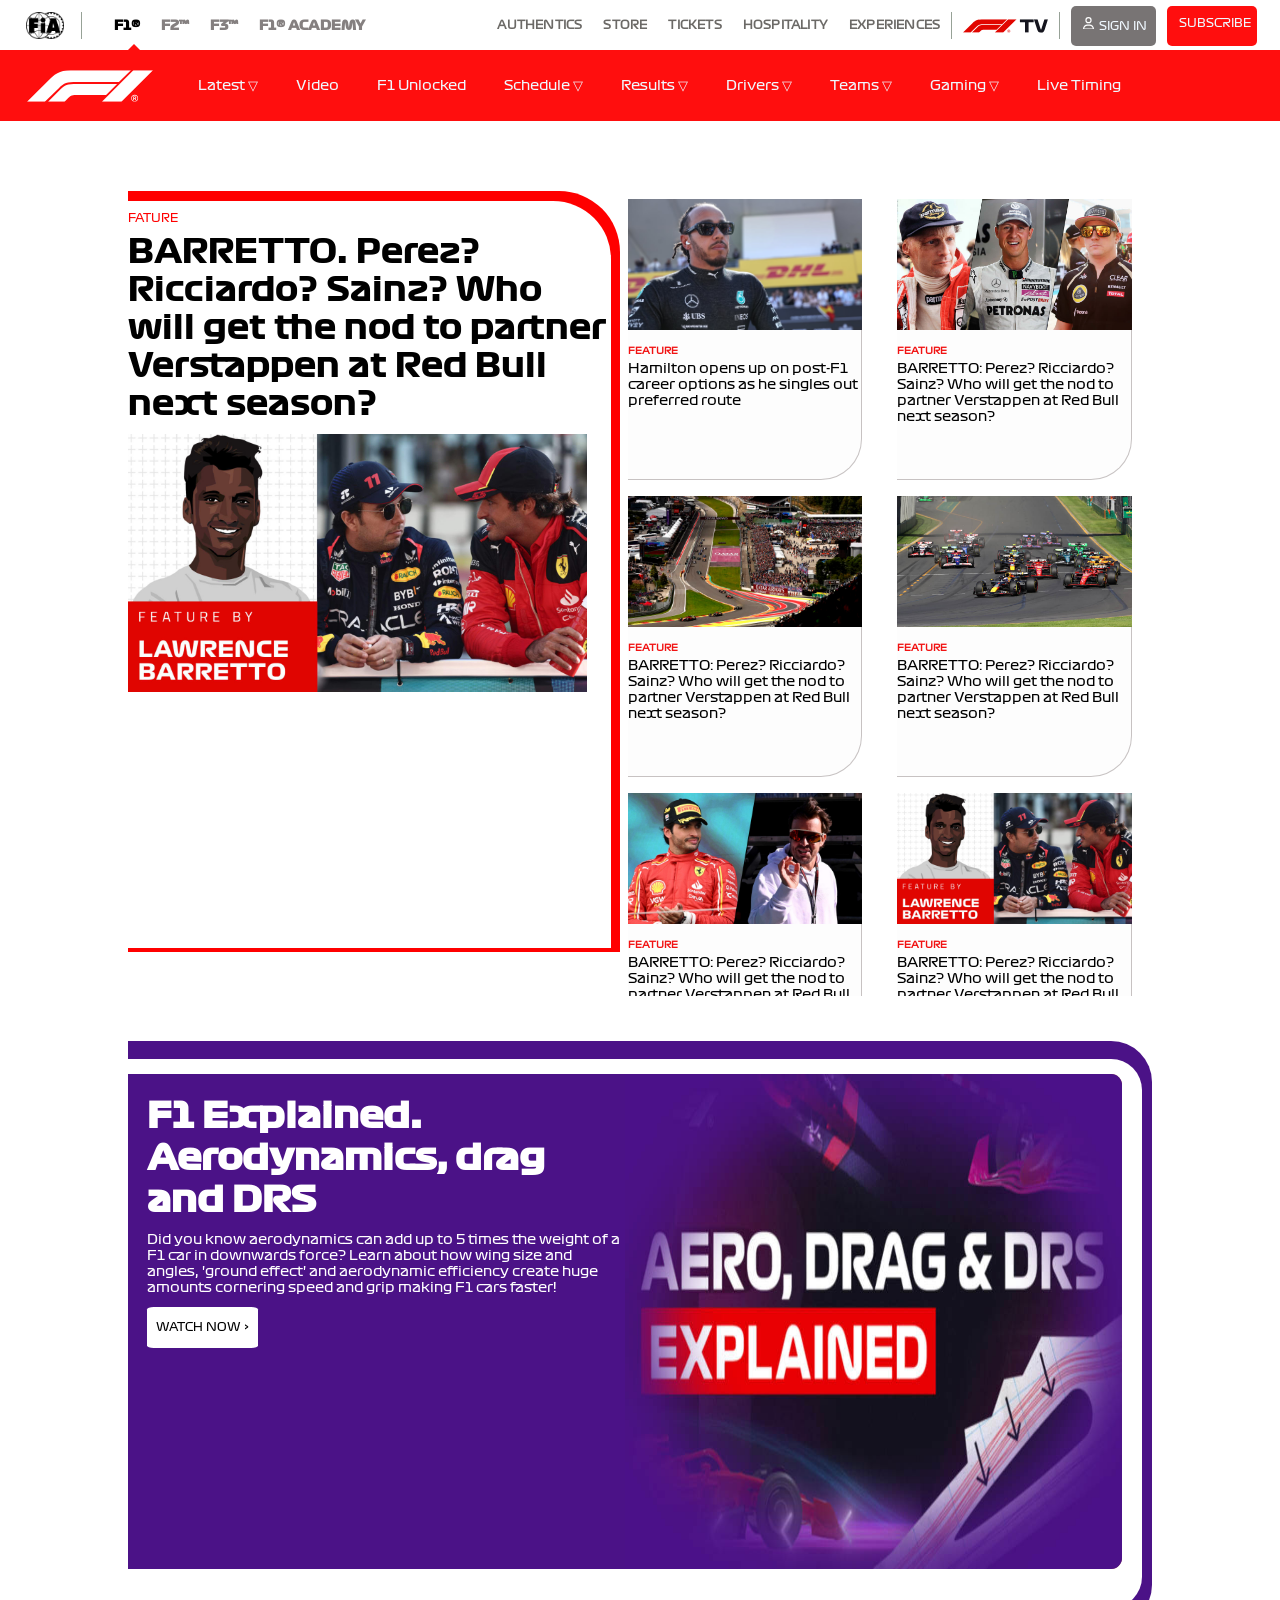
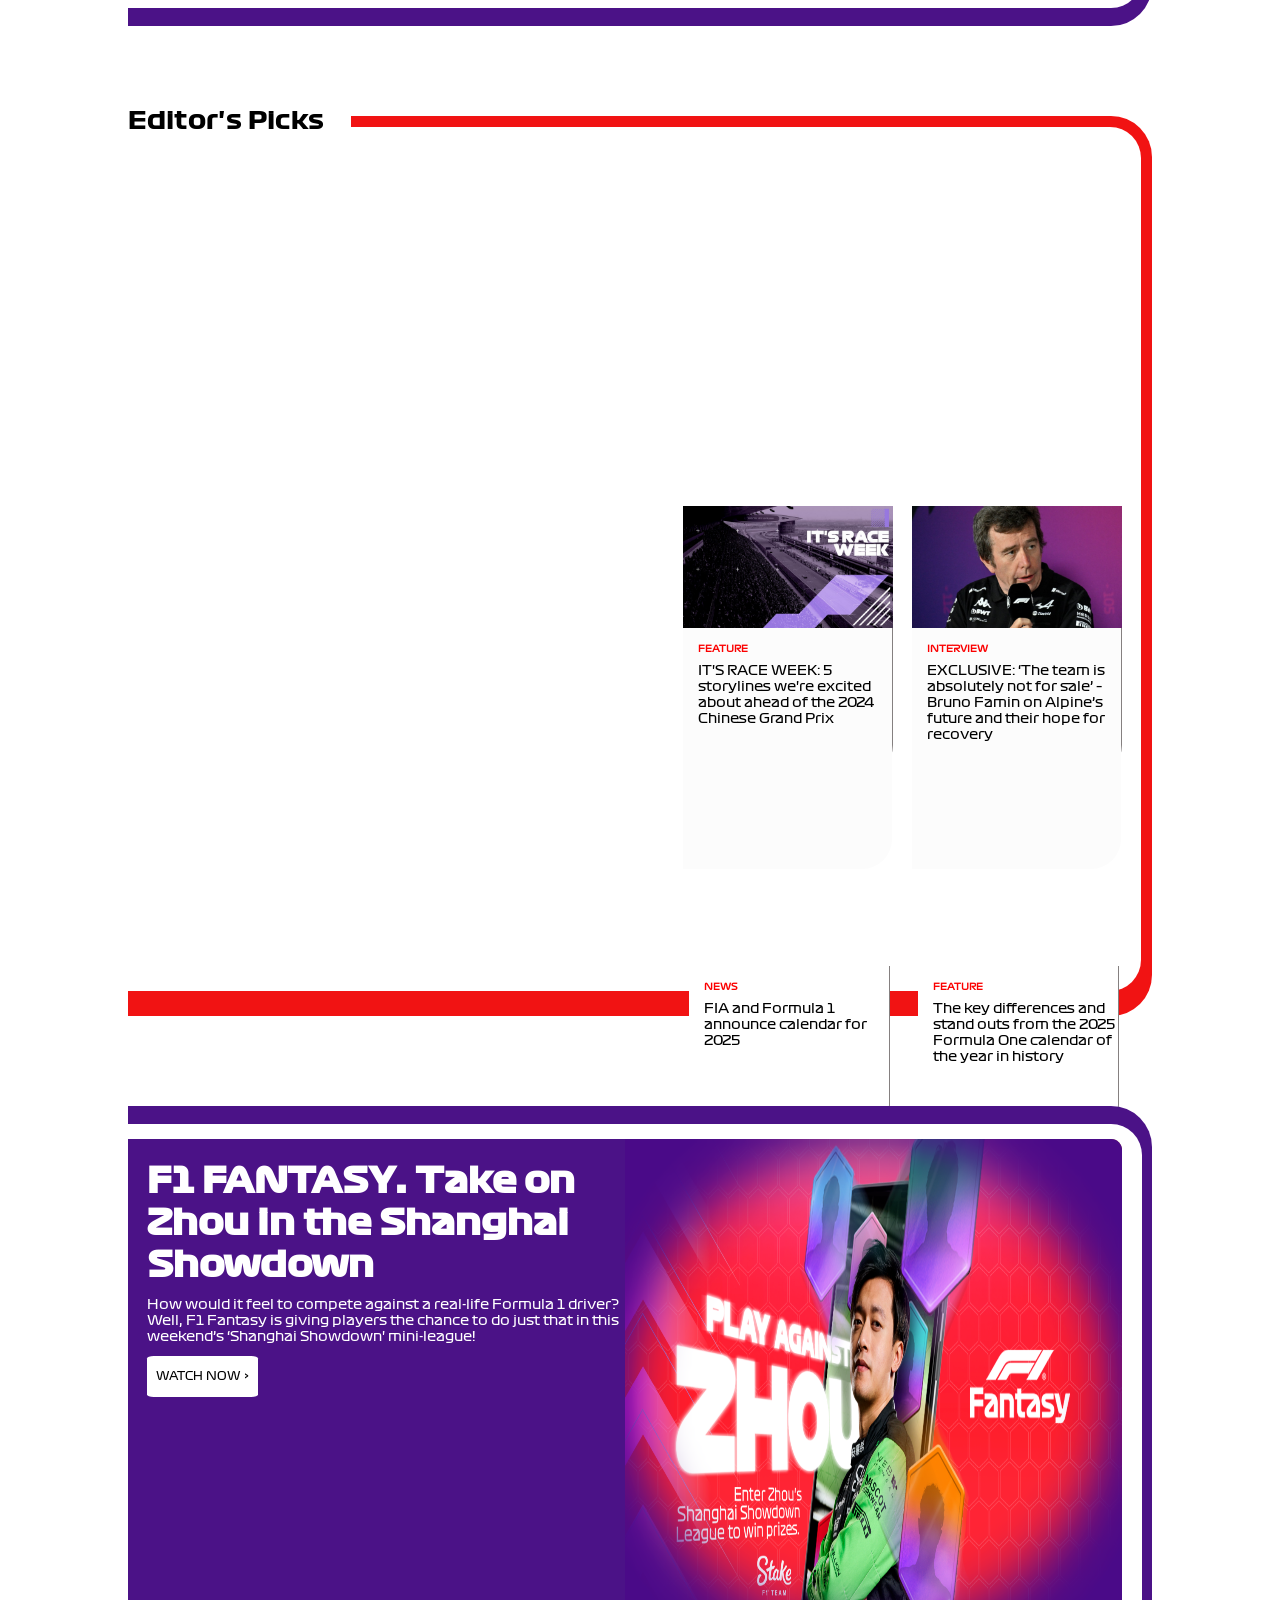
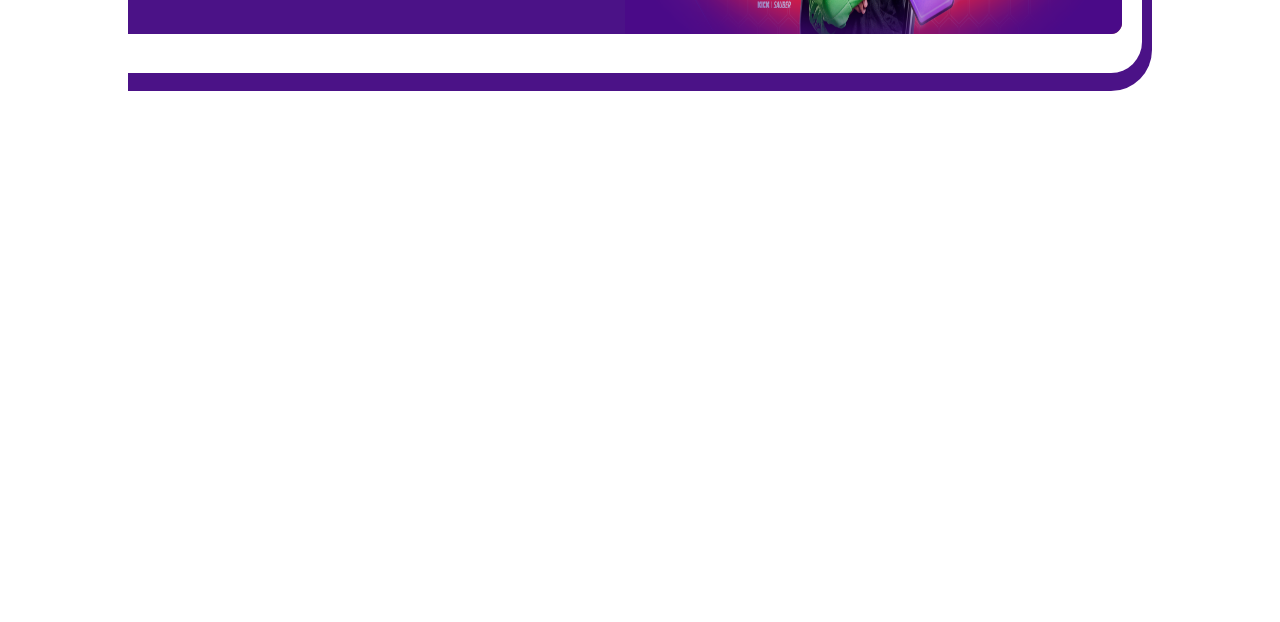
==== formulaOne.html @ f28b9eaa "initial commit" ====
<!DOCTYPE html>
<html lang="en">
<head>
    <meta charset="UTF-8">
    <meta name="viewport" content="width=device-width, initial-scale=1.0">
    <title>F1 - The Official Home of Formula 1® Racing</title>
    <link rel="icon" href="assests/f1-tv-logo.svg">
    <link rel="stylesheet" href="formulaOne.css">
</head>
<body>
    <div class="Container">
    <div class="header">
        <img class="fiaHlogo" src="./assests/fia_logo.png" alt="">
        <div class="Vline"></div>
        <div class="F1HeaderContant1">
            <h4 class="f1h1">F1®</h4>
            <h4 class="f1h2" >F2™</h4>
            <h4 class="f1h3">F3™</h4>
            <h4 class="f1h4">F1® ACADEMY</h4>
        </div>
        <div class="Pages">
            <ul>
                <li><a href=""></a>AUTHENTICS</li>
                <li><a href=""></a>STORE</li>
                <li><a href=""></a>TICKETS</li>
                <li><a href=""></a>HOSPITALITY</li>
                <li><a href=""></a>EXPERIENCES</li>
            </ul>
        </div>
        <div class="Vline1"></div>
        <svg class="f1tv" width="501" height="80" viewBox="0 0 501 80" fill="none" xmlns="http://www.w3.org/2000/svg">
            <g clip-path="url(#clip0_1_167)">
            <path d="M365.526 78.9474V17.3684H335.526V0H416.579V17.3684H386.579V78.9474H365.526V78.9474Z" fill="#15151E"/>
            <path d="M439.424 0L457.319 58.0016C457.599 58.7747 457.878 59.3914 458.158 59.8437C458.438 60.3043 458.898 60.5263 459.523 60.5263C460.222 60.5263 460.732 60.3125 461.053 59.8931C461.373 59.4737 461.669 58.8076 461.949 57.8947L479.951 0H500.79L481.209 61.5789C479.383 67.2615 476.859 71.7516 473.627 75.0493C470.395 78.347 465.839 80 459.942 80C453.553 80 448.766 78.454 445.576 75.3701C442.385 72.2862 439.803 67.6891 437.837 61.5789L417.632 0H439.424V0Z" fill="#15151E"/>
            <path d="M79.6793 44.9753L44.6628 78.9474H0L55.5674 23.7993C76.2253 3.35526 86.1842 0 121.406 0H260.535L230.337 29.5641H125.387C99.0707 29.5641 93.4704 31.5954 79.671 44.9753H79.6793ZM225.831 34.2845H126.02C99.5148 34.2845 95.3701 36.3158 83.347 48.3306L52.7303 78.9474H94.1447L103.997 69.0954C110.51 62.5822 113.413 61.9655 126.538 61.9655H198.15L225.831 34.2845ZM236.628 78.9474L315.789 0H266.62L187.673 78.9474H236.637H236.628Z" fill="#E10600"/>
            <path d="M269.877 78.9475C267.385 78.9475 265.312 78.1169 263.668 76.4475C262.015 74.7781 261.192 72.7304 261.192 70.2962C261.192 67.8619 262.015 65.8142 263.651 64.1613C265.288 62.5083 267.352 61.6777 269.844 61.6777C272.335 61.6777 274.391 62.5083 276.02 64.1777C277.648 65.8471 278.462 67.8948 278.462 70.329C278.462 72.7633 277.656 74.811 276.036 76.4639C274.416 78.1169 272.368 78.9475 269.877 78.9475ZM269.827 63.0346C267.788 63.0346 266.077 63.7419 264.696 65.1564C263.322 66.5708 262.632 68.2814 262.632 70.2962C262.632 72.311 263.322 74.0215 264.696 75.436C266.069 76.8504 267.78 77.5577 269.827 77.5577C271.875 77.5577 273.577 76.8587 274.959 75.4524C276.332 74.0462 277.023 72.3356 277.023 70.3126C277.023 68.2896 276.332 66.5708 274.959 65.1564C273.585 63.7419 271.875 63.0346 269.827 63.0346ZM268.141 71.7353V75.1235H266.242V65.5429H269.844C271.085 65.5429 272.023 65.7731 272.648 66.2419C273.273 66.7024 273.585 67.4014 273.585 68.3307C273.585 69.26 273.462 69.9508 273.207 70.4031C272.952 70.8554 272.525 71.2172 271.916 71.4968L273.717 75.1317H271.719L270.082 71.7435H268.15L268.141 71.7353ZM268.109 67.0231V70.2468H270.041C270.633 70.2468 271.061 70.1235 271.316 69.8685C271.579 69.6136 271.71 69.2024 271.71 68.635C271.71 67.5577 271.036 67.0231 269.679 67.0231H268.109V67.0231Z" fill="#E10600"/>
            </g>
            <defs>
            <clipPath id="clip0_1_167">
            <rect width="500.789" height="80" fill="white"/>
            </clipPath>
            </defs>
            </svg>
            <div class="Vline2"></div>
            <div class="signin"><p><svg class="userLogo" xmlns="http://www.w3.org/2000/svg" viewBox="0 0 448 512"><path fill="#ffffff" d="M304 128a80 80 0 1 0 -160 0 80 80 0 1 0 160 0zM96 128a128 128 0 1 1 256 0A128 128 0 1 1 96 128zM49.3 464H398.7c-8.9-63.3-63.3-112-129-112H178.3c-65.7 0-120.1 48.7-129 112zM0 482.3C0 383.8 79.8 304 178.3 304h91.4C368.2 304 448 383.8 448 482.3c0 16.4-13.3 29.7-29.7 29.7H29.7C13.3 512 0 498.7 0 482.3z"/></svg>SIGN IN</p></div>
            <div class="subscribe"><p>SUBSCRIBE</p></div>
            
    </div>
    <div class="secondHeader">
        <span class="triangle"></span>
       <svg class="SecondHF1img" xmlns="http://www.w3.org/2000/svg" width="320" height="80" viewBox="0 0 320 80" fill="none" class="injected-svg js-svg-inject">
            <g clip-path="url(#clip0_1_57-1)">
            <g clip-path="url(#clip1_1_57-1)">
            <path fill-rule="evenodd" clip-rule="evenodd" d="M45.2583 80L80.7417 45.575H80.7333C94.7167 32.0167 100.392 29.9583 127.058 29.9583H233.408L264.008 0H123.025C87.3333 0 77.2417 3.4 56.3083 24.1167L0 80H45.2583ZM127.7 34.7417H228.842L200.792 62.7917H128.225C114.925 62.7917 111.983 63.4167 105.383 70.0167L95.4 80H53.4333L84.4583 48.975C96.6417 36.8 100.842 34.7417 127.7 34.7417ZM320 0L239.783 80H190.175L270.175 0H320ZM267.183 77.4667C268.85 79.1583 270.95 80 273.475 80C276 80 278.075 79.1583 279.717 77.4833C281.358 75.8083 282.175 73.7333 282.175 71.2667C282.175 68.8 281.35 66.725 279.7 65.0333C278.05 63.3417 275.967 62.5 273.442 62.5C270.917 62.5 268.825 63.3417 267.167 65.0167C265.508 66.6917 264.675 68.7667 264.675 71.2333C264.675 73.7 265.508 75.775 267.183 77.4667ZM268.225 66.025C269.625 64.5917 271.358 63.875 273.425 63.875C275.5 63.875 277.233 64.5917 278.625 66.025C280.017 67.4583 280.717 69.2 280.717 71.25C280.717 73.3 280.017 75.0333 278.625 76.4583C277.225 77.8833 275.5 78.5917 273.425 78.5917C271.35 78.5917 269.617 77.875 268.225 76.4417C266.833 75.0083 266.133 73.275 266.133 71.2333C266.133 69.1917 266.833 67.4583 268.225 66.025ZM271.717 76.125V72.6917L271.725 72.7H273.683L275.342 76.1333H277.367L275.542 72.45C276.158 72.1667 276.592 71.8 276.85 71.3417C277.108 70.8833 277.233 70.1833 277.233 69.2417C277.233 68.3 276.917 67.5917 276.283 67.125C275.65 66.65 274.7 66.4167 273.442 66.4167H269.792V76.125H271.717ZM271.683 71.1833V67.9167H273.275C274.65 67.9167 275.333 68.4583 275.333 69.55C275.333 70.125 275.2 70.5417 274.933 70.8C274.675 71.0583 274.242 71.1833 273.642 71.1833H271.683Z" fill="white"></path>
            </g>
            </g>
            <defs>
            <clipPath id="clip0_1_57-1">
            <rect width="320" height="80" fill="white"></rect>
            </clipPath>
            <clipPath id="clip1_1_57-1">
            <rect width="320" height="80" fill="white"></rect>
            </clipPath>
            </defs>
            </svg>
        
                <div class="Catogeries">
                    <div class="Latest">Latest ▽</div>
                    <div class="Video"><a href=""></a>Video</div>
                    <div class="F1Unlocked"><a href=""></a>F1 Unlocked</div>
                    <div class="Schedule"><a href=""></a>Schedule ▽</div>
                    <div class="Results"><a href=""></a>Results ▽</div>
                    <div class="Drivers"><a href=""></a>Drivers ▽</div>
                    <div class="Teams"><a href=""></a>Teams ▽</div>
                    <div class="Gaming"><a href=""></a>Gaming ▽</div>
                    <div class="LiveTiming"><a href=""></a>Live Timing</div>          
                </div>
            </div>
                <div class="LatestHhover">
                    <div class="LatestHhovercontainer">
                        <div class="LatestHhovercontainerPages">
                            <ul >
                                <li><a href=""></a>Latest > </li>
                                <li><a href=""></a>What is F1? > </li>
                            </ul>
                            <hr>
                            <br>
                      
                        </div>   
                        <div class="LatestHhovercontainerr">
                            <div class="LatestHhovercontainernews">
                                <div class="LatestHovernews1">
                                    <div class="LatestHovernews2">
                                        <div class="imgandnews">
                                            <p>news</p>
                                          
                                            <img src="assests/image.jfif" alt="">
                                        </div>
                                        <div class="newscontant">
                                            <h5>FEATURE</h5>
                                     
                                            <p>Lauda,<br>Schumacher,<br>Raikkonen and more - The drivers Vetttel could follow by coming out of retirement to make an F1 return
                                            </p>
                                           
                                        </div>
                                       

                                    </div>
                                    <div class="LatestHovernews3">
                                        <div class="imgandnews">
                                        
                                          
                                            <img src="assests/image (1).jfif" alt="">
                                        </div>
                                        <div class="newscontant">
                                            <h5>FEATURE</h5>
                                     
                                            <p>Lauda,<br>Schumacher,<br>Raikkonen and more - The drivers Vetttel could follow by coming out of retirement to make an F1 return
                                            </p>
                                           
                                        </div>
                                        <br>

                                    </div>
                                </div>
                                

                            </div>
                            <div class="LatestHhovercontainertopics">
                                <div class="topicheadline"><p>TOPICS</p></div>
                                <div class="topimgs">
                                    <div class="imgtop "><p>F1Unlocked</p><img src="assests/image (2).jpg" alt=""></div>
                                    <div class="imgtop"><p>Las Vegas</p><img src="assests/image (4).jpg" alt=""></div>
                                    <div class="imgtop"><p>Sustainabilty</p><img src="assests/image (7).jpg" alt=""></div>
                                    <div class="imgtop"><p>Beginner's Guide</p><img src="assests/image (1).jpg" alt=""></div>
                                    <div class="imgtop"><p>F1 Academy</p><img src="assests/image (8).jpg" alt=""></div>
                                    <div class="imgtop"><p>Driver Market</p><img src="assests/image (9).jpg" alt=""></div>

                                </div>
                               
                            </div>
                        </div>
                        
                    </div>
                </div>


                <div class="ScheduleHhover">
                    <div class="ScheduleHhovercontainer">
                        <div class="ScheduleHhovercontainerPages">
                            <ul >
                                <li><a href=""></a>Full Schedule  > </li>
                                <li><a href=""></a> 2025 > </li>
                                <li><a href=""></a> Race Programmes > </li>
                            </ul>
                            <hr>
                        </div>   
                        <div class="ScheduledRaces">
                            <div class="ScheduledRaces1">
                                <div class="ScheduleTextLine"><p>PREVIOUS</p></div>
                                <div class="Racesimg"><img src="assests/Japanese_Grand_Prix.png" alt=""></div>
                            <div class="Racesdescription">
                                <p>FORMULA 1 MSC CRUISES JAPANESE GRAND PRIX 2024</p>
                            </div>
                            <div class="Racetime"><p>April 05-07 ></p></div>
                        </div>


                            <div class="ScheduledRaces2">
                                <div class="ScheduleTextLine"><p>NEXT</p></div>
                                <div class="Racesimg"><img src="assests/Chinese_Grand_Prix.png" alt=""></div>
                            <div class="Racesdescription">FORMULA 1 LENOVO CHINESE GRAND PRIX 2024</div>

                            <div class="Racetime"><p>April 05-07 ></p></div>
                        </div>
                            <div class="ScheduledRaces2">
                                <div class="ScheduleTextLine"><p>UPCOMING</p></div>
                                <div class="Racesimg"><img src="assests/Miami_Grand_Prix.png" alt=""></div>
                            <div class="Racesdescription">FORMULA 1 LENOVO CRYPTO.COM MIAMI GRAND PRIX 2024</div>

                            <div class="Racetime"><p>April 05-07 ></p></div>
                        </div>
                            <div class="ScheduledRaces2">
                                <div class="ScheduleTextLine"><p>UPCOMING</p></div>
                                <div class="Racesimg"><img src="assests/Emilia_Romagna_Grand_Prix.png" alt=""></div>
                            <div class="Racesdescription">FORMULA 1 MSC CRUISES GRAN PREMIO DEL MADE IN ITALY E DELL'EMILIA-ROMAGNA 2024</div>

                            <div class="Racetime1"><p>April 05-07 ></p></div>
                        </div>

                          
                        </div>
                    </div>
                </div>
                <div class="ResultsHhover">
                    <div class="ResultsHhovercontainer">
                        <div class="ResultsHhovercontainerPages">
                            <ul >
                                <li><a href=""></a>2024 Season  > </li>
                                <li><a href=""></a> Driver Standings > </li>
                                <li><a href=""></a> Constructor Standings > </li>
                                <li><a href=""></a> Archive 1959-2023 > </li>
                                <li><a href=""></a> F1 Awards > </li>
                            </ul>
                            <hr>
                        </div>   
                    </div>
                </div>
                <div class="DriversHhover">
                    <div class="DriversHhovercontainer">
                        <div class="DriversHhovercontainerPages">
                            <ul >
                                <li><a href=""></a>All Drivers > </li>
                                <li><a href=""></a>Hall of Fame > </li>
                            </ul>
                            <hr>
                        </div>   
                        <div class="Driverrs">
                            <div class="driverrre"><div class="drivercolr" style="background-color: rgba(70, 153, 247, 0.836);"></div><p>Alexander </p><h5> ALBON</h5><span>></span></div>
                            <div class="driverrre"><div class="drivercolr" style="background-color: rgba(128, 128, 128, 0.877);"></div><p>Nico </p><h5>HULKENBERG </h5><span>></span></div>
                            <div class="driverrre"><div class="drivercolr" style="background-color: rgb(42, 100, 185);"></div><p>Sergio</p><h5>PEREZ </h5><span>></span></div>
                            <div class="driverrre"><div class="drivercolr" style="background-color: rgb(32, 170, 204);"></div><p>Logan</p><h5>SARGEANT </h5><span>></span></div>
                            <div class="driverrre"><div class="drivercolr" style="background-color: rgba(22, 80, 22, 0.979);"></div><p>Fernando</p><h5>ALONSO </h5><span>></span></div>
                            <div class="driverrre"><div class="drivercolr" style="background-color: red;"></div><p>Charles </p><h5>LECLERC </h5><span>></span></div>
                            <div class="driverrre"><div class="drivercolr" style="background-color: orange;"></div><p>Oscar </p><h5>PIASTRI </h5><span>></span></div>
                            <div class="driverrre"><div class="drivercolr" style="background-color: green;"></div><p>Lance </p><h5>STROLL </h5><span>></span></div>
                            <div class="driverrre"><div class="drivercolr" style="background-color: yellowgreen;"></div><p>Valtteri </p><h5>BOTTAS </h5><span>></span></div>
                            <div class="driverrre"><div class="drivercolr" style="background-color: gray;"></div><p>Kevin </p><h5>MAGNUSSEN </h5><span>></span></div>
                            <div class="driverrre"><div class="drivercolr" style="background-color: rgb(38, 121, 189);"></div><p>Daniel </p><h5>RICCIARDO </h5><span>></span></div>
                            <div class="driverrre"><div class="drivercolr" style="background-color: blue;"></div><p>Yuki </p><h5>TSUNODA </h5><span>></span></div>
                            <div class="driverrre"><div class="drivercolr" style="background-color: rgb(57, 57, 158);"></div><p>Pierre </p><h5>GASLY </h5><span>></span></div>
                            <div class="driverrre"><div class="drivercolr" style="background-color: orange;"></div><p>Lando </p><h5>NORRIS </h5><span>></span></div>
                            <div class="driverrre"><div class="drivercolr" style="background-color: aqua;"></div><p>George </p><h5>RUSSELL </h5><span>></span></div>
                            <div class="driverrre"><div class="drivercolr" style="background-color: rgb(61, 61, 236);"></div><p>Max </p><h5>VERSTAPPEN</h5><span>></span></div>
                            <div class="driverrre"><div class="drivercolr" style="background-color: rgb(45, 168, 168);"></div><p>Lewis </p><h5>HAMILTION </h5><span>></span></div>
                            <div class="driverrre"><div class="drivercolr" style="background-color: rgb(44, 44, 201);"></div><p>Esteban </p><h5>OCON </h5><span>></span></div>
                            <div class="driverrre"><div class="drivercolr" style="background-color: red;"></div><p>Carlos </p><h5>SAINZ </h5><span>></span></div>
                            <div class="driverrre"><div class="drivercolr" style="background-color: green;"></div><p>Zhou </p><h5>GUANYU </h5><span>></span></div>
                        </div>
                    </div>
                </div>
                <div class="TeamsHhover">
                    <div class="TeamsHhovercontainer">
                        <div class="TeamsHhovercontainerPages">
                            <ul >
                                <li><a href=""></a>All Teams > </li>
                            </ul>
                            <hr>
                        </div>   
                        <div class="Teamscontainer">
                            <div class="Teammm"><div class="TeamName"><p>Alpine </p><span>></span></div><img src="assests/image (1).png" alt=""></div>
                            <div class="Teammm"><div class="TeamName"><p>Haas </p><span>></span></div><img src="assests/image (14).png" alt=""></div>
                            <div class="Teammm"><div class="TeamName"><p>Mercedes </p><span>></span></div><img src="assests/image (2).png" alt=""></div>
                            <div class="Teammm"><div class="TeamName"><p>Williams </p><span>></span></div><img src="assests/image (9).png" alt=""></div>
                            <div class="Teammm"><div class="TeamName"><p>AstonMartin </p><span>></span></div><img src="assests/image (8).png" alt=""></div>
                            <div class="Teammm"><div class="TeamName"><p>KickSauber </p><span>></span></div><img src="assests/image (7).png" alt=""></div>
                            <div class="Teammm"><div class="TeamName"><p>RB </p><span>></span></div><img src="assests/williams.png" alt=""></div>
                            <div class="Teammm"><div class="TeamName"><p>Ferrari </p><span>></span></div><img src="assests/image (6).png" alt=""></div>
                            <div class="Teammm"><div class="TeamName"><p>McLaren </p><span>></span></div><img src="assests/image (15).png" alt=""></div>
                            <div class="Teammm"><div class="TeamName"><p>Red Bull </p><span>></span></div><img src="assests/teamcar-redbull.png" alt=""></div>
                           
                        </div>
                    </div>
                </div>
                <div class="GamingHhover">
                    <div class="GamingHhovercontainer">
                        <div class="GamingHhovercontainerPages">
                            <ul >
                                <li><a href=""></a>Esports > </li>
                                <li><a href=""></a>Fantasy > </li>
                                <li><a href=""></a>F1 23 > </li>
                                <li><a href=""></a>F1 Manager 23 > </li>
                                <li><a href=""></a>F1 Play > </li>
                                <li><a href=""></a>F1 Mobile Racing > </li>
                                <li><a href=""></a>F1 Clash > </li>
                            </ul>
                            <hr>
                        </div>   
                    </div>
                </div>
            
                <div class="MainPageContainer">
                    <div class="featureNewsContainer">
                        <div class="featureNewsContainer1">
                            <div class="Featuress">
                                <div class="Featuress1">
                                <div class="HeadlineFeature">
                                    <p>FATURE</p>
                                </div>
                                <div class="Featurnewwss">
                                    <p><a href="">BARRETTO: Perez? Ricciardo? Sainz? Who will get the nod to partner Verstappen at Red Bull next season?</a></p>
                                </div>
                                <div class="featurimg">
                                  <img src="assests/Featureimg.jpg" alt="">  
                                </div>
                                
                                </div>

                            </div>
                            <div class="FeaturesNews">
                                <div class="FeaturesNews1">
                                    <div class="newss"><div class="newssimg"><img src="assests/HamiltonFeaturesimg.jfif" alt=""></div><div class="newssfeaturees1"><div class="newssfeaturees"><h5>FEATURE</h5> <p>Hamilton opens up on post-F1 career options as he singles out preferred route</p></div></div></div>
                                    <div class="newss"><div class="newssimg"><img src="assests/image (4).jfif" alt=""></div><div class="newssfeaturees1"><div class="newssfeaturees"><h5>FEATURE</h5> <p>BARRETTO: Perez? Ricciardo? Sainz? Who will get the nod to partner Verstappen at Red Bull next season?</p></div></div></div>
                                    <div class="newss"><div class="newssimg"><img src="assests/trackimg.jpg" alt=""></div><div class="newssfeaturees1"><div class="newssfeaturees"><h5>FEATURE</h5> <p>BARRETTO: Perez? Ricciardo? Sainz? Who will get the nod to partner Verstappen at Red Bull next season?</p></div></div></div>
                                    <div class="newss"><div class="newssimg"><img src="assests/track2img.jpg" alt=""></div><div class="newssfeaturees1"><div class="newssfeaturees"><h5>FEATURE</h5> <p>BARRETTO: Perez? Ricciardo? Sainz? Who will get the nod to partner Verstappen at Red Bull next season?</p></div></div></div>
                                    <div class="newss"><div class="newssimg"><img src="assests/Featureimgg.jfif" alt=""></div><div class="newssfeaturees1"><div class="newssfeaturees"><h5>FEATURE</h5> <p>BARRETTO: Perez? Ricciardo? Sainz? Who will get the nod to partner Verstappen at Red Bull next season?</p></div></div></div>
                                    <div class="newss"><div class="newssimg"><img src="assests/Featureimg.jpg" alt=""></div><div class="newssfeaturees1"><div class="newssfeaturees"><h5>FEATURE</h5> <p>BARRETTO: Perez? Ricciardo? Sainz? Who will get the nod to partner Verstappen at Red Bull next season?</p></div></div></div>
                                  <div class="btnn">VIEW LATEST NEWS <span>></span></div>

                                </div>

                            </div>
                        
                        </div>
                    </div>
                    <div class="watchNowMainContainer">
                        <div class="watchNowContainer">
                            <div class="watchContainer">
                                <div class="watchContainer2">
                                    <div class="watchcontainertext"><h4>F1 Explained: Aerodynamics, drag and DRS</h4><p>Did you know aerodynamics can add up to 5 times the weight of a F1 car in downwards force? Learn about how wing size and angles, 'ground effect' and aerodynamic efficiency create huge amounts cornering speed and grip making F1 cars faster!</p><div class="watchhnowbtn">WATCH NOW ></div></div>
                                    <div class="watchcontainerimg"><img src="assests/whatnow1.jpg" alt=""></div>
                                </div>

                            </div>
                        </div>
                    </div>
                    <div class="editorsPickMainContainer">
                        <div class="editorsPickContainer">
                            <div class="editorsPick">
                                <div class="editorsPickLeft"><p>Editor's Picks</p></div>
                                <div class="editorsPickRight">
                                    <div class="editorsPickRightnews1"><div class="editorsPicknewimg"><img src="assests/editorspick1.jpg" alt=""></div><div class="editorsPickRightContants"><h5>FEATURE</h5><p>IT'S RACE WEEK: 5 storylines we're excited about ahead of the 2024 Chinese Grand Prix</p></div></div>
                                    <div class="editorsPickRightnews1"><div class="editorsPicknewimg"><img src="assests/editorspick2.jpg" alt=""></div><div class="editorsPickRightContants"><h5>INTERVIEW</h5><p>EXCLUSIVE: ‘The team is absolutely not for sale’ – Bruno Famin on Alpine’s future and their hope for recovery</p></div></div>
                                    <div class="editorsPickRightnews2"><div class="editorspickbottomnews"><h5>NEWS</h5><p>FIA and Formula 1 announce calendar for 2025</p></div></div>
                                    <div class="editorsPickRightnews2"><div class="editorspickbottomnews"><h5>FEATURE</h5><p>
                                        The key differences and stand outs from the 2025 Formula One calendar of the year in history</p></div></div>
                                    
                            </div>

                            </div>
                        </div>
                    </div>
                    <div class="watchNowMainContainer">
                        <div class="watchNowContainer">
                            <div class="watchContainer">
                                <div class="watchContainer2">
                                    <div class="watchcontainertext"><h4>F1 FANTASY: Take on Zhou in the Shanghai Showdown</h4><p>How would it feel to compete against a real-life Formula 1 driver? Well, F1 Fantasy is giving players the chance to do just that in this weekend’s ‘Shanghai Showdown' mini-league!</p><div class="watchhnowbtn">WATCH NOW ></div></div>
                                    <div class="watchcontainerimg"><img src="assests/watchmore1.png" alt=""></div>
                                </div>

                            </div>
                        </div>
                    </div>

                </div>

            

</div>
</body>
<script src="https://code.jquery.com/jquery-3.6.0.min.js"></script>
<script>
    
    $(document).ready(function() {
        $('.Latest').hover(function() {
            $('.LatestHhover').addClass('show');
        });

        $('.LatestHhover').mouseleave(function(e) {
            if (!$(e.relatedTarget).closest('.Latest').length) {
                $(this).removeClass('show');
            }
        });
    });

    $(document).ready(function() {
        $('.Schedule').hover(function() {
            $('.ScheduleHhover').addClass('show');
        });

        $('.ScheduleHhover').mouseleave(function(e) {
            if (!$(e.relatedTarget).closest('.Schedule').length) {
                $(this).removeClass('show');
            }
        });
    });
    $(document).ready(function() {
        $('.Results').hover(function() {
            $('.ResultsHhover').addClass('show');
        });

        $('.ResultsHhover').mouseleave(function(e) {
            if (!$(e.relatedTarget).closest('.Results').length) {
                $(this).removeClass('show');
            }
        });
    });
    $(document).ready(function() {
        $('.Drivers').hover(function() {
            $('.DriversHhover').addClass('show');
        });

        $('.DriversHhover').mouseleave(function(e) {
            if (!$(e.relatedTarget).closest('.Drivers').length) {
                $(this).removeClass('show');
            }
        });
    });
    $(document).ready(function() {
        $('.Teams').hover(function() {
            $('.TeamsHhover').addClass('show');
        });

        $('.TeamsHhover').mouseleave(function(e) {
            if (!$(e.relatedTarget).closest('.Teams').length) {
                $(this).removeClass('show');
            }
        });
    });
    $(document).ready(function() {
        $('.Gaming').hover(function() {
            $('.GamingHhover').addClass('show');
        });

        $('.GamingHhover').mouseleave(function(e) {
            if (!$(e.relatedTarget).closest('.Gaming').length) {
                $(this).removeClass('show');
            }
        });
    });
</script>
</html>
---- formulaOne.css ----
*,
*::before,
*::after{
    margin: 0;
    padding: 0;
    box-sizing: border-box;
}
@font-face {
    src: url(fonts/Formula1-Bold_web_0.ttf);
    font-family: f1Bold;
}
@font-face {
    src: url(fonts/Formula1-Regular_web_0.ttf);
    font-family: f1Regular;
}
@font-face {
    src: url(fonts/Formula1-Wide_web_0.ttf);
    font-family: f1Wideweb;
}

.Container{
background-color: rgb(255, 255, 255);
height: 411vh;
width: 100%;

}
.header{
    width: 100%;
    height: 51px;
    display: flex;
    align-items: center;
    background-color: white;
    position: fixed;
    top: 0;
    left: 0;
    z-index: 1000;

}

.fiaHlogo{
    width: 3%;
    margin-left: 26px;
}
.Vline{

        border-left: 1px solid rgba(122, 136, 122, 0.781);
        height: 27px;
        margin-left: 17px;
      
    
}
.Vline1{

        border-left: 1px solid rgba(122, 136, 122, 0.781);
        height: 27px;
        margin-left: 11px;
      
    
}
.Vline2{

        border-left: 1px solid rgba(122, 136, 122, 0.781);
        height: 27px;
        margin-left: 11px;
      
    
}


.F1HeaderContant1{
    margin-left: 11px;
    display: flex;
    align-items: center;
    font-family: f1Bold;
    font-size: 13px;
    cursor: pointer;
    color: #858080;
}

.F1HeaderContant1 h4 {
    margin-left: 21px; 
}

.f1h1{
    color: #000;
}
.f1h2:hover{
    color: #000;
}
.f1h3:hover{
    color: #000;
}
.f1h4:hover{
    color: #000;
}


.Pages{
    margin-left:111px;
}

ul{
    height: auto;
    width: auto;
    display: flex;
    align-items: center;
}

li{
    list-style: none;
    position: relative;
    margin-left: 21px;
    font-family: f1Regular;
    font-size: 11px;
    font-weight: 600;
    letter-spacing: 0.2px;
    color: rgba(51, 48, 44, 0.726);
    cursor: pointer;
}


.Pages li::after{
    content: '';
    position: absolute;
    background-color: rgba(233, 3, 3, 0.849);
    height: 3px;
    width:0;
    left: 0;
    bottom: -8px;

   
}

.Pages li:hover::after{
    width: 100%;
    color: rgba(233, 3, 3, 0.849);
}
.Pages li:hover{
    color: rgba(233, 3, 3, 0.849);
}

.f1tv{
    margin-left: 11px;
    width: 85px;
    cursor: pointer;
}
.signin{
    background-color: rgba(71, 66, 66, 0.733);
    margin-left: 11px;
    width: 85px;
    align-items: center;
    justify-content: center;
    height: 40px;
    color: aliceblue;
    border-radius: 5px;
    cursor: pointer;
}
.subscribe{
    background-color:#ff0e0e;
    margin-left: 11px;
    width: 90px;
    align-items: center;
    justify-content: center;
    height: 40px;
    color: aliceblue;
    border-radius: 5px;
    cursor: pointer;
}
.signin p{
    margin-top: 11px;
    margin-left: 12px;
    font-family: f1Regular;
    font-size: 11px;
}
.subscribe p{
    margin-top: 11px;
    margin-left: 12px;
    font-family: f1Regular;
    font-size: 11px;
}
.userLogo{
    width: 11px;
    margin-right: 5px;
}

.secondHeader{
width: 100%;
height: 71px;
top: 50px;
background: #ff0e0e;
position: fixed;
display: flex;
justify-content: center;
align-items: center;

z-index: 1000; 


}


.triangle{
    display: block;
    height: 0;
    width: 0;
    border: 9px solid transparent;
    border-top-color: #ff0e0e;
    position: absolute;
    transform: rotate(180deg);
    left: calc(50% - 515px);
    bottom: 68px;
}




.SecondHF1img{
    width: 126px;
    margin-right: 1100px;
    position: absolute;
}
.Catogeries{
    align-items: center;
    display: flex;
}

.Catogeries div {
    margin-left: 38px;
    cursor: pointer;
    font-family: f1Regular;
    font-size: 13px;
    color: aliceblue;
    height: 72px;
    align-items: center;
    display: flex;
    transition: all 0.3s;
    transition: background-color 0.5s ease, opacity 0.5s ease; 
}

.Catogeries div:hover {
    background-color: #000000;
    opacity: 0.8;
}



/* LATEST HOVER */


.LatestHhover {
    display: none;
    opacity: 0;
    width: 100%;
    height: 100vh;
    background:  #000000ee;
    align-items: center;
    justify-content: center;
    position: fixed;
    transition: opacity 1.5s ease;
}

.LatestHhovercontainer {
    background:  #00000000;
    width: 80%;
    height: 81vh;


}

.LatestHhover.show {
    display: flex;
    opacity: 1;
}

.LatestHhovercontainerPages{
    width: 100%;
    height: 37px;
}


.LatestHhovercontainerPages ul{
    height: 41px;
    width: 100%;
    display: flex;
    align-items: center;
}

.LatestHhovercontainerPages li{
    list-style: none;
    position: relative;
    margin-left: 21px;
    font-family: f1Regular;
    font-size: 16px;
    font-weight: 600;
    letter-spacing: 0.2px;
    color: rgb(255, 255, 255);
    cursor: pointer;
}


.LatestHhovercontainerPages li::after{
    content: '';
    position: absolute;
    background-color: rgba(233, 3, 3, 0.849);
    height: 3px;
    width:0;
    left: 0;
    bottom: -5px;
   
}

.LatestHhovercontainerPages li:hover::after{
    width: 100%;
    color: rgba(233, 3, 3, 0.849);
}

.LatestHhovercontainerr{
    margin-top: 23px;
    width: 90%;
    height: 411px;

    display: flex;
}
.LatestHhovercontainernews{
    margin-bottom: 2113px;
    width: 30%;
    height: 411px;

    display: flex;
}

.LatestHhovercontainertopics{
    margin-bottom: 2113px;
    width: 70%;
    height: 411px;
  
}
.LatestHovernews1{
    width: 100%;
    height: 411px;

}

.LatestHovernews2{
    width: 100%;
    height: 190px;

    display: flex;
}
.imgandnews{
    width: 75%;
}
.imgandnews img{
    width: 91%;
    border-radius: 7px;
}
.imgandnews p{
    margin-bottom: 5px;
    margin-left: 1px;
    font-size: 17px;
    font-family: f1Bold;
    font-size: 600;
    color: white;
}

.LatestHovernews3{
    width: 100%;
    height: 140px;
    display: flex;
}
.newscontant{
    width: 80%;
}
.newscontant p {
    font-size: 13px;
    font-family: f1Bold;
    font-size: 100;
    color: white;
    margin-top: 6px;
}

.newscontant h5 {
    font-size: 6px;
    font-family: f1Regular;
    font-size: 100;
    color: white;
    margin-top:8px;

}




.topicheadline{
    width: 100%;
    height: 23px;
    margin-top: 21px;

}
.topicheadline p{
    font-size: 13px;
    font-family: f1Bold;
    font-size: 100;
    color: white;
    margin-top: 3px;
    margin-left: 13px;
}

.LatestHhovercontainertopics {
    display: flex;
    flex-wrap: wrap; 
    height: 328px;
}

.topimgs {
    display: flex;
    flex-wrap: wrap; 
}

.topimgs  div {
    flex: 1 0 31.32%; 
    box-sizing: border-box; 

    object-fit: cover;
    border-radius: 11px;
    margin: 3px;
    position: relative;
    
  
    
}
.imgtop{
    width: 110px;
    height: 111px;
    overflow: hidden;
    position: relative;
    display: flex;
    justify-content: center;
    align-items: center;
}
.imgtop img{
    position: absolute;
    top: 0;
    left: 0;
    width: 100%;
    transition: all 0.3s;
    cursor: pointer;
    filter: brightness(0.8);
    
    
}
.imgtop p{
    position: absolute;
    top: 50%; 
    left: 50%;
    transform: translate(-50%, -50%); 
    z-index: 1;
    color: white;
    font-family: f1Regular;
    cursor: pointer;
}
.imgtop:hover p{
    font-family: f1Bold;
}
.imgtop:hover img {
    
    transform: scale(1.2);
    filter: brightness(1);

}




/* SCHEDULE HOVER */

.ScheduleHhover {
    display: none;
    opacity: 0;
    width: 100%;
    height: 100vh;
    background:  #000000ee;
    align-items: center;
    justify-content: center;
    position: fixed;
    transition: opacity 1.5s ease;
}

.ScheduleHhovercontainer {
    background:  #00000000;
    width: 80%;
    height: 81vh;
}

.ScheduleHhover.show {
    display: flex;
    opacity: 1;
}


.ScheduleHhovercontainerPages{
    width: 100%;
    height: 37px;
}


.ScheduleHhovercontainerPages ul{
    height: 41px;
    width: 100%;
    display: flex;
    align-items: center;
}

.ScheduleHhovercontainerPages li{
    list-style: none;
    position: relative;
    margin-left: 21px;
    font-family: f1Regular;
    font-size: 16px;
    font-weight: 600;
    letter-spacing: 0.2px;
    color: rgb(255, 255, 255);
    cursor: pointer;
}


.ScheduleHhovercontainerPages li::after{
    content: '';
    position: absolute;
    background-color: rgba(233, 3, 3, 0.849);
    height: 3px;
    width:0;
    left: 0;
    bottom: -5px;
   
}

.ScheduleHhovercontainerPages li:hover::after{
    width: 100%;
    color: rgba(233, 3, 3, 0.849);
}

.ScheduledRaces{
margin-top: 17px;

width: 100%;
height: 51vh;
display: flex;

}
.ScheduledRaces1{
    width: 251px;
    height: 281px;

    margin-left: 6px;
}
.ScheduledRaces2{
    width: 251px;
    margin-left: 11px;
    height: 281px;
}
.Racesimg{
    width: 100%;
    height: 147px;
    background: #b95d5d;
    object-fit: cover;
    overflow: hidden;
    margin-top: 4px;
    cursor: pointer;
    filter: brightness(1);
}
.Racesimg img{
    transition: all 0.3s;
}
.Racesdescription
{
    color: white;
    margin-top: 11px;
    font-family: f1Bold;
    font-size: 12px;
}
.Racetime p{
    color: white;
    margin-top: 30px;
    font-family: f1Regular;
    font-size: 11px; 
}
.Racesimg:hover img{
    transform: scale(1.1);
    filter: brightness(1);
}


.ScheduledRaces1 img{
    width: 100%;
    object-fit: cover;

    height: 100%;
}
.ScheduledRaces2 img{
    width: 100%;
    height: 100%;
}
.ScheduleTextLine{
    color: white;
    font-family: f1Bold;
    font-size: 16px;

}

.Racetime1{
    color: white;
    margin-top: 16px;
    font-family: f1Regular;
    font-size: 11px;
}

























/* RESULTS HOVER */

.ResultsHhover {
    display: none;
    opacity: 0;
    width: 100%;
    height: 100vh;
    background: #000;
    align-items: center;
    justify-content: center;
    position: fixed;
    transition: opacity 1.5s ease;
}

.ResultsHhovercontainer {

    width: 80%;
    height: 81vh;
}

.ResultsHhover.show {
    display: flex;
    opacity: 1;
}


.ResultsHhovercontainerPages{
    width: 100%;
    height: 37px;
}


.ResultsHhovercontainerPages ul{
    height: 41px;
    width: 100%;
    display: flex;
    align-items: center;
}

.ResultsHhovercontainerPages li{
    list-style: none;
    position: relative;
    margin-left: 21px;
    font-family: f1Regular;
    font-size: 16px;
    font-weight: 600;
    letter-spacing: 0.2px;
    color: rgb(255, 255, 255);
    cursor: pointer;
}


.ResultsHhovercontainerPages li::after{
    content: '';
    position: absolute;
    background-color: rgba(233, 3, 3, 0.849);
    height: 3px;
    width:0;
    left: 0;
    bottom: -5px;
   
}

.ResultsHhovercontainerPages li:hover::after{
    width: 100%;
    color: rgba(233, 3, 3, 0.849);
}


/* DRIVER HOVER */

.DriversHhover {
    display: none;
    opacity: 0;
    width: 100%;
    height: 100vh;
    background: #000;
    align-items: center;
    justify-content: center;
    position: fixed;
    transition: opacity 1.5s ease; 
}

.DriversHhovercontainer {

    width: 80%;
    height: 81vh;
}

.DriversHhover.show {
    display: flex;
    opacity: 1;
}




.DriversHhovercontainerPages ul{
    height: 41px;
    width: 100%;
    display: flex;
    align-items: center;
}

.DriversHhovercontainerPages li{
    list-style: none;
    position: relative;
    margin-left: 21px;
    font-family: f1Regular;
    font-size: 16px;
    font-weight: 600;
    letter-spacing: 0.2px;
    color: rgb(255, 255, 255);
    cursor: pointer;
}


.DriversHhovercontainerPages li::after{
    content: '';
    position: absolute;
    background-color: rgba(233, 3, 3, 0.849);
    height: 3px;
    width:0;
    left: 0;
    bottom: -5px;
   
}

.DriversHhovercontainerPages li:hover::after{
    width: 100%;
    color: rgba(233, 3, 3, 0.849);
}

.Driverrs {
    display: flex;
    flex-wrap: wrap; /* Allow items to wrap to the next line if they exceed container width */
    overflow: hidden; /* Prevent content overflow */
}

.driverrre {
    flex: 1 0 auto; 
    margin: 5px;
    flex-basis: calc(25% - 10px); /* Set initial width to 25% of container width */
    max-width: calc(25% - 10px); /* Set max-width to account for margins */
    height: 41px;
    align-items: center;
    justify-content: center;
    display: flex;
    color: white;
    font-size: 13px;
    cursor: pointer;
}



.drivercolr{
    width: 5px;
    height: 15px;
    color: rgb(12, 17, 17);
    background-color: rgb(126, 94, 53);
    display: flex;
    position: absolute;
    margin-right: 161px;
}
.driverrre p{
   font-family: f1Regular;
}
.driverrre h5{
    font-family: f1Bold;
    margin-left: 4px;
}

.driverrre span{
    margin-left: 8px;
    font-family: f1Bold;
}










/* TEAMS HOVER */

.TeamsHhover {
    display: none;
    opacity: 0;
    width: 100%;
    height: 100vh;
    background: #000;
    align-items: center;
    justify-content: center;
    position: fixed;
    transition: opacity 1.5s ease; 
}

.TeamsHhovercontainer {
    width: 80%;
    height: 81vh;
}

.TeamsHhover.show {
    display: flex;
    opacity: 1;
}


.TeamsHhovercontainerPages ul{
    height: 41px;
    width: 100%;
    display: flex;
    align-items: center;
}

.TeamsHhovercontainerPages li{
    list-style: none;
    position: relative;
    margin-left: 21px;
    font-family: f1Regular;
    font-size: 16px;
    font-weight: 600;
    letter-spacing: 0.2px;
    color: rgb(255, 255, 255);
    cursor: pointer;
}


.TeamsHhovercontainerPages li::after{
    content: '';
    position: absolute;
    background-color: rgba(233, 3, 3, 0.849);
    height: 3px;
    width:0;
    left: 0;
    bottom: -5px;
   
}

.TeamsHhovercontainerPages li:hover::after{
    width: 100%;
    color: rgba(233, 3, 3, 0.849);
}



.Teamscontainer {
    display: flex;
    flex-wrap: wrap; /* Allow items to wrap to the next line if they exceed container width */
    overflow: hidden; /* Prevent content overflow */
}
.Teamscontainer {
    display: flex;
    flex-wrap: wrap; /* Allow items to wrap to the next line if they exceed container width */
    overflow: hidden; /* Prevent content overflow */
}

.Teammm {
    position: relative;
    flex: 1 0 auto;
    margin: 5px;
    flex-basis: calc(25% - 10px);
    max-width: calc(25% - 10px);
    height: 101px;
    display: flex;
    justify-content: center;
    align-items: center;

    cursor: pointer;
}

.Teammm img {
    width: 100%;
    margin-top: 41px;
    height: auto; /* Ensure the image maintains its aspect ratio */
}

.TeamName {
    position: absolute;
    top: 0;
    left: 0;
    width: 100%;
    padding: 10px; /* Adjust padding as needed */
    color: white;

    display: flex;
}

.TeamName p {
    margin: 0;
    font-family: f1Regular;
    font-size: 13px;
}

.TeamName span {
margin-left: 151px;
font-family: f1Regular;
}















/* GAMING HOVER */
.GamingHhover {
    display: none;
    opacity: 0;
    width: 100%;
    height: 100vh;
    background: #000;
    align-items: center;
    justify-content: center;
    position: fixed;
    transition: opacity 1.5s ease;
}

.GamingHhovercontainer {
    width: 80%;
    height: 81vh;
}

.GamingHhover.show {
    display: flex;
    opacity: 1;
}




.GamingHhovercontainerPages ul{
    height: 41px;
    width: 100%;
    display: flex;
    align-items: center;
}

.GamingHhovercontainerPages li{
    list-style: none;
    position: relative;
    margin-left: 21px;
    font-family: f1Regular;
    font-size: 16px;
    font-weight: 600;
    letter-spacing: 0.2px;
    color: rgb(255, 255, 255);
    cursor: pointer;
}


.GamingHhovercontainerPages li::after{
    content: '';
    position: absolute;
    background-color: rgba(233, 3, 3, 0.849);
    height: 3px;
    width:0;
    left: 0;
    bottom: -5px;
   
}

.GamingHhovercontainerPages li:hover::after{
    width: 100%;
    color: rgba(233, 3, 3, 0.849);
}





.MainPageContainer{
    width: 100%;
    height: 311vh;
}
.featureNewsContainer{
    width: 100%;
    height: 97vh;
    display: flex;
    align-items: center;
    justify-content: center;
    margin-top: 9.6%;
}
.featureNewsContainer1{
    width: 80%;
    height: 97vh;
    display: flex;

}
.Featuress{
    background: #ff0000;
    width: 48%;
    height: 84.6vh;
    margin-top: 68px;
    border-top-right-radius: 61px; /* Adjust as needed */
    cursor: pointer;


}
.Featuress1{
    background: #ffffff;
    width: 98.2%;
    height: 83vh;
    border-top-right-radius: 58px; /* Adjust as needed */
    margin-top: 10px;
    cursor: pointer;
}
.HeadlineFeature p{
    width: 100%;
    padding: 11px 0px 0px;
    top: 171px;
    font-size: 11px;
    font-family: f1Regular;
    color: red;
}
.Featurnewwss p{
    font-size: 32px;
    margin-top: 8px;
    font-family: f1Bold;
    color: #000;
}
.Featurnewwss a {
    text-decoration: none;
    color: #000;
}

.Featuress1:hover a {
    text-decoration: underline; 
}
.Featuress1:hover img {
    transform: scale(1.1);
}
.featurimg img{
    width: 100%;
    object-fit: cover;
    transition: all 0.3s;
}
.featurimg{
    margin-top: 11px;
    width: 95%;
    height: 40vh;
    overflow: hidden;
}


.FeaturesNews{
    width: 50%;
    height: 97vh;
    overflow: auto;
}
.FeaturesNews::-webkit-scrollbar {
    display: none; /* Hide the scrollbar */
}


.FeaturesNews1 {
    width: 100%;
    height: 97vh;
    margin-top: 65px;
    display: flex;
    flex-wrap: wrap;
    justify-content: space-between; /* Add this to space the items evenly */
}

.newss {
    margin-top: 11px;
    margin-left: 8px;
    width: calc(46% - 1px); /* Adjust width to 50% minus margin */
    height: 281px;
    margin-bottom: 5px; /* Add margin between rows */
    background-color: #b4adadbd;
    border-bottom-right-radius: 41px;
    cursor: pointer;

}
.newssimg img{
    width: 100%;
    object-fit: cover;
    transition: all 0.3s;
}


.newssimg{
    background-color: #858080;
    width: 100%;
    height: 131px;
    overflow: hidden;
}
.newssfeaturees{
    width: 100%;
    height: 100%;

}
.newssfeaturees1{
    border-bottom-right-radius: 40px;
    background-color: rgb(253, 253, 253);
    width: 99.6%;
    height: 53.1%;

}

.newss:hover {
    background-color: #ff0101;
}
.newss:hover img{
    transform: scale(1.1);
}
.newssfeaturees h5{
    color: #f11313;
    padding-top: 15px;
    font-family: f1Regular;
    font-size: 9px;
}
.newssfeaturees p{
    padding-top: 5px;
    font-family: f1Regular;
    font-size: 13px;
}

.btnn{
    margin-top: 11px;
    width: 180px;
    height: 47px;
    background: red;
    margin-left: 10px;
    display: flex;
     justify-content: center;
    align-items: center;
    border-radius: 9px;
    border: 2px solid #ff0000;
    font-family: f1Regular;
    font-size: 11px;
    color: white;
    cursor: pointer;
}
.btnn span{
    margin-left: 11px;
    font-family: f1Bold;
}
.btnn:hover{
    background: rgb(255, 255, 255);
    color: rgb(0, 0, 0);
}

.watchNowMainContainer{
    width: 100%;
    height: 75vh;
    display: flex;
    align-items: center;
    justify-content: center;
}
.watchNowContainer{
    width: 80%;
    height: 65vh;
    background-color: #4b1287;
    border-top-right-radius: 41px;
    display: flex;
    align-items: center;
    justify-content: center;
    border-bottom-right-radius: 41px;
}
.watchContainer{
    width: 99%;
    height: 61vh;
    background-color: #ffffff;
    border-top-right-radius: 31px;
    margin-right: 10px;
    margin-top: 1px;
    border-bottom-right-radius: 31px;
}
.watchContainer2{
    width: 98%;
    height: 55vh;
    background-color: #994444;
    border-top-right-radius: 11px;
    margin-right: 15px;
    margin-top: 15px;
    border-bottom-right-radius: 11px;
    display: flex;
}

.watchcontainertext{
    width: 50%;
    height: 55vh;
    background-color: #4b1287;
}
.watchcontainerimg{
    width: 50%;
    border-bottom-right-radius: 11px;
    border-top-right-radius: 11px;
    height: 55vh;     

}
.watchcontainerimg img{
width: 100%;
border-bottom-right-radius: 11px;
border-top-right-radius: 11px;
height: 100%;

}
.watchhnowbtn{
    width: 111px;
    height: 41px;
    cursor: pointer;
    background-color: white;
    color: black;
    display: flex;
    align-items: center;
    justify-content: center;
    border-radius: 6%;
    margin-top: 11px;
    margin-left: 19px;
    font-family: f1Regular;
    font-size: 11px;
}

.watchcontainertext h4{
font-family: f1Bold;
color: white;
font-size: 35px;
margin-left: 19px;
margin-top: 21px;

}
.watchcontainertext p{
font-family: f1Regular;
color: white;
font-size: 13px;
margin-left: 19px;
margin-top: 11px;

}

.editorsPickMainContainer{
    width: 100%;
    height:110vh;
    display: flex;
    align-items: center;
    justify-content: center;
}

.editorsPickContainer{
    width: 80%;
    height: 100vh;
    background-color: #f11313;
    border-bottom-right-radius: 41px;
    border-top-right-radius: 41px;
    display: flex;
}
.editorsPick{
    width: 98.9%;
    height: 96%;
    background-color: #ffffff;
    margin-top: 11px;
    border-bottom-right-radius: 31px;
    border-top-right-radius: 31px;
}
.editorsPickLeft{
    width: 22%;
    height: 100%;
    background-color: #ffffff;
    display: flex;
    margin-top: -32px;
}
.editorsPickLeft p{
    font-family: f1Bold;
    font-size: 25px;
    margin-top: 11px;
}
.editorsPickRight{
    width: 45%;
    height: 96.1vh;
    margin-top: -497.6px;
    margin-left: 550px;
    border-bottom-right-radius: 31px;
    border-top-right-radius: 31px;
    display: flex;
    flex-wrap: wrap;
    justify-content: space-between;
}

.editorsPickRightnews1{
    margin-top: 45px;
    margin-left: 5px;
    margin-right: 12px;
    width: 46%; 
    height: 270px;
    background-color: #858080;
    color: white;
    border-bottom-right-radius: 31px;
    cursor: pointer;
}

.editorsPickRightnews2{
    margin-left: 9px;
    margin-right: 15px;
    width: 44%; 
    height: 170px;
    background-color: #858080;
    margin-left: 11px;
    color: white; 
    border-bottom-right-radius: 31px;
    cursor: pointer;
}
.editorsPicknewimg{
    width: 100%;
    height: 45%;
    background: #000;
    overflow: hidden;
}
.editorsPicknewimg img{
    width: 100%;
    height: 100%;
    transition: all 0.3s;
}
.editorsPickRightnews1:hover img{
    transform: scale(1.1);
}
.editorsPickRightContants{
    width: 99.5%;
    height: 26.8vh;
    background-color: #fcfcfc;
    border-bottom-right-radius: 30px;
    color: #000;
}
.editorsPickRightContants h5{
    font-family: f1Regular;
    font-size: 9px;
    padding-top: 15px;
    margin-left: 15px;
    color: #fb0000;
}
.editorsPickRightContants p{
    font-family: f1Regular;
    font-size: 13px;
    padding-top: 9px;
    margin-left: 15px;
}



.editorsPickRightnews1:hover {
background-color: #fb0000;
}
.editorsPickRightnews2:hover {
background-color: #fb0000;
}


.editorspickbottomnews{
    width: 99.6%;
    background-color: #ffffff;
    border-bottom-right-radius: 30px;
    height: 99.5%;
}

.editorspickbottomnews h5{
    font-family: f1Regular;
    font-size: 9px;
    padding-top: 15px;
    margin-left: 15px;
    color: #fb0000;
}

.editorspickbottomnews p{
    font-family: f1Regular;
    font-size: 13px;
    padding-top: 9px;
    margin-left: 15px;
    color: black;
}
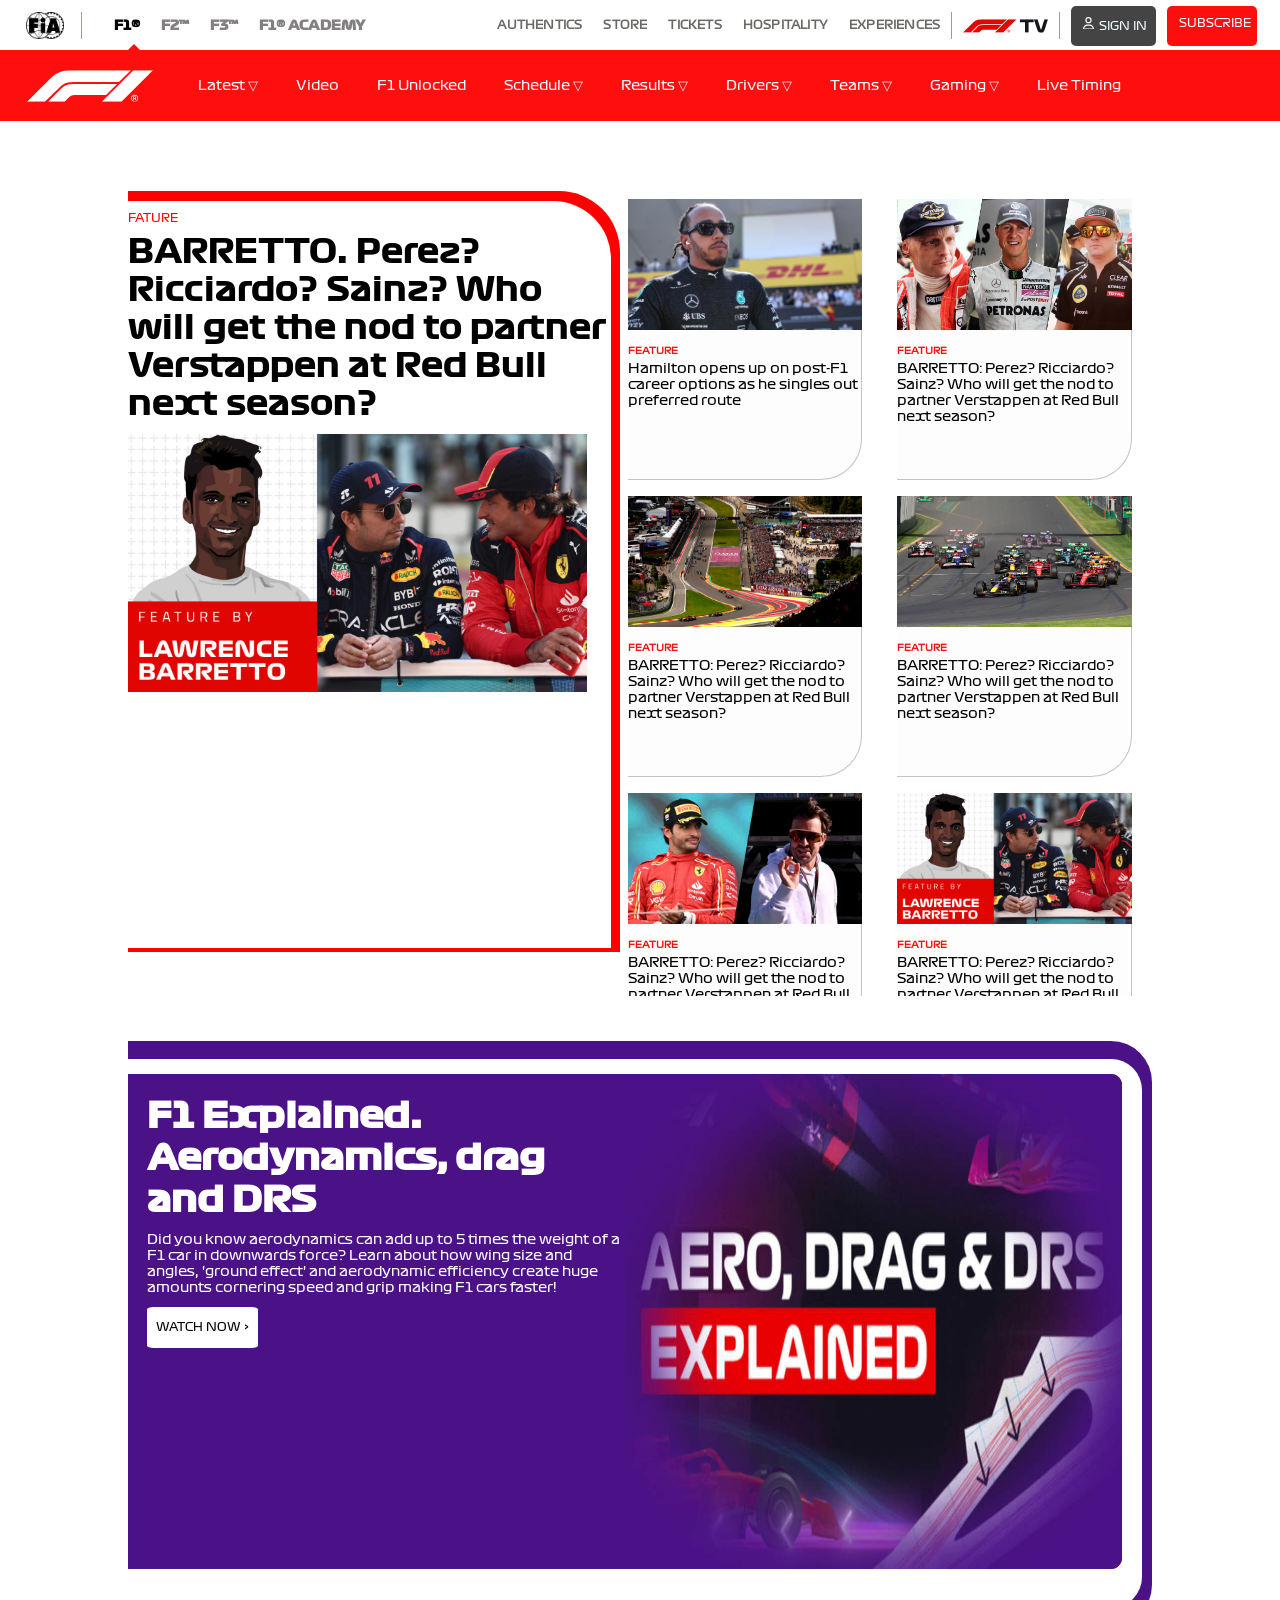
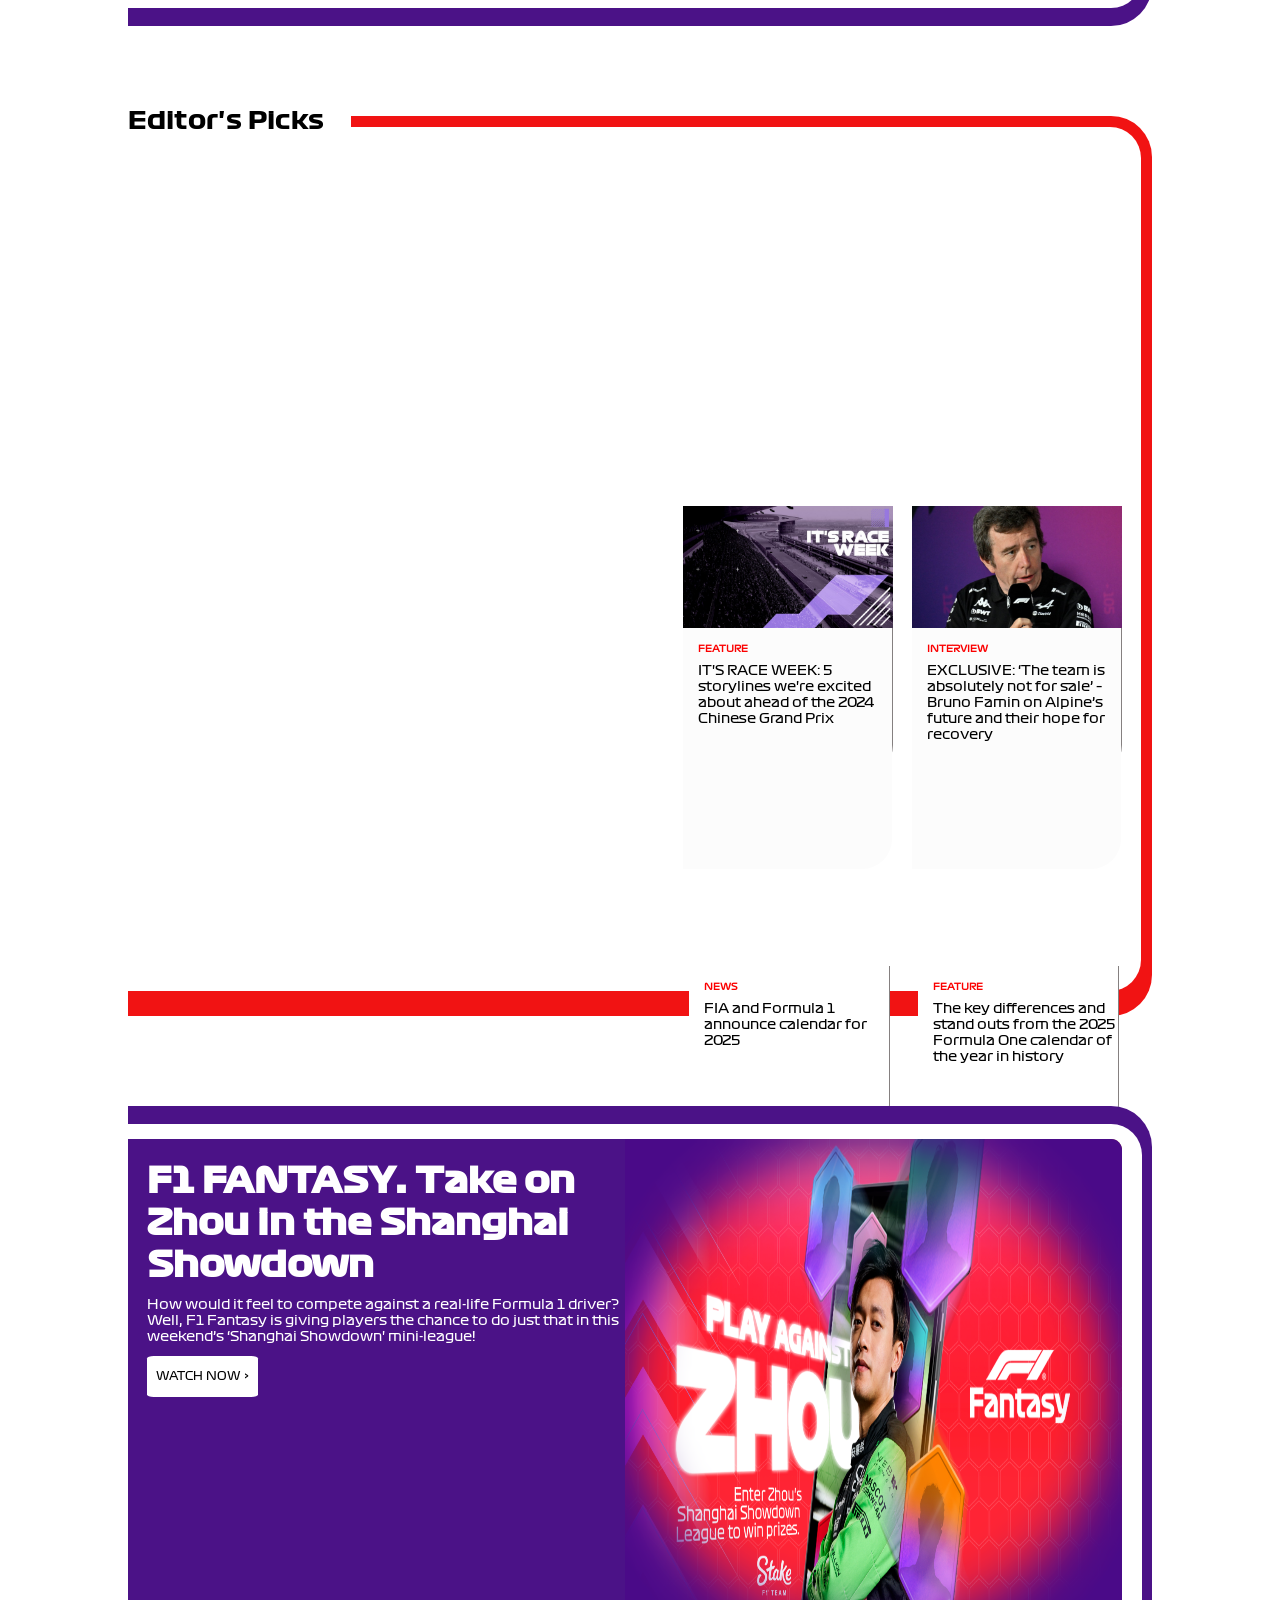
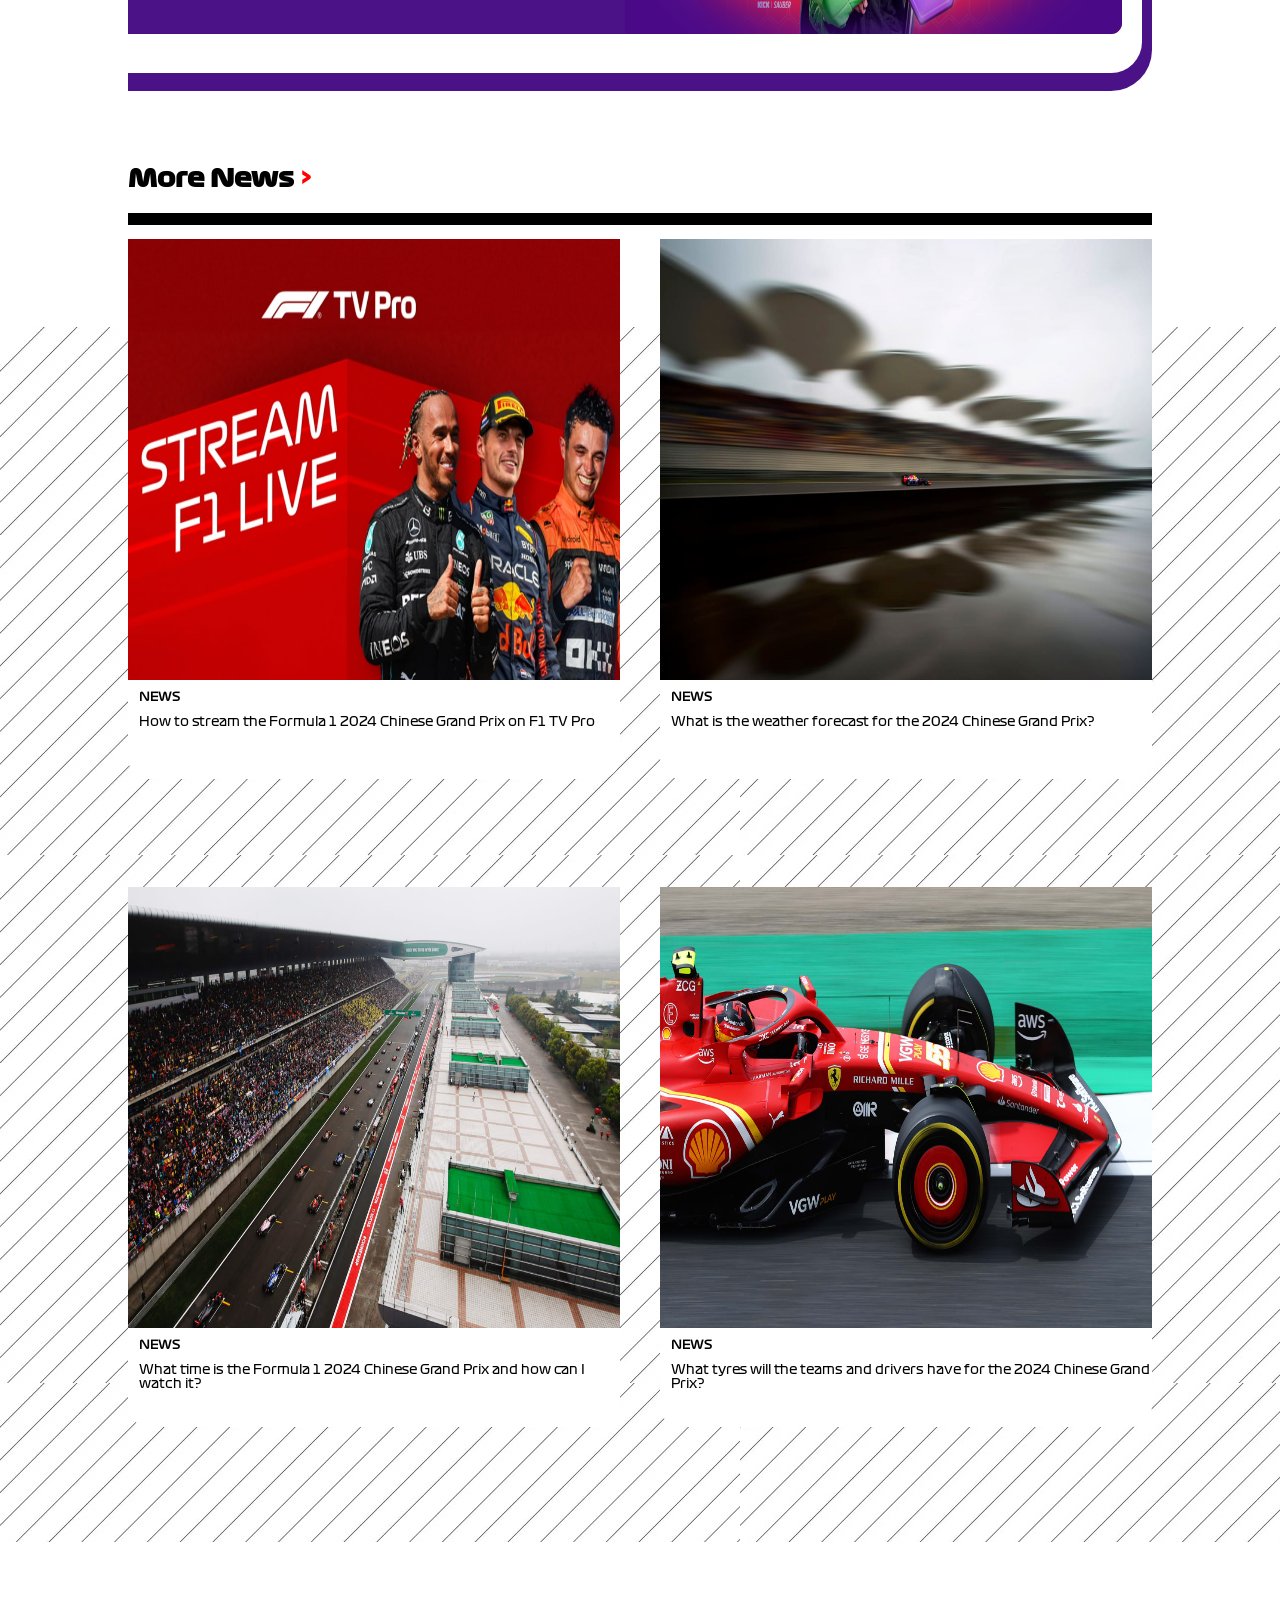
==== commit e9f44534: "MoreNewspart is done" ====
--- a/formulaOne.html
+++ b/formulaOne.html
@@ -352,6 +352,25 @@
                         </div>
                     </div>
 
+
+                    <div class="moreNewsMainContainer">
+                        <div class="moreNewsContainer">
+                            <div class="moreNewstitleContainer">
+                                <h5>More News <span>></span></h5>
+                            </div>
+                            <div class="moreNewContainterLine"></div>
+                            <div class="moreNewsContainerNews">
+                                    <div class="moreNewsContainerNews1"><div class="moreNewssContainerimg"><img src="assests/morenews2.jfif" alt=""></div><div class="moreNewssContainerContant"><h5>NEWS</h5><p>How to stream the Formula 1 2024 Chinese Grand Prix on F1 TV Pro                                    </p></div></div>
+                                    <div class="moreNewsContainerNews1"><div class="moreNewssContainerimg"><img src="assests/morenews3.jfif" alt=""></div><div class="moreNewssContainerContant"><h5>NEWS</h5><p>What is the weather forecast for the 2024 Chinese Grand Prix?</p></div></div>
+                                    <div class="moreNewsContainerNews1"><div class="moreNewssContainerimg"><img src="assests/morenews1.jpg" alt=""></div><div class="moreNewssContainerContant"><h5>NEWS</h5><p>What time is the Formula 1 2024 Chinese Grand Prix and how can I watch it?                                    </p></div></div>
+                                    <div class="moreNewsContainerNews1"><div class="moreNewssContainerimg"><img src="assests/morenews4.jfif" alt=""></div><div class="moreNewssContainerContant"><h5>NEWS</h5><p>What tyres will the teams and drivers have for the 2024 Chinese Grand Prix?
+                                    </p></div></div>
+                                   
+
+                            </div>
+                        </div>
+                    </div>
+
                 </div>
 
             
--- a/formulaOne.css
+++ b/formulaOne.css
@@ -20,7 +20,7 @@
 
 .Container{
 background-color: rgb(255, 255, 255);
-height: 411vh;
+height: 611vh;
 width: 100%;
 
 }
@@ -145,7 +145,7 @@
     cursor: pointer;
 }
 .signin{
-    background-color: rgba(71, 66, 66, 0.733);
+    background-color: rgba(0, 0, 0, 0.733);
     margin-left: 11px;
     width: 85px;
     align-items: center;
@@ -1420,4 +1420,98 @@
     padding-top: 9px;
     margin-left: 15px;
     color: black;
+}
+
+
+
+.moreNewsMainContainer{
+    background-image: url(assests/bgf1.jpg);
+    width: 100%;
+    height: 135vh;
+    background-color: #000;
+margin-top: 191px;
+display: flex;
+align-items: center;
+justify-content: center;
+}
+
+.moreNewsContainer{
+    width: 80%;
+    height: 159vh;
+    margin-top: -131px;
+}
+
+.moreNewstitleContainer{
+    width: 100%;
+   height: 60px;
+   background-color: #ffffff;
+
+}
+.moreNewstitleContainer h5{
+    font-family: f1Bold;
+    font-size: 25px;
+    padding-top: 11px;
+}
+.moreNewstitleContainer span{
+    font-family: f1Regular;
+    color: red;
+}
+.moreNewContainterLine{
+    width: 100%;
+    height: 12px;
+    background-color: #000000;
+}
+
+.moreNewsContainerNews{
+    width: 100%;
+    height: 144vh;
+    margin-top: 14px;
+    display: flex;
+    flex-wrap: wrap;
+    justify-content: space-between;
+}
+.moreNewsContainerNews1{
+    width: 48%;
+    height: 365px;
+    border-bottom-right-radius: 21px;
+    border-bottom-left-radius: 21px;
+}
+.moreNewssContainerimg{
+    width: 100%;
+    height: 49vh;
+    overflow: hidden;
+}
+.moreNewssContainerimg img{
+
+    width: 100%;
+    height: 100%;
+    transition: all 0.3s;
+}
+.moreNewsContainerNews1:hover img{
+    transform: scale(1.1);
+}
+.moreNewssContainerContant{
+    width: 100%;
+    height: 27%;
+    background-color: #ffffff;
+    border-bottom-right-radius: 21px;
+    border-bottom-left-radius: 21px;
+}
+
+.moreNewssContainerContant h5{
+    font-family: f1Regular;
+    font-size: 11px;
+    margin-left: 11px;
+    padding-top: 11px;
+}
+.moreNewssContainerContant p{
+    font-family: f1Regular;
+    font-size: 12px;
+    margin-left: 11px;
+    padding-top: 11px;
+}
+.moreNewsContainerNews1:hover .moreNewssContainerContant{
+    background-color: black;
+    color: white;
+
 }
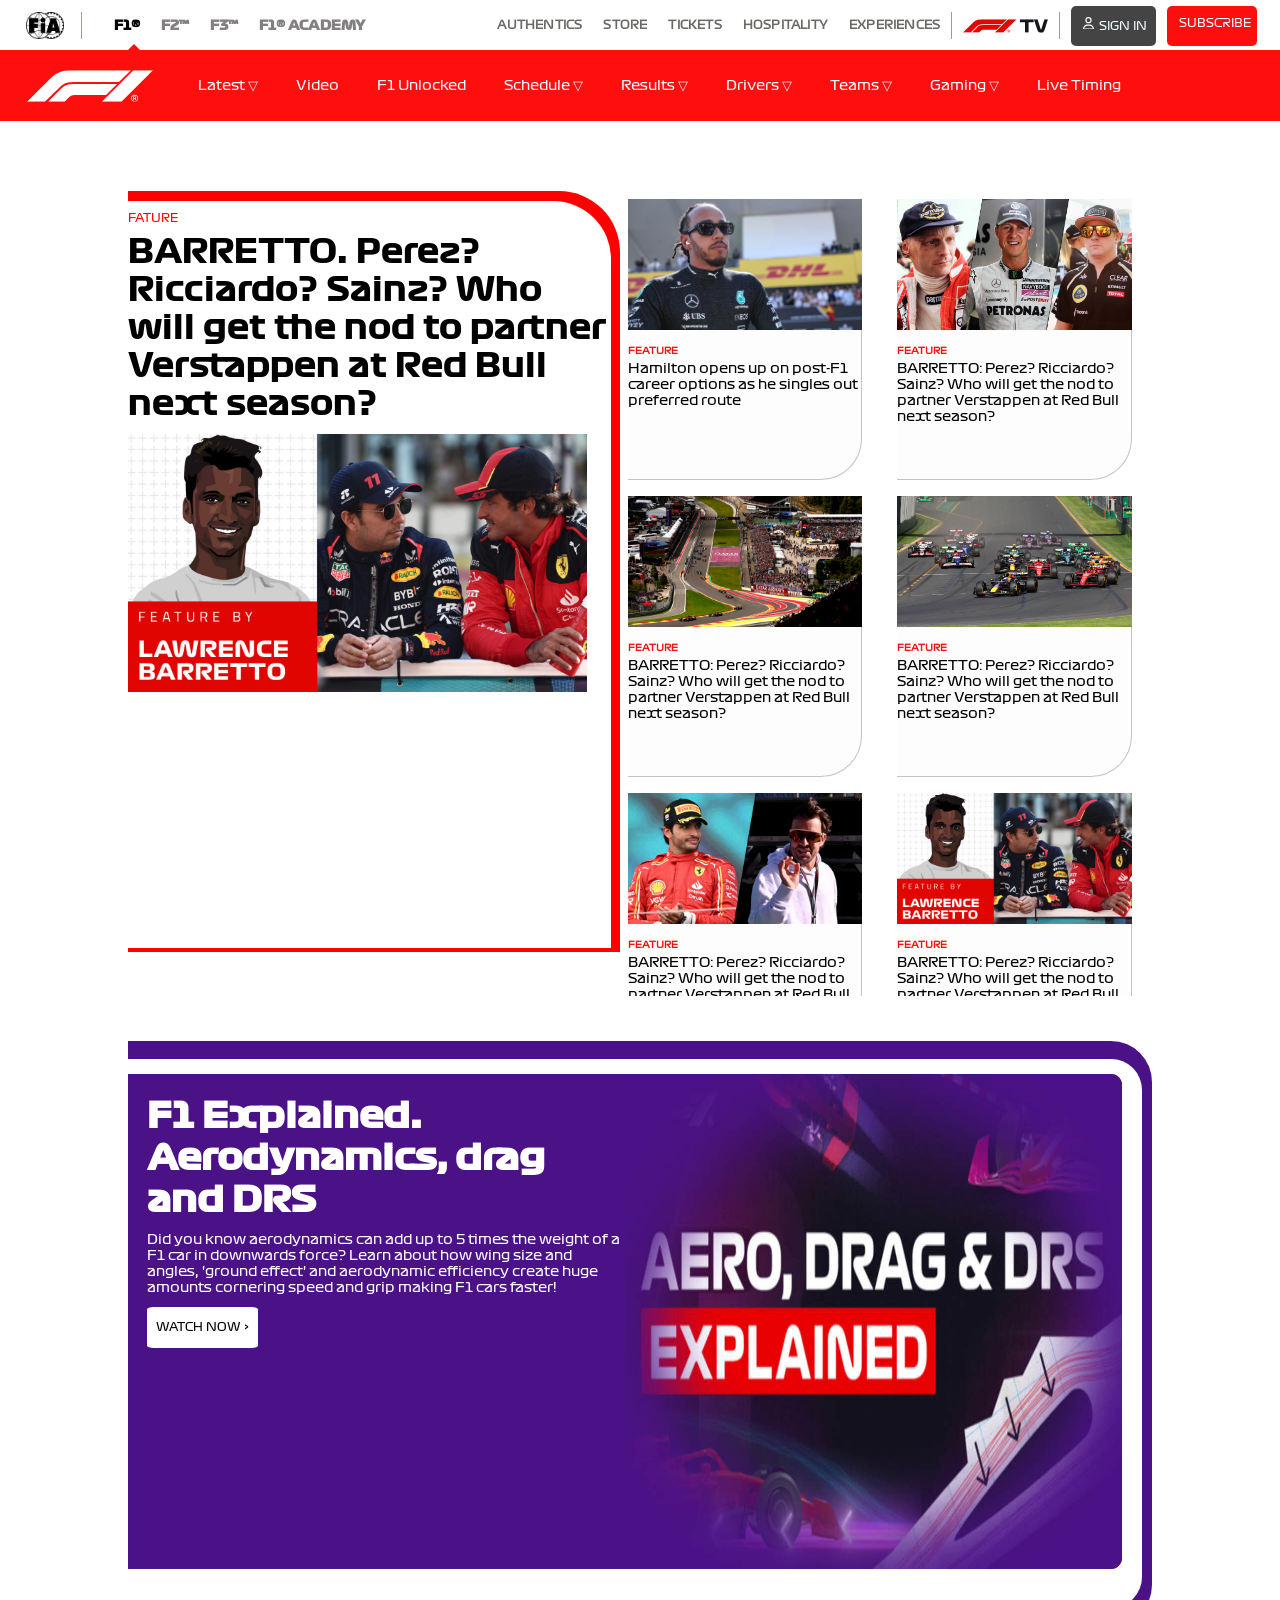
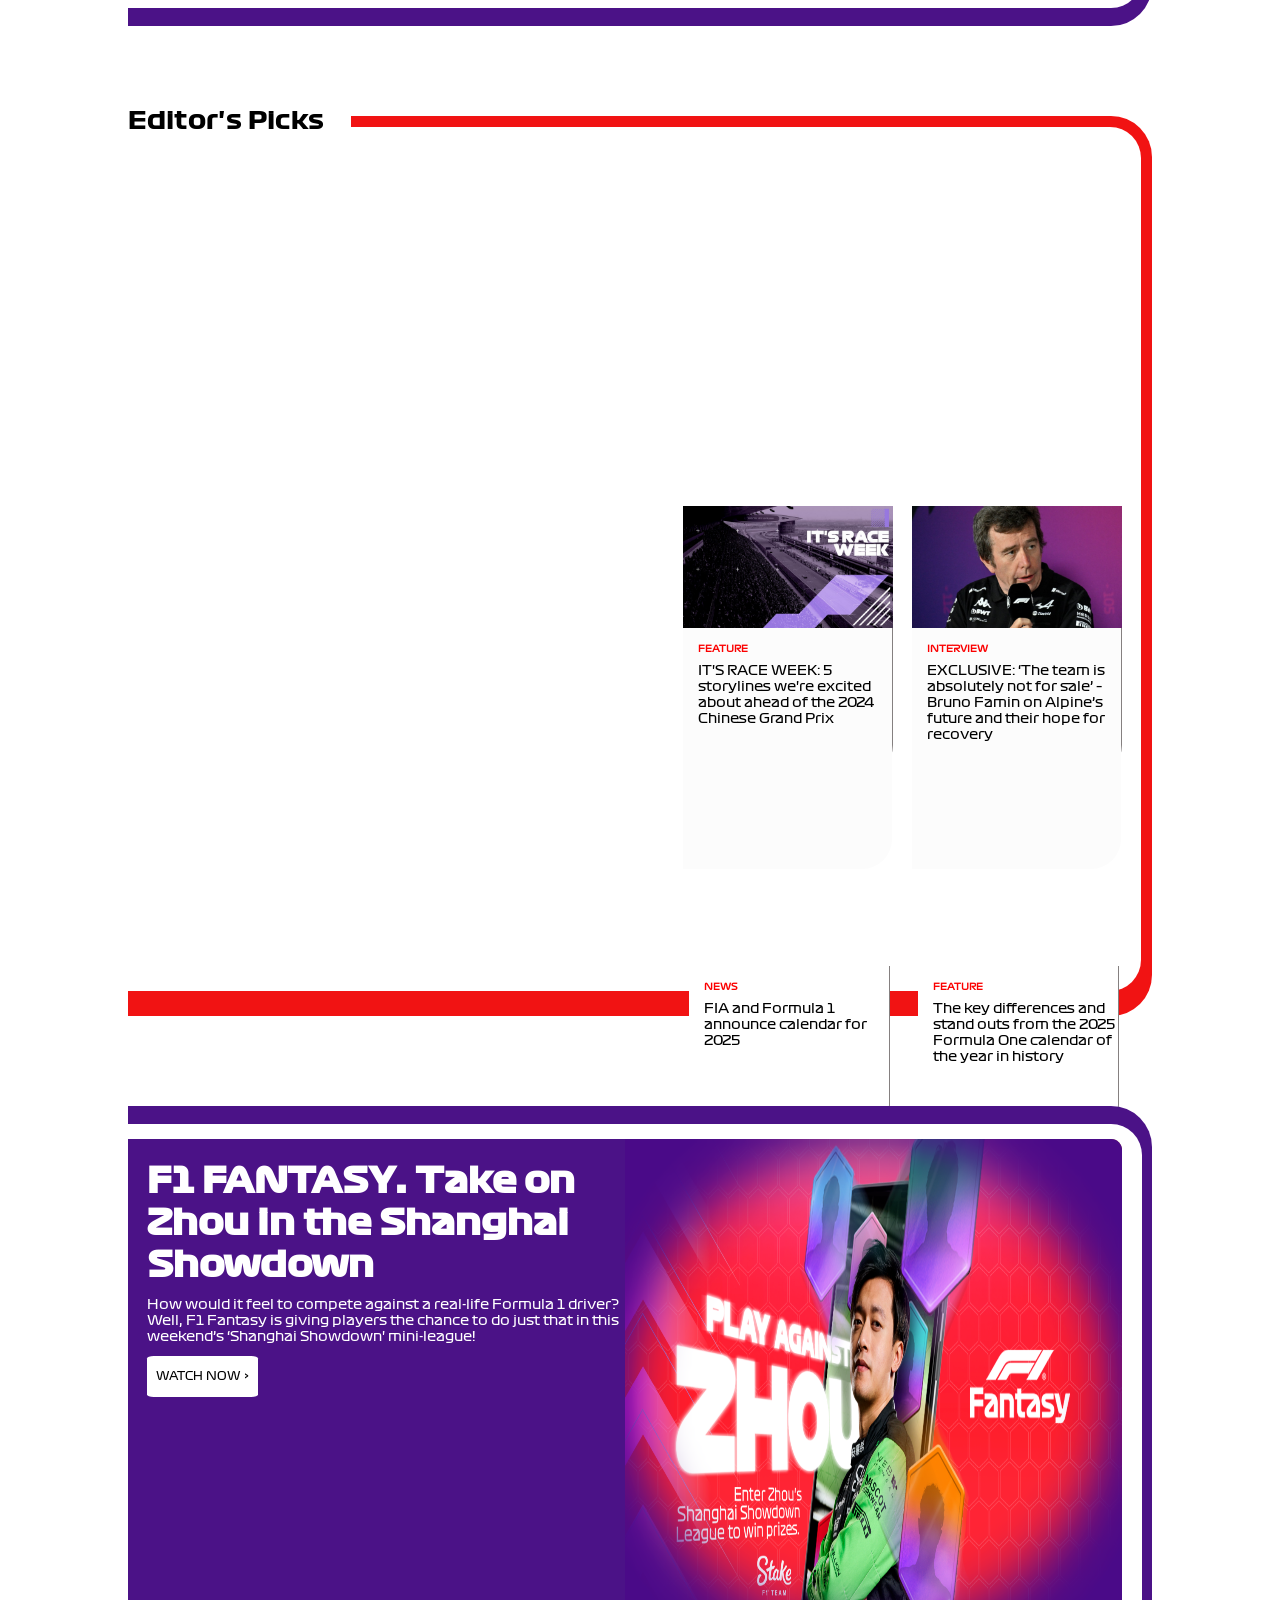
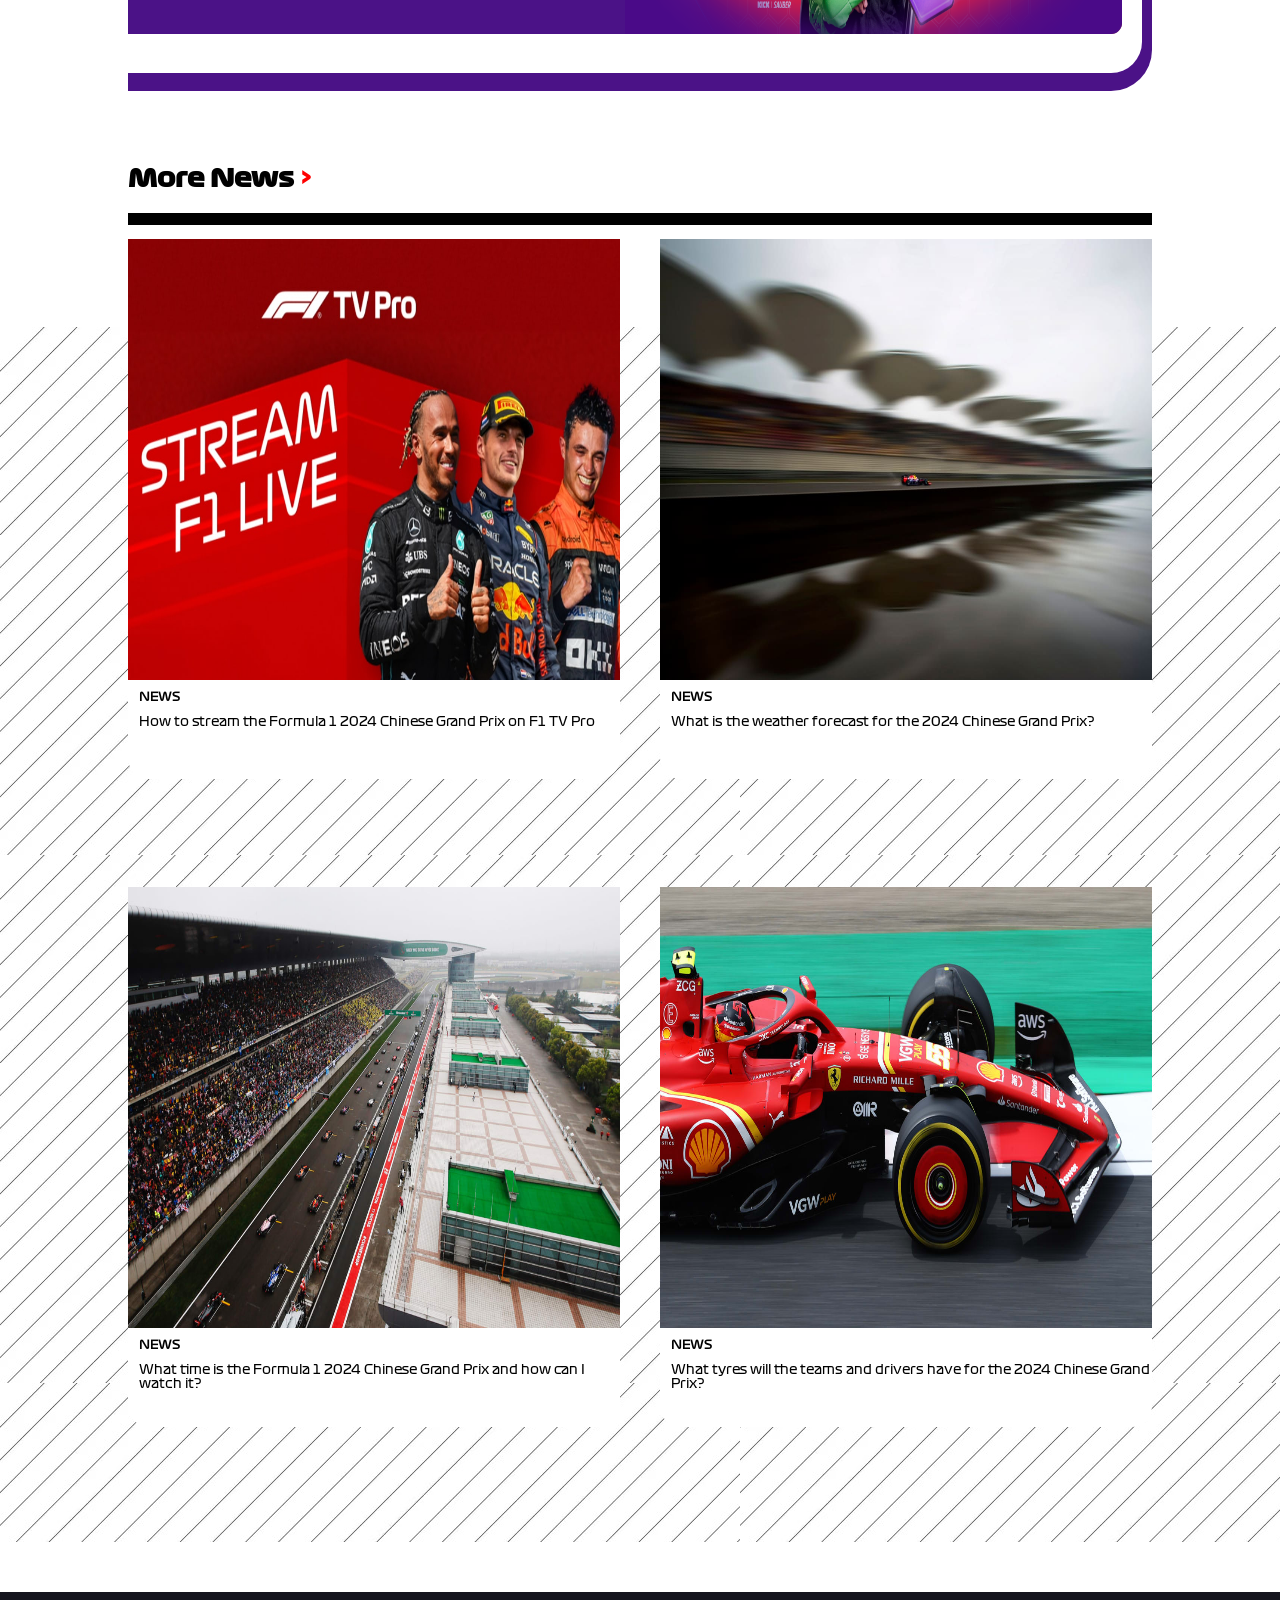
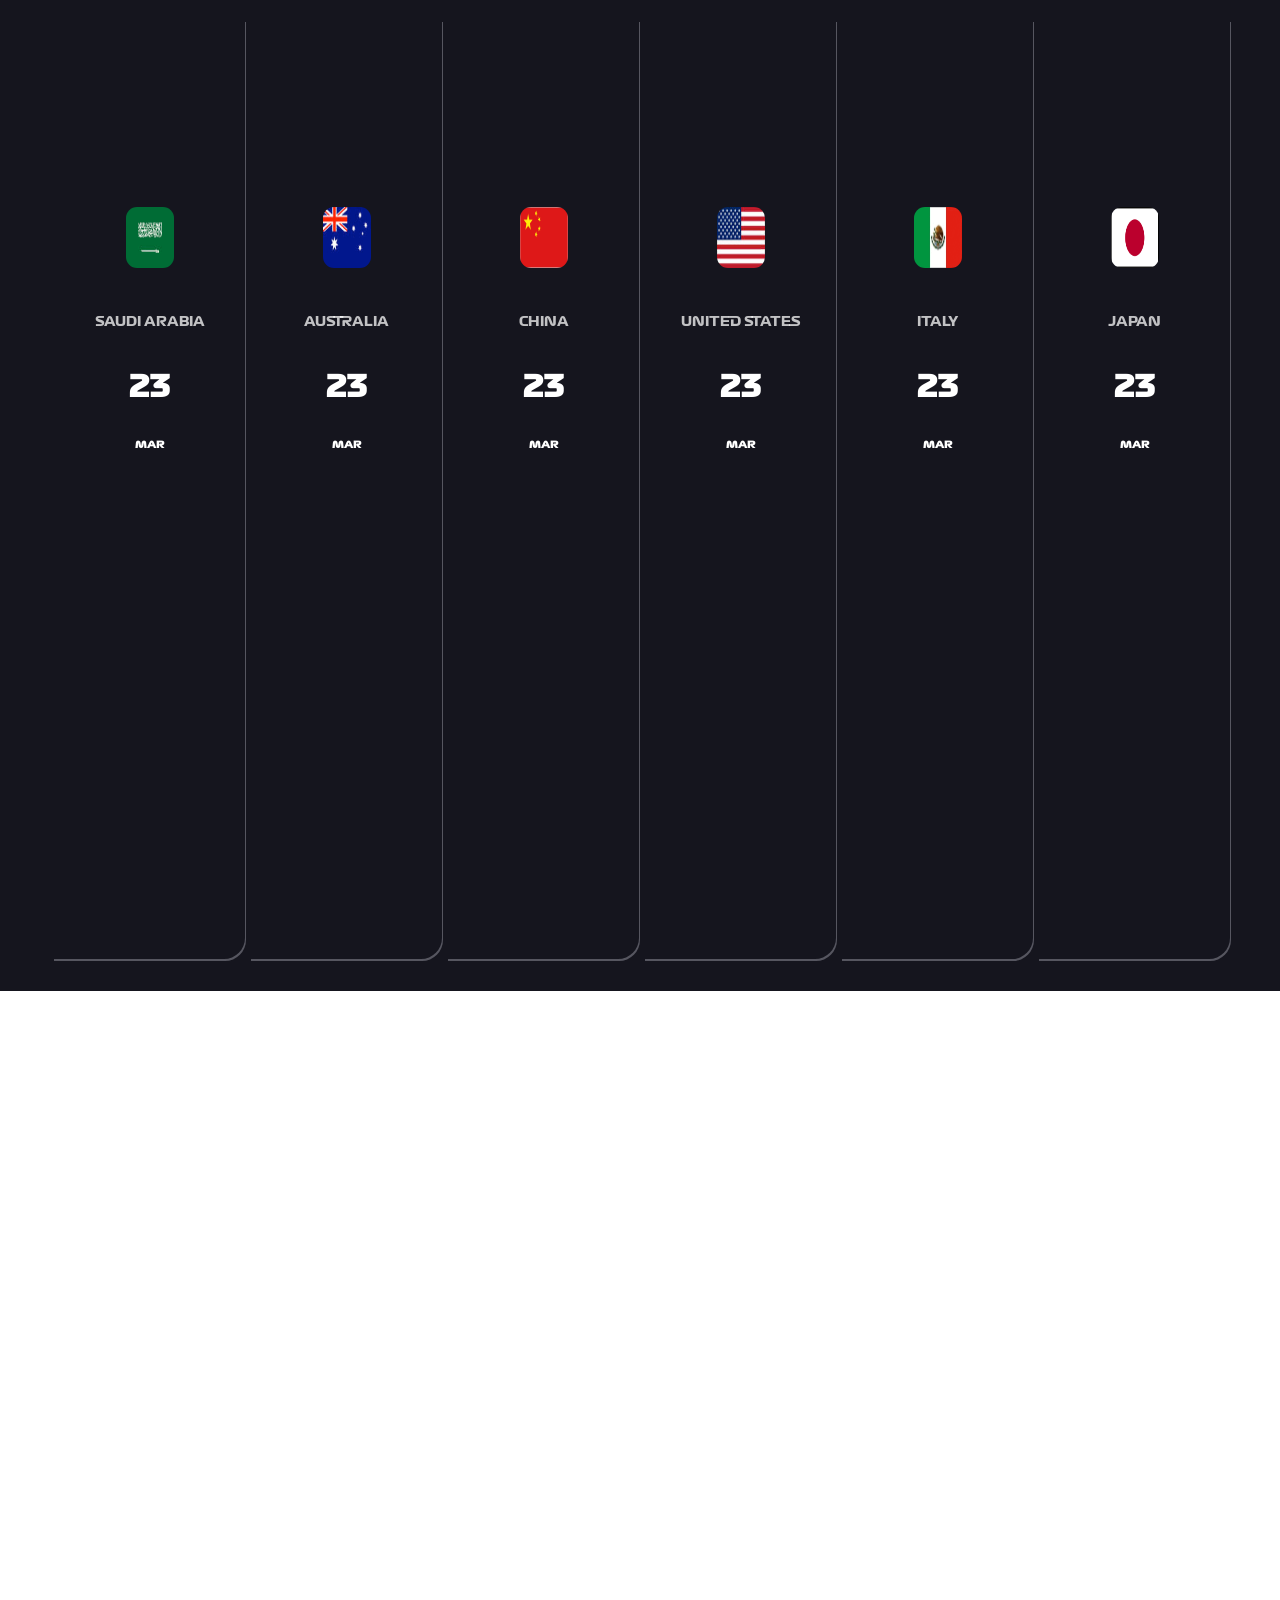
==== commit 2edd47fc: "racetimes stamp is done" ====
--- a/formulaOne.html
+++ b/formulaOne.html
@@ -371,6 +371,18 @@
                         </div>
                     </div>
 
+                    <div class="raceTimessMainContainer">
+                        <div class="raceTimess"> <div class="raceTimess2"> <div class="raceTimeCountryimgContainer"><div class="raceTimeCountryimg"><img src="assests/Saudi-Arabia.jpg" alt=""></div></div><div class="raceTimeCountryName"><p>SAUDI ARABIA</p></div><div class="raceTimeTitle"><h4>FORMULA 1 MSC CRUISES SAUDI ARABIA GRAND PRIX 2024</h4></div><div class="racedateee"><p>08 MAR 2024 - 10 MAR 2024</p></div><div class="racerolextime"> <img src="assests/RolexGoldWhite.png" alt=""> <img src="assests/face.png" alt=""> <div class="rolexlivetime"><div class="rolexlivetime1"><p>Shanghai</p><p>21:51</p></div><div class="rolexlivetime2"><p>Your Time</p><p>19:21</p></div></div></div><div class="raceDate"><div class="raceDate1"><h4>23</h4></div><div class="raceMonth"><h6>MAR</h6></div></div>  <div class="racetimeCalender"><div class="racetimeCalender1"><div class="racetimesynccalendar"><h4>SYNC CALENDAR</h4></div><div class="synccalendar1"><div class="synccalendartitles"><h2>PRACTICE 1</h2> <h3>FRI</h3></div> <div class="racetimeDuration"><p>12:00 - 9:00</p></div></div><div class="synccalendar1"><div class="synccalendartitles"><h2>SPRINTQUALIFYING</h2> <h3></h3></div> <div class="racetimeDuration"><p>12:00 - 9:00</p></div></div><div class="synccalendar1"><div class="synccalendartitles"><h2>SPRINT</h2> <h3>SAT</h3></div> <div class="racetimeDuration"><p>8:00 - 9:00</p></div></div></div><div class="racetimeCalender1"><div class="racetimesynccalendar"><h4>CONVERT TO TRACK TIME</h4></div><div class="synccalendar1"><div class="synccalendartitles"><h2>QUALIFYING</h2> <h3>SAT</h3></div> <div class="racetimeDuration"><p>12:00 - 19:00</p></div></div><div class="synccalendar1"><div class="synccalendartitles"><h2>RACE</h2> <h3>SUN</h3> </div><div class="racetimeDuration"><p>12:30</p></div></div></div></div></div></div>
+                        <div class="raceTimess"> <div class="raceTimess2"> <div class="raceTimeCountryimgContainer"><div class="raceTimeCountryimg"><img src="assests/Australia.jpg" alt=""></div></div><div class="raceTimeCountryName"><p>AUSTRALIA</p></div><div class="raceTimeTitle"><h4>FORMULA 1 MSC CRUISES AUSTRALIA GRAND PRIX 2024</h4></div><div class="racedateee"><p>08 MAR 2024 - 10 MAR 2024</p></div><div class="racerolextime"> <img src="assests/RolexGoldWhite.png" alt=""> <img src="assests/face.png" alt=""> <div class="rolexlivetime"><div class="rolexlivetime1"><p>Shanghai</p><p>21:51</p></div><div class="rolexlivetime2"><p>Your Time</p><p>19:21</p></div></div></div><div class="raceDate"><div class="raceDate1"><h4>23</h4></div><div class="raceMonth"><h6>MAR</h6></div></div>  <div class="racetimeCalender"><div class="racetimeCalender1"><div class="racetimesynccalendar"><h4>SYNC CALENDAR</h4></div><div class="synccalendar1"><div class="synccalendartitles"><h2>PRACTICE 1</h2> <h3>FRI</h3></div> <div class="racetimeDuration"><p>12:00 - 9:00</p></div></div><div class="synccalendar1"><div class="synccalendartitles"><h2>SPRINTQUALIFYING</h2> <h3></h3></div> <div class="racetimeDuration"><p>12:00 - 9:00</p></div></div><div class="synccalendar1"><div class="synccalendartitles"><h2>SPRINT</h2> <h3>SAT</h3></div> <div class="racetimeDuration"><p>8:00 - 9:00</p></div></div></div><div class="racetimeCalender1"><div class="racetimesynccalendar"><h4>CONVERT TO TRACK TIME</h4></div><div class="synccalendar1"><div class="synccalendartitles"><h2>QUALIFYING</h2> <h3>SAT</h3></div> <div class="racetimeDuration"><p>12:00 - 19:00</p></div></div><div class="synccalendar1"><div class="synccalendartitles"><h2>RACE</h2> <h3>SUN</h3> </div><div class="racetimeDuration"><p>12:30</p></div></div></div></div></div></div>
+                        <div class="raceTimess"> <div class="raceTimess2"> <div class="raceTimeCountryimgContainer"><div class="raceTimeCountryimg"><img src="assests/china flag.gif" alt=""></div></div><div class="raceTimeCountryName"><p>CHINA</p></div><div class="raceTimeTitle"><h4>FORMULA 1 MSC CRUISES CHINA GRAND PRIX 2024</h4></div><div class="racedateee"><p>08 MAR 2024 - 10 MAR 2024</p></div><div class="racerolextime"> <img src="assests/RolexGoldWhite.png" alt=""> <img src="assests/face.png" alt=""> <div class="rolexlivetime"><div class="rolexlivetime1"><p>Shanghai</p><p>21:51</p></div><div class="rolexlivetime2"><p>Your Time</p><p>19:21</p></div></div></div><div class="raceDate"><div class="raceDate1"><h4>23</h4></div><div class="raceMonth"><h6>MAR</h6></div></div>  <div class="racetimeCalender"><div class="racetimeCalender1"><div class="racetimesynccalendar"><h4>SYNC CALENDAR</h4></div><div class="synccalendar1"><div class="synccalendartitles"><h2>PRACTICE 1</h2> <h3>FRI</h3></div> <div class="racetimeDuration"><p>12:00 - 9:00</p></div></div><div class="synccalendar1"><div class="synccalendartitles"><h2>SPRINTQUALIFYING</h2> <h3></h3></div> <div class="racetimeDuration"><p>12:00 - 9:00</p></div></div><div class="synccalendar1"><div class="synccalendartitles"><h2>SPRINT</h2> <h3>SAT</h3></div> <div class="racetimeDuration"><p>8:00 - 9:00</p></div></div></div><div class="racetimeCalender1"><div class="racetimesynccalendar"><h4>CONVERT TO TRACK TIME</h4></div><div class="synccalendar1"><div class="synccalendartitles"><h2>QUALIFYING</h2> <h3>SAT</h3></div> <div class="racetimeDuration"><p>12:00 - 19:00</p></div></div><div class="synccalendar1"><div class="synccalendartitles"><h2>RACE</h2> <h3>SUN</h3> </div><div class="racetimeDuration"><p>12:30</p></div></div></div></div></div></div>
+                        <div class="raceTimess"> <div class="raceTimess2"> <div class="raceTimeCountryimgContainer"><div class="raceTimeCountryimg"><img src="assests/United-States.jpg" alt=""></div></div><div class="raceTimeCountryName"><p>UNITED STATES</p></div><div class="raceTimeTitle"><h4>FORMULA 1 MSC CRUISES UNITED STATES GRAND PRIX 2024</h4></div><div class="racedateee"><p>08 MAR 2024 - 10 MAR 2024</p></div><div class="racerolextime"> <img src="assests/RolexGoldWhite.png" alt=""> <img src="assests/face.png" alt=""> <div class="rolexlivetime"><div class="rolexlivetime1"><p>Shanghai</p><p>21:51</p></div><div class="rolexlivetime2"><p>Your Time</p><p>19:21</p></div></div></div><div class="raceDate"><div class="raceDate1"><h4>23</h4></div><div class="raceMonth"><h6>MAR</h6></div></div>  <div class="racetimeCalender"><div class="racetimeCalender1"><div class="racetimesynccalendar"><h4>SYNC CALENDAR</h4></div><div class="synccalendar1"><div class="synccalendartitles"><h2>PRACTICE 1</h2> <h3>FRI</h3></div> <div class="racetimeDuration"><p>12:00 - 9:00</p></div></div><div class="synccalendar1"><div class="synccalendartitles"><h2>SPRINTQUALIFYING</h2> <h3></h3></div> <div class="racetimeDuration"><p>12:00 - 9:00</p></div></div><div class="synccalendar1"><div class="synccalendartitles"><h2>SPRINT</h2> <h3>SAT</h3></div> <div class="racetimeDuration"><p>8:00 - 9:00</p></div></div></div><div class="racetimeCalender1"><div class="racetimesynccalendar"><h4>CONVERT TO TRACK TIME</h4></div><div class="synccalendar1"><div class="synccalendartitles"><h2>QUALIFYING</h2> <h3>SAT</h3></div> <div class="racetimeDuration"><p>12:00 - 19:00</p></div></div><div class="synccalendar1"><div class="synccalendartitles"><h2>RACE</h2> <h3>SUN</h3> </div><div class="racetimeDuration"><p>12:30</p></div></div></div></div></div></div>
+                        <div class="raceTimess"> <div class="raceTimess2"> <div class="raceTimeCountryimgContainer"><div class="raceTimeCountryimg"><img src="assests/image.gif" alt=""></div></div><div class="raceTimeCountryName"><p>ITALY</p></div><div class="raceTimeTitle"><h4>FORMULA 1 MSC CRUISES ITALY GRAND PRIX 2024</h4></div><div class="racedateee"><p>08 MAR 2024 - 10 MAR 2024</p></div><div class="racerolextime"> <img src="assests/RolexGoldWhite.png" alt=""> <img src="assests/face.png" alt=""> <div class="rolexlivetime"><div class="rolexlivetime1"><p>Shanghai</p><p>21:51</p></div><div class="rolexlivetime2"><p>Your Time</p><p>19:21</p></div></div></div><div class="raceDate"><div class="raceDate1"><h4>23</h4></div><div class="raceMonth"><h6>MAR</h6></div></div>  <div class="racetimeCalender"><div class="racetimeCalender1"><div class="racetimesynccalendar"><h4>SYNC CALENDAR</h4></div><div class="synccalendar1"><div class="synccalendartitles"><h2>PRACTICE 1</h2> <h3>FRI</h3></div> <div class="racetimeDuration"><p>12:00 - 9:00</p></div></div><div class="synccalendar1"><div class="synccalendartitles"><h2>SPRINTQUALIFYING</h2> <h3></h3></div> <div class="racetimeDuration"><p>12:00 - 9:00</p></div></div><div class="synccalendar1"><div class="synccalendartitles"><h2>SPRINT</h2> <h3>SAT</h3></div> <div class="racetimeDuration"><p>8:00 - 9:00</p></div></div></div><div class="racetimeCalender1"><div class="racetimesynccalendar"><h4>CONVERT TO TRACK TIME</h4></div><div class="synccalendar1"><div class="synccalendartitles"><h2>QUALIFYING</h2> <h3>SAT</h3></div> <div class="racetimeDuration"><p>12:00 - 19:00</p></div></div><div class="synccalendar1"><div class="synccalendartitles"><h2>RACE</h2> <h3>SUN</h3> </div><div class="racetimeDuration"><p>12:30</p></div></div></div></div></div></div>
+                        <div class="raceTimess"> <div class="raceTimess2"> <div class="raceTimeCountryimgContainer"><div class="raceTimeCountryimg"><img src="assests/japan-flag-with-black-outline-hgww8s6h84z1fh1l.jpg" alt=""></div></div><div class="raceTimeCountryName"><p>JAPAN</p></div><div class="raceTimeTitle"><h4>FORMULA 1 MSC CRUISES JAPANESE GRAND PRIX 2024</h4></div><div class="racedateee"><p>08 MAR 2024 - 10 MAR 2024</p></div><div class="racerolextime"> <img src="assests/RolexGoldWhite.png" alt=""> <img src="assests/face.png" alt=""> <div class="rolexlivetime"><div class="rolexlivetime1"><p>Shanghai</p><p>21:51</p></div><div class="rolexlivetime2"><p>Your Time</p><p>19:21</p></div></div></div><div class="raceDate"><div class="raceDate1"><h4>23</h4></div><div class="raceMonth"><h6>MAR</h6></div></div>  <div class="racetimeCalender"><div class="racetimeCalender1"><div class="racetimesynccalendar"><h4>SYNC CALENDAR</h4></div><div class="synccalendar1"><div class="synccalendartitles"><h2>PRACTICE 1</h2> <h3>FRI</h3></div> <div class="racetimeDuration"><p>12:00 - 9:00</p></div></div><div class="synccalendar1"><div class="synccalendartitles"><h2>SPRINTQUALIFYING</h2> <h3></h3></div> <div class="racetimeDuration"><p>12:00 - 9:00</p></div></div><div class="synccalendar1"><div class="synccalendartitles"><h2>SPRINT</h2> <h3>SAT</h3></div> <div class="racetimeDuration"><p>8:00 - 9:00</p></div></div></div><div class="racetimeCalender1"><div class="racetimesynccalendar"><h4>CONVERT TO TRACK TIME</h4></div><div class="synccalendar1"><div class="synccalendartitles"><h2>QUALIFYING</h2> <h3>SAT</h3></div> <div class="racetimeDuration"><p>12:00 - 19:00</p></div></div><div class="synccalendar1"><div class="synccalendartitles"><h2>RACE</h2> <h3>SUN</h3> </div><div class="racetimeDuration"><p>12:30</p></div></div></div></div></div></div>
+                     
+                    </div>
+
+                    <div class="driversConstructorsLastrace"></div>
+
                 </div>
 
             
--- a/formulaOne.css
+++ b/formulaOne.css
@@ -20,7 +20,7 @@
 
 .Container{
 background-color: rgb(255, 255, 255);
-height: 611vh;
+height: 811vh;
 width: 100%;
 
 }
@@ -1514,4 +1514,253 @@
     background-color: black;
     color: white;
 
+}
+
+.raceTimessMainContainer{
+    width: 100%;
+    height: 111vh;
+    margin-top: 50px;
+    display: flex;
+    align-items: center;
+    justify-content: center;
+    background-color: #15151E;
+}
+.raceTimess{
+    width: 15%;
+    height: 94%;
+    background-color: #565660;
+    margin-left: 5px;
+    display: flex;
+    transition: all 0.2s;
+    border-bottom-right-radius: 21px;
+
+
+}
+.raceTimess:hover{
+    width: 70%;
+}
+
+.raceTimess:hover .raceTimeCountryimgContainer{
+    margin-top:25px;
+    
+}
+.raceTimess:hover .raceTimeCountryimg{
+     width: 10%;
+    height: 55%;
+}
+.raceTimeCountryimgContainer{
+    width: 100%;
+    height: 13%;
+    display: flex;
+    align-items: center;
+    justify-content: center;
+    margin-top: 155px;
+    transition: all 0.3s;
+}
+.raceTimeCountryimg{
+    width: 25%;
+    height: 50%;
+    object-fit: cover;
+}
+.raceTimeCountryimg img{
+    width: 100%;
+    height: 100%;
+    border-radius: 11px;
+}
+.raceTimeCountryName{
+    font-family: f1Bold;
+    color: rgba(255, 255, 255, 0.742);
+    width: 100%;
+    height: 5%;
+    display: flex;
+    align-items: center;
+    justify-content: center;
+    font-size: 13px;
+}
+
+.raceTimess2{
+    background-color: #15151E;
+    width: 99.7%;
+    height: 99.8%;
+    border-bottom-right-radius: 21px;
+    cursor: pointer;
+}
+.raceDate {
+    width: 100%;
+    height: 11vh;
+    transition: all .3s ease-in-out;
+}
+
+.raceTimess:hover .raceDate {
+    transform: translateY(340%);
+    opacity: 0;
+    transition: all .3s ease-in-out;
+}
+
+
+.raceDate1 {
+    display: flex; 
+    width: 100%;
+    height: 9vh;
+    align-items: center;
+    justify-content: center;
+    font-family: f1Bold;
+    color: white;
+    font-size: 29px;
+}
+
+.raceMonth{
+    display: flex; 
+    width: 100%;
+    height: 4vh;
+    align-items: center;
+    justify-content: center;
+    font-size: 15px;
+    font-family: f1Bold;
+    color: white;
+
+}
+
+
+.raceTimess:hover .raceTimeTitle{
+    display: flex;
+
+}
+.raceTimess:hover .racedateee{
+    display: flex;
+
+}
+.raceTimeTitle{
+    display: none;
+    width: 100%;
+    height: 13vh;
+    align-items: center;
+    justify-content: center;
+    color: white;
+    font-family: f1Bold;
+    font-size: 18px;
+}
+
+.racedateee {
+    width: 100%;
+    height: 5vh;
+  display: none;
+  justify-content: center;
+  align-items: center;
+  color: rgb(156, 147, 147);
+  font-family: f1Regular;
+  font-size: 12px;
+}
+
+.racerolextime{
+    margin-top: 21px;
+    width: 100%;
+    height: 20vh;
+    background-color: #006341;
+    border-radius: 16px;
+    display: none;
+    justify-content: center;
+    align-items: center;
+}
+
+.raceTimess:hover .racerolextime{
+    display: flex;
+
+}
+
+
+.racerolextime img{
+    width: 13%;
+    margin-right: 51px;
+}
+.rolexlivetime{
+    width: 20%;
+    height: 111px;
+}
+.rolexlivetime1{
+    width: 100%;
+    height:50%;
+   font-size: 11px;
+   font-family: f1Bold;
+   padding-top: 15px;
+   padding-left: 29px;
+   color: rgba(255, 255, 255, 0.74);
+   
+}
+
+.raceTimess:hover .racetimeCalender{
+    display: flex;
+
+}
+.synccalendartitles{
+    width:65%;
+    display: flex;
+}
+.rolexlivetime2{
+    width: 100%;
+    height:50%;
+    font-size: 11px;
+    font-family: f1Bold;
+    padding-top: 15px;
+    padding-left: 29px;
+    color: rgba(255, 255, 255, 0.74);
+}
+.racetimeCalender{
+    width: 100%;
+    height: 185px;
+    margin-top: -49px;
+    display: none;
+}
+.racetimeCalender1{
+    width: 49%;
+    height: 100%;
+}
+
+.synccalendar1{
+    width: 98%;
+    height: 8vh;
+    margin-left: 3px;
+    display: flex;
+    font-family: f1Bold;
+    margin-top: 2px;
+    align-items: center;
+    color: white;
+}
+.synccalendar1 h2{
+    margin-left: 20px;
+    font-size: 12px;
+
+}
+.synccalendar1 h3{
+    margin-left: 15px;
+    font-size: 11px;
+
+}
+.racetimeDuration{
+    display: flex;
+    align-items: center;
+    justify-content: center;
+    font-size: 9px;
+    width: 30%;
+    height: 15px;
+    background-color: #ffffff71;
+    border-radius: 11px;
+    font-family: f1Regular;
+}
+.racetimesynccalendar{
+    width: 99%;
+    height: 8vh;
+    display: flex;
+    align-items: center;
+    justify-content: center;
+    border-radius: 13px;
+    font-family: f1Regular;
+    font-size: 12px;
+    border: 1.5px solid rgba(255, 255, 255, 0.801);
+    color: rgba(255, 255, 255, 0.858);
+    cursor: pointer;
+}
+.racetimesynccalendar:hover{
+    border: 1.9px solid rgb(255, 255, 255);
+    color: white;
 }
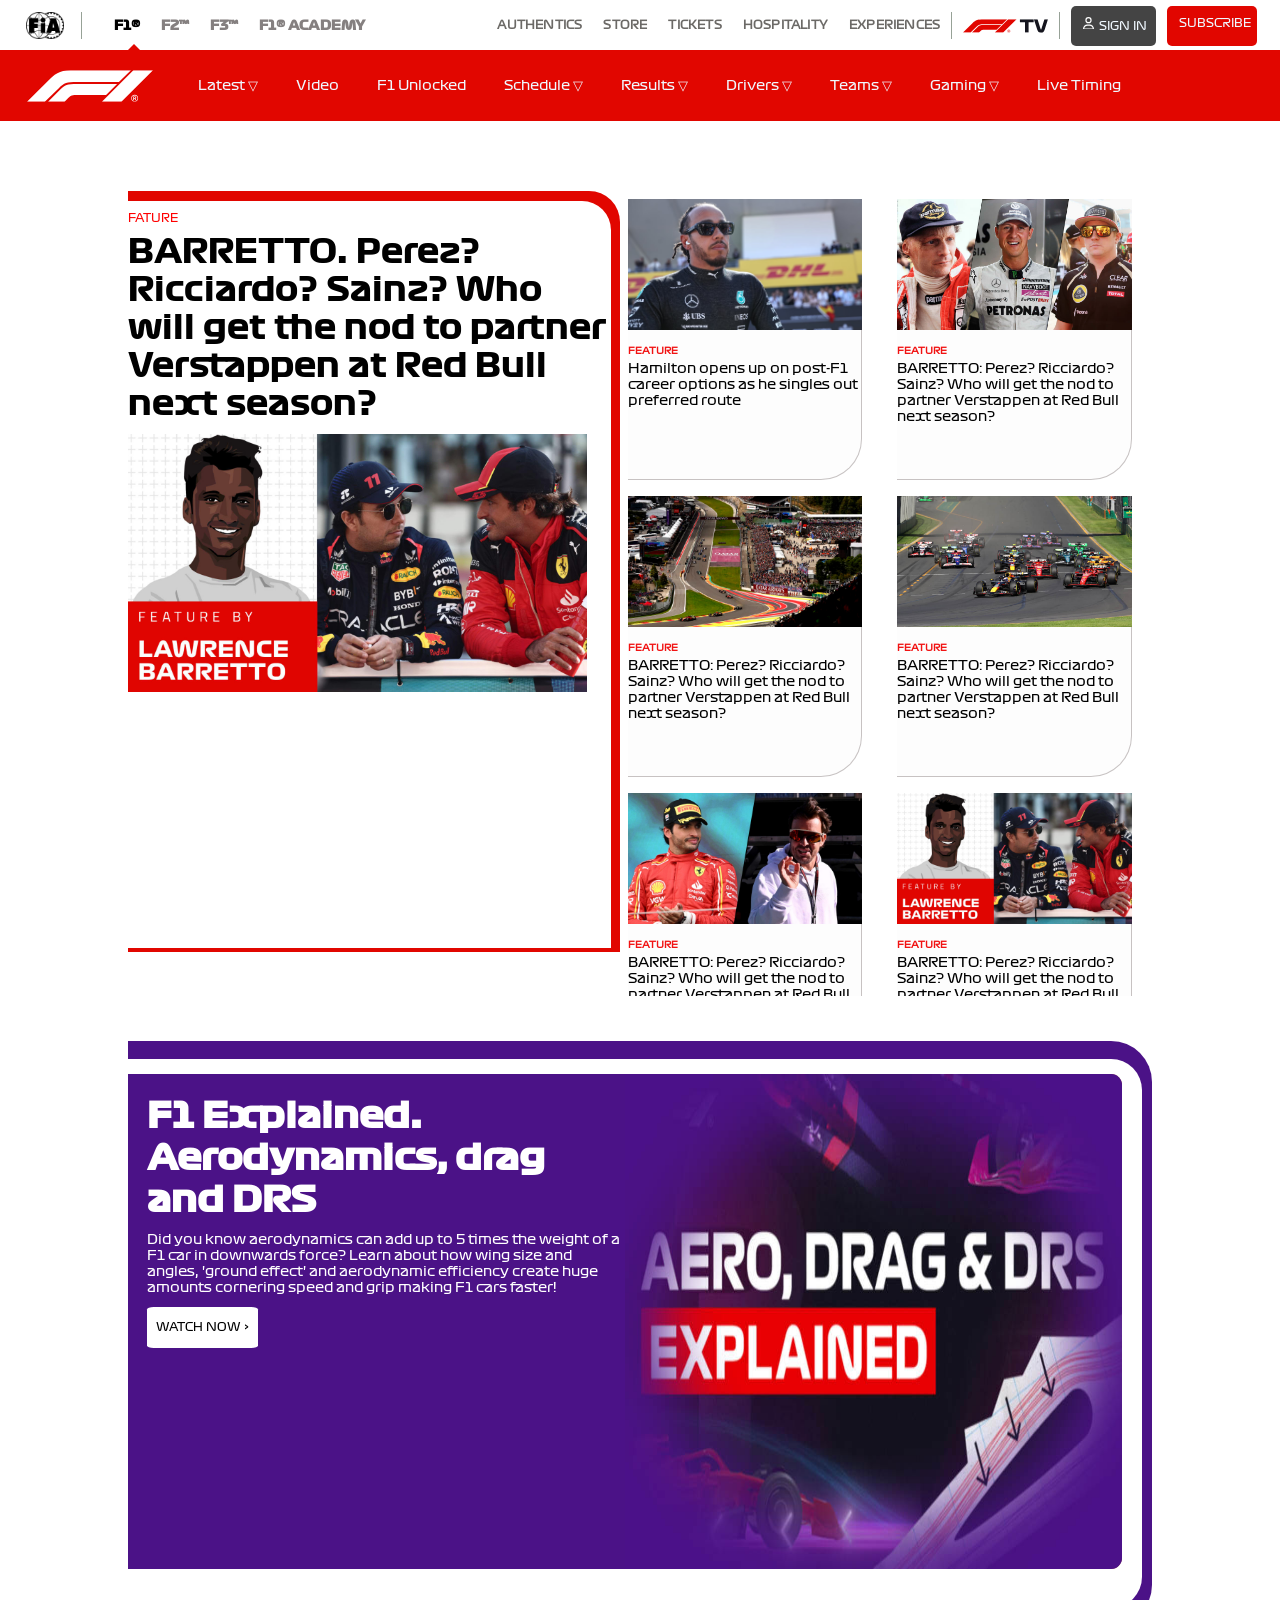
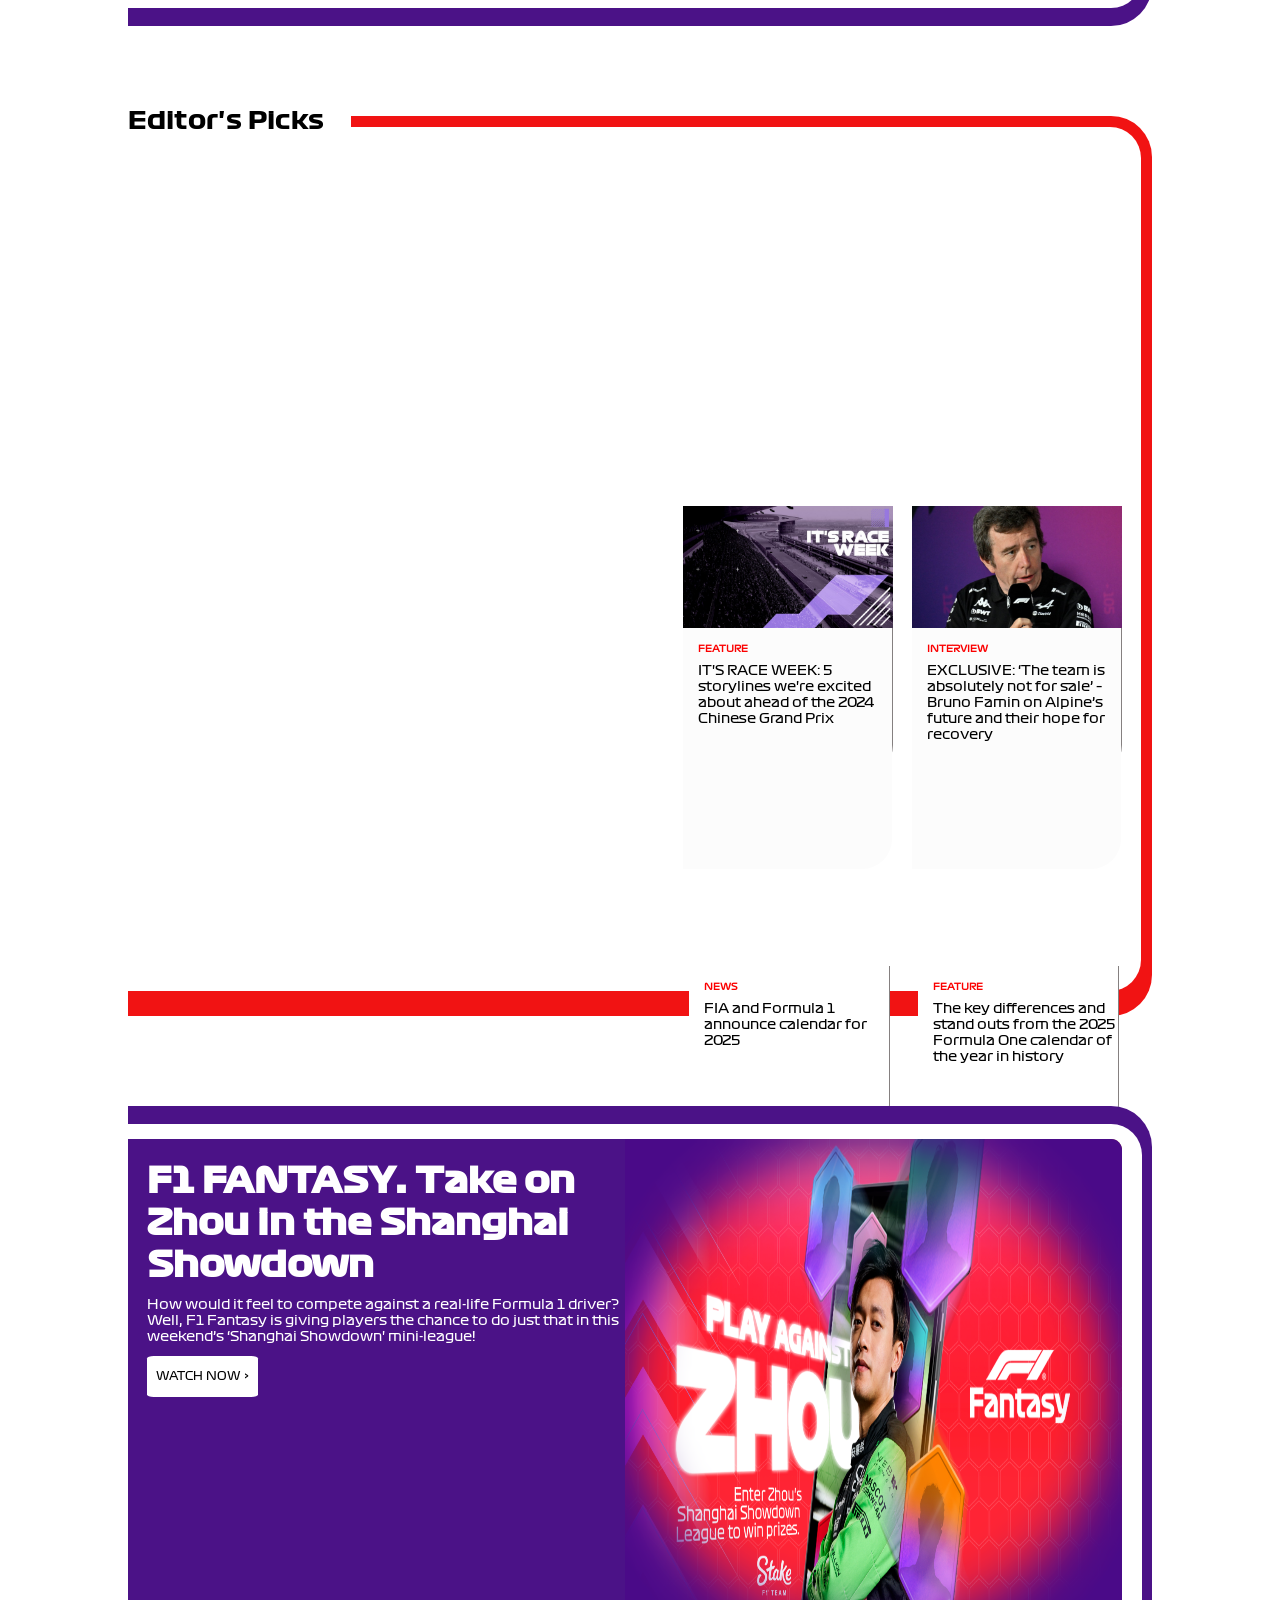
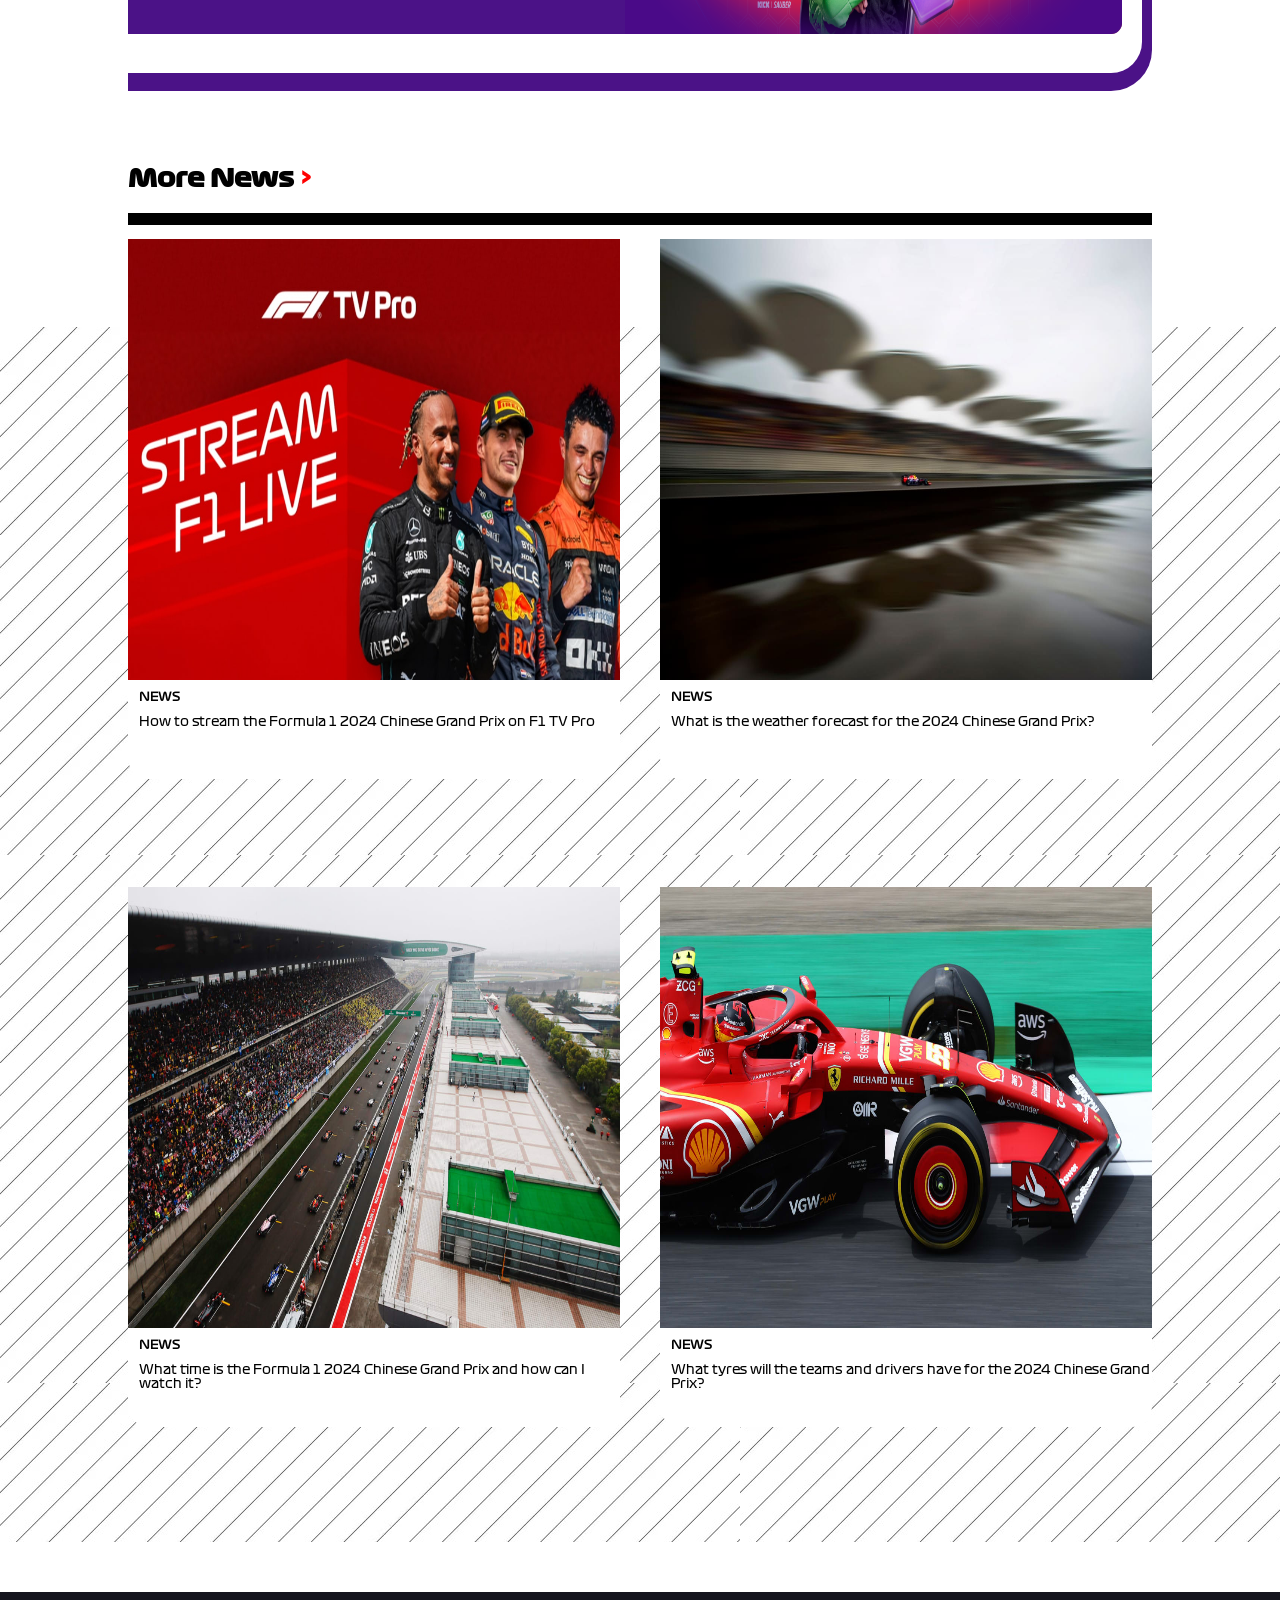
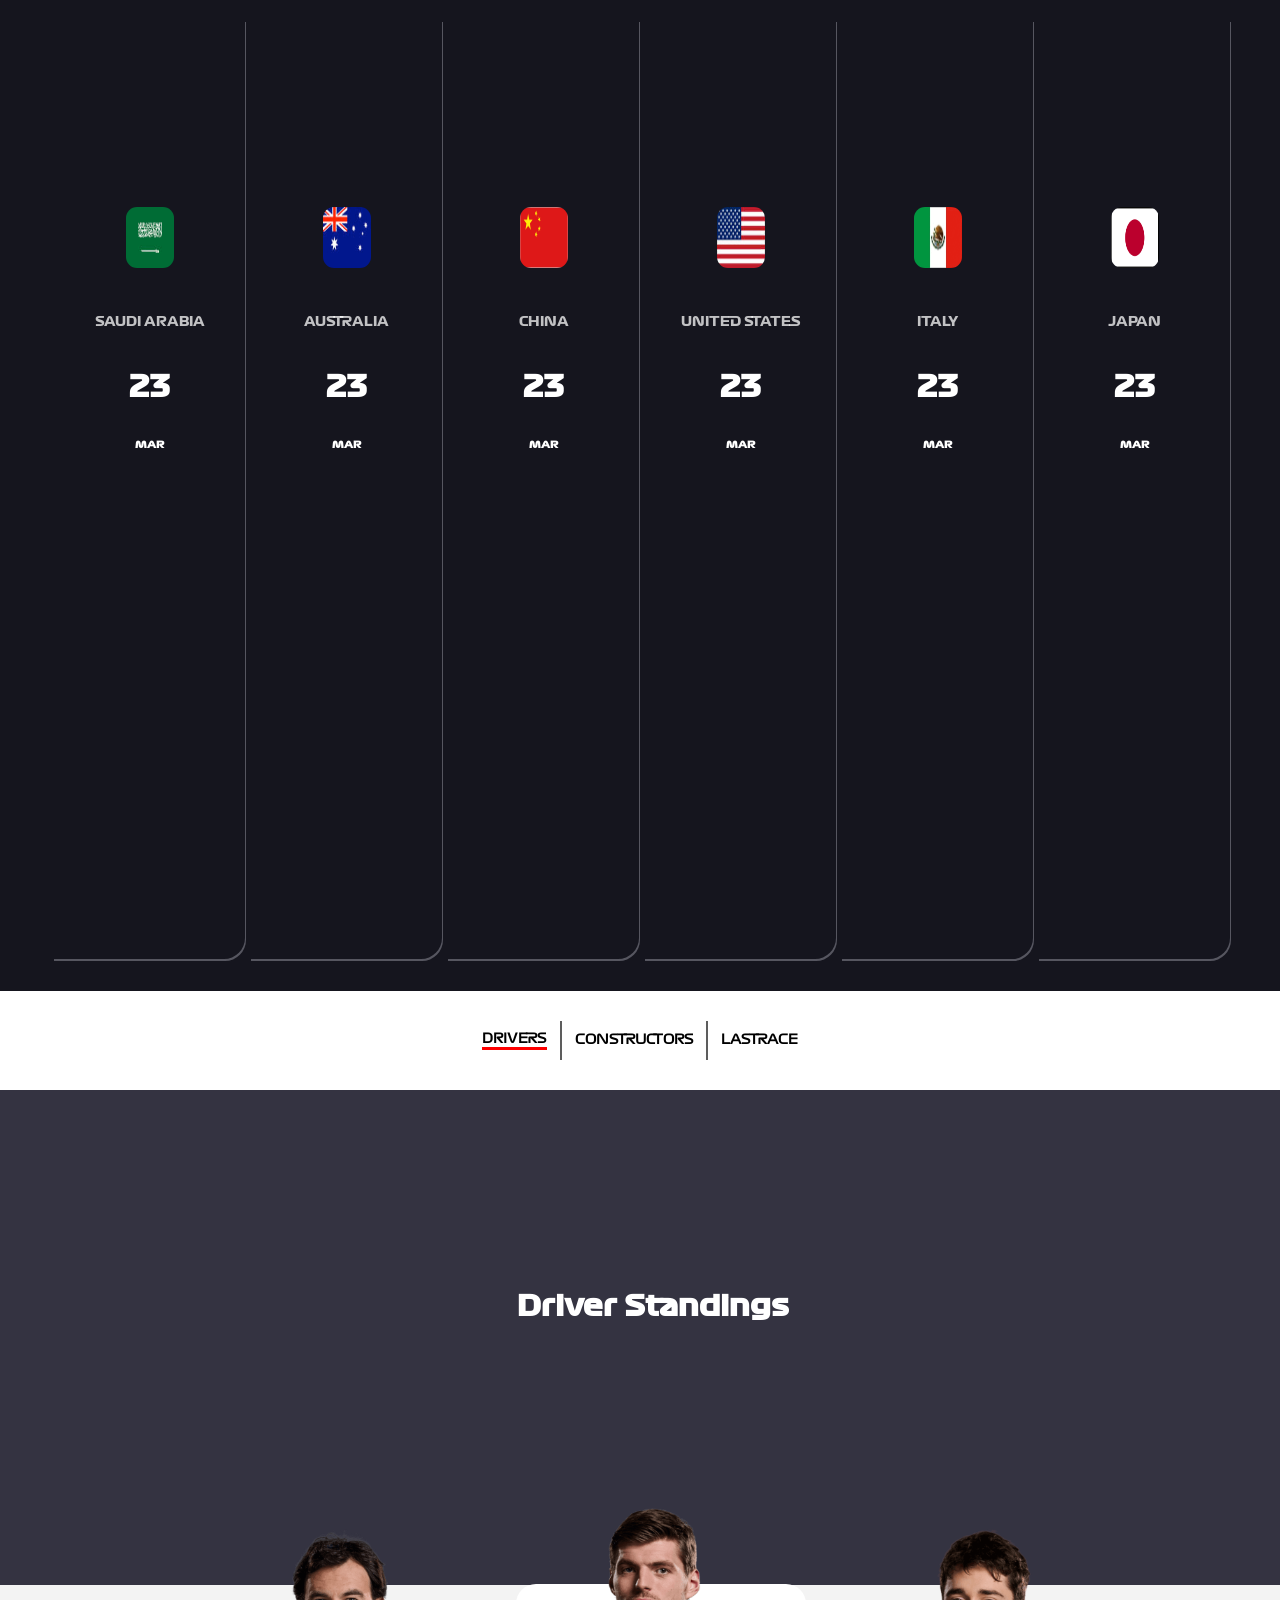
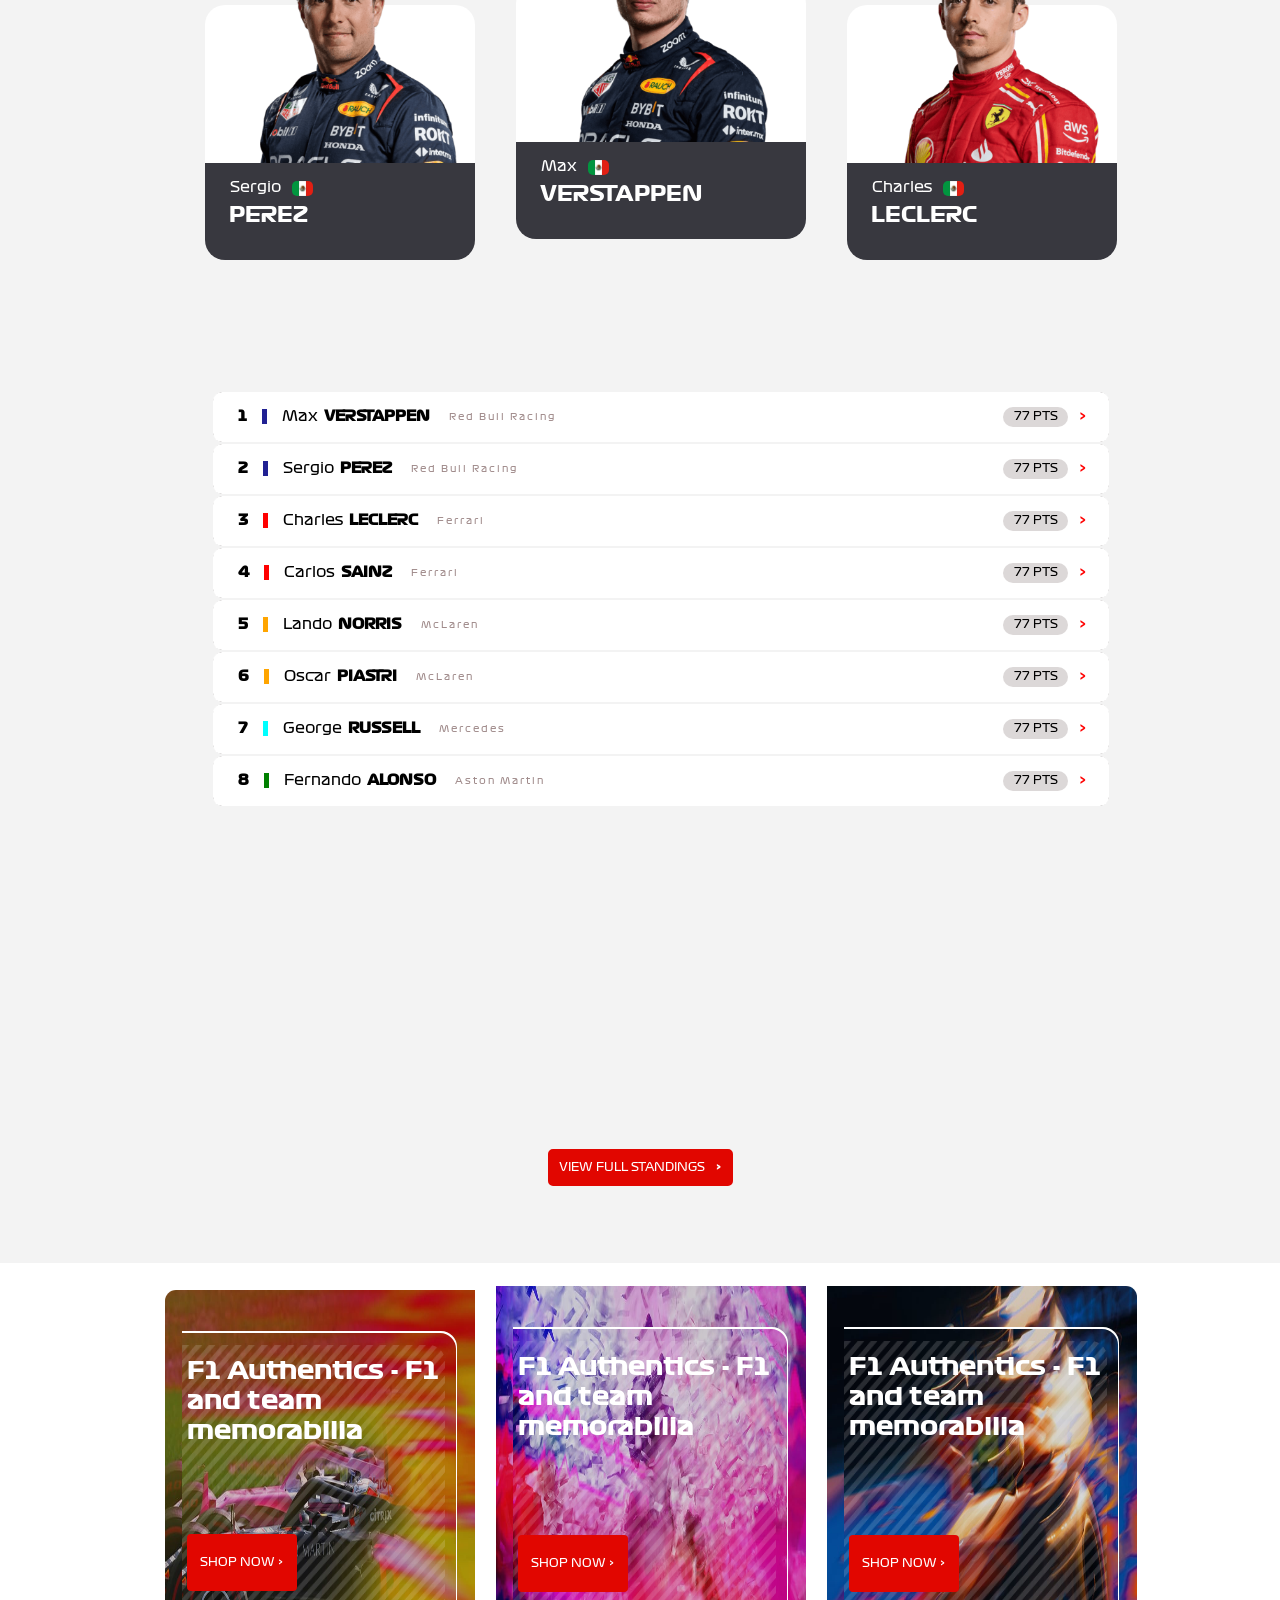
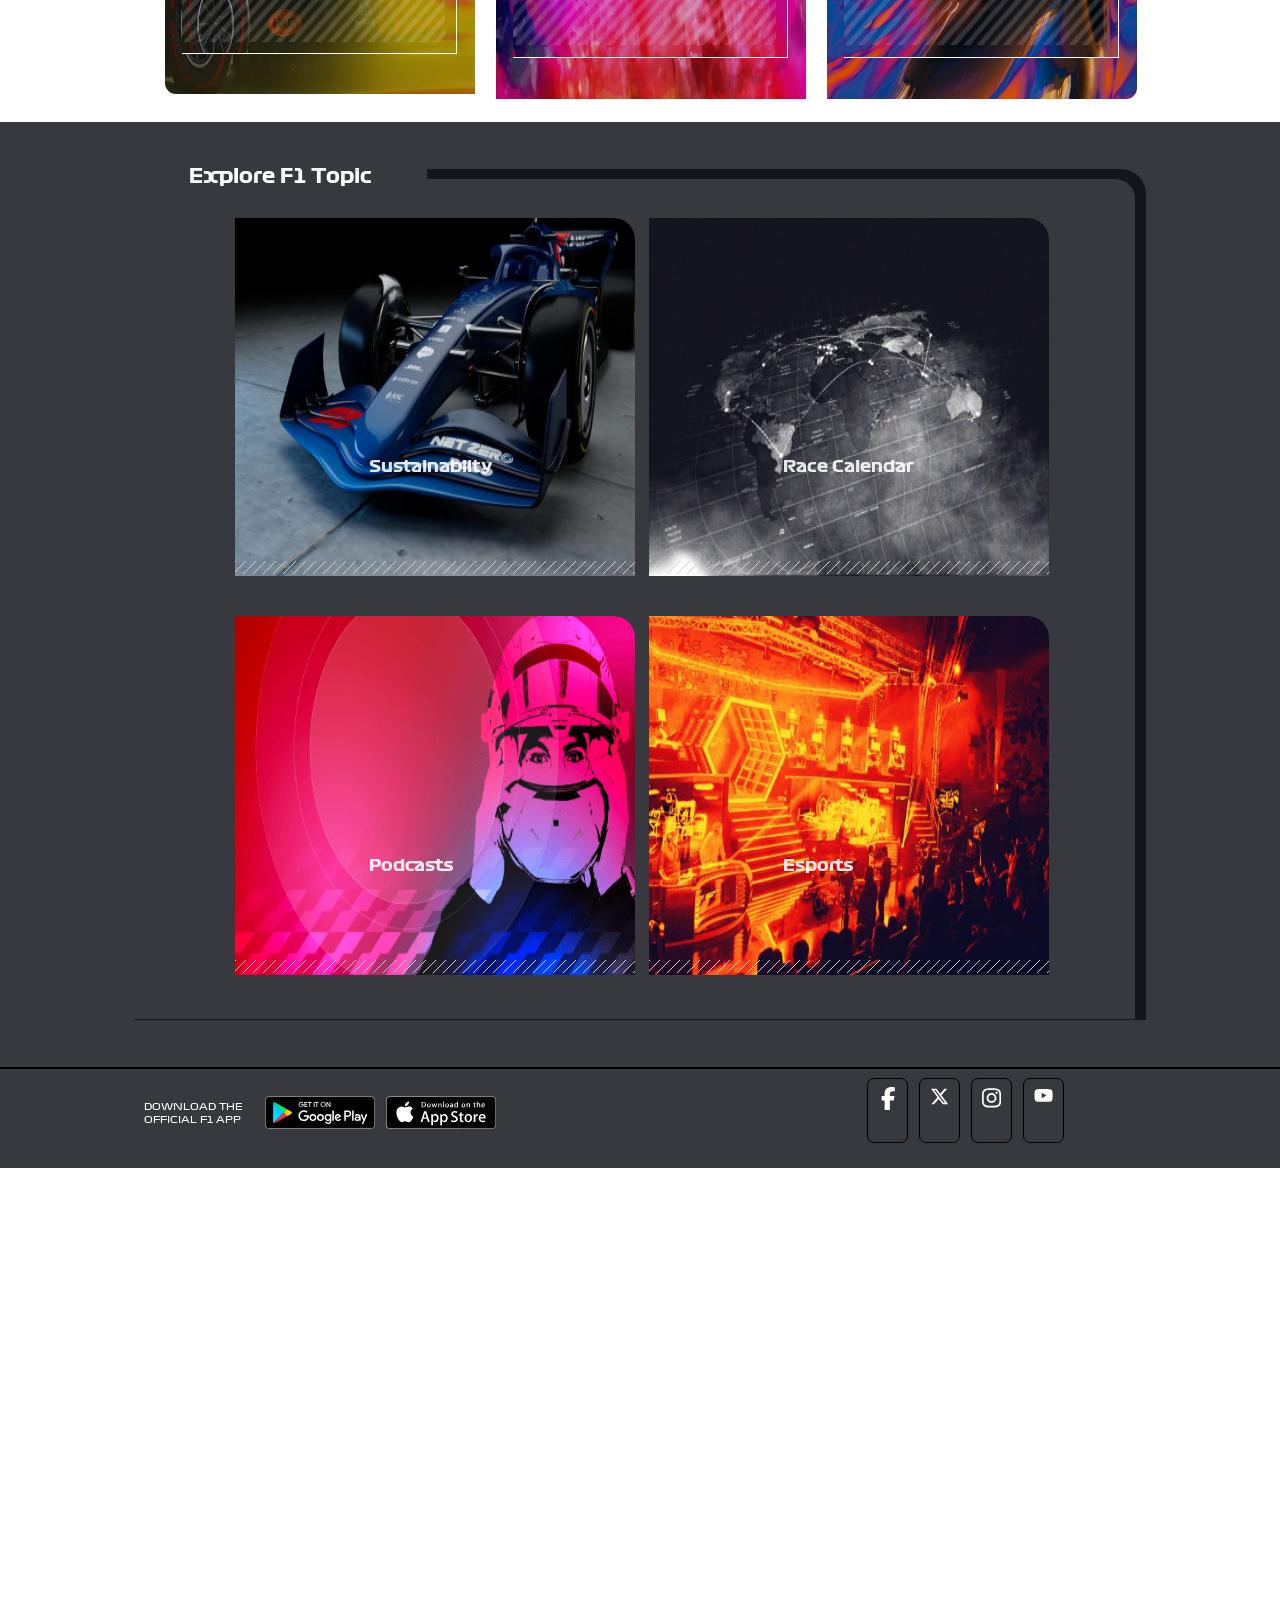
==== commit 586a207d: "exploref1topic is done" ====
--- a/formulaOne.html
+++ b/formulaOne.html
@@ -381,7 +381,125 @@
                      
                     </div>
 
-                    <div class="driversConstructorsLastrace"></div>
+                    <div class="driversConstructorsLastrace"><h4>DRIVERS <div class="nowdriver"></div></h4><div class="vline"></div><h4>CONSTRUCTORS</h4><div class="vline"></div><h4>LASTRACE</h4></div>
+                    <div class="leadingDriversMainContainer">
+                        <div class="leadingDrivertopContainer">
+                            <h4>Driver Standings</h4>
+                        </div>
+                        <div class="leadingDriversContainer">
+                            <div class="leadingDriver2">
+                                <div class="leadingDriverimg">
+                                    <img src="assests/image (18).png" alt="">
+                                </div>
+                                <div class="leadingDrivercontant">
+                                    <div class="leadingDriverName"><p>Sergio</p><img src="assests/image.gif" alt=""></div>
+                                    <div class="leadingDriverLastName"><p>PEREZ</p></div>
+                                </div>
+                            </div>
+                            <div class="leadingDriver1">
+                                <div class="leadingDriverimg">
+                                    <img src="assests/image (17).png" alt="">
+                                </div>
+                                <div class="leadingDrivercontant">
+                                    <div class="leadingDriverName"><p>Max</p><img src="assests/image.gif" alt=""></div>
+                                    <div class="leadingDriverLastName"><p>VERSTAPPEN</p></div>
+                                </div>
+                            </div>
+                            <div class="leadingDriver2">
+                                <div class="leadingDriverimg">
+                                    <img src="assests/image (16).png" alt="">
+                                </div>
+                                <div class="leadingDrivercontant">
+                                    <div class="leadingDriverName"><p>Charles</p><img src="assests/image.gif" alt=""></div>
+                                    <div class="leadingDriverLastName"><p>LECLERC</p></div>
+                                </div>
+                            </div>
+
+                        </div>
+                        <div class="driversscoreMaincontainer">
+                            <div class="driversScoreContainer">
+
+                                <div class="driverScore">
+                                    <div class="driverScoreLeft"><h1>1</h1><div class="scoreLine" style="background-color: rgb(33, 33, 147);"></div><p>Max</p><h2>VERSTAPPEN</h2> <h6>Red Bull Racing</h6></div>
+                                    <div class="driverScoreRight"><div class="driverScorepts"><p>77 PTS</p></div> <span>></span></div>
+                                </div>
+                                <div class="driverScore">
+                                    <div class="driverScoreLeft"><h1>2</h1><div class="scoreLine" style="background-color: rgb(33, 33, 147);"></div><p>Sergio</p><h2>PEREZ</h2> <h6>Red Bull Racing</h6></div>
+                                    <div class="driverScoreRight"><div class="driverScorepts"><p>77 PTS</p></div> <span>></span></div>
+                                </div>
+                                <div class="driverScore">
+                                    <div class="driverScoreLeft"><h1>3</h1><div class="scoreLine" style="background-color: red;"></div><p>Charles</p><h2>LECLERC</h2> <h6>Ferrari</h6></div>
+                                    <div class="driverScoreRight"><div class="driverScorepts"><p>77 PTS</p></div> <span>></span></div>
+                                </div>
+                                <div class="driverScore">
+                                    <div class="driverScoreLeft"><h1>4</h1><div class="scoreLine" style="background-color: red;"></div><p>Carlos</p><h2>SAINZ</h2> <h6>Ferrari</h6></div>
+                                    <div class="driverScoreRight"><div class="driverScorepts"><p>77 PTS</p></div> <span>></span></div>
+                                </div>
+                                <div class="driverScore">
+                                    <div class="driverScoreLeft"><h1>5</h1><div class="scoreLine" style="background-color: orange;"></div><p>Lando</p><h2>NORRIS</h2> <h6>McLaren</h6></div>
+                                    <div class="driverScoreRight"><div class="driverScorepts"><p>77 PTS</p></div> <span>></span></div>
+                                </div>
+                                <div class="driverScore">
+                                    <div class="driverScoreLeft"><h1>6</h1><div class="scoreLine" style="background-color: orange;"></div><p>Oscar</p><h2>PIASTRI</h2> <h6>McLaren</h6></div>
+                                    <div class="driverScoreRight"><div class="driverScorepts"><p>77 PTS</p></div> <span>></span></div>
+                                </div>
+                                <div class="driverScore">
+                                    <div class="driverScoreLeft"><h1>7</h1><div class="scoreLine" style="background-color: aqua;"></div><p>George</p><h2>RUSSELL</h2> <h6>Mercedes</h6></div>
+                                    <div class="driverScoreRight"><div class="driverScorepts"><p>77 PTS</p></div> <span>></span></div>
+                                </div>
+                                <div class="driverScore">
+                                    <div class="driverScoreLeft"><h1>8</h1><div class="scoreLine" style="background-color: green;"></div><p>Fernando</p><h2>ALONSO</h2> <h6>Aston Martin</h6></div>
+                                    <div class="driverScoreRight"><div class="driverScorepts"><p>77 PTS</p></div> <span>></span></div>
+                                </div>
+
+                            </div>
+
+                        </div>
+                        <div class="viewfullstandings"><div class="viewFullStandingsbtn"><P>VIEW FULL STANDINGS</P> <span>></span></div></div>
+
+                    </div>
+                    <div class="f1SubscribtionsMainContainer">
+                        <div class="f1Subscribtion1"><div class="f1Subscribtionn"><div class="f1Subscribtionnn1"><div class="f1Subscribtionn2"><div class="f1Subscribtiontitle"><p>F1 Authentics - F1 and team memorabilia</p></div><div class="f1subscribtionbtn"><p>SHOP NOW ></p></div></div></div></div></div>
+                        <div class="f1Subscribtion2"><div class="f1Subscribtionn"><div class="f1Subscribtionnn2"><div class="f1Subscribtionn2"><div class="f1Subscribtiontitle"><p>F1 Authentics - F1 and team memorabilia</p></div><div class="f1subscribtionbtn"><p>SHOP NOW ></p></div></div></div></div></div>
+                        <div class="f1Subscribtion3"><div class="f1Subscribtionn"><div class="f1Subscribtionnn3"><div class="f1Subscribtionn2"><div class="f1Subscribtiontitle"><p>F1 Authentics - F1 and team memorabilia</p></div><div class="f1subscribtionbtn"><p>SHOP NOW ></p></div></div></div></div></div>
+
+                    </div>
+                    <div class="exploreF1topicsMainContainer">
+                        <div class="exploreF1TopicsContainer">
+                            <div class="exploreF1TopicsContainer1">
+                                <div class="exploreF1TopicsContainertitle">
+                                    <p>Explore F1 Topic</p>
+                                </div>
+                                <div class="exploreF1TopicsContainertitle1">
+                                </div>
+                                
+                                <div class="exploreF1TopicsContainer2">
+                                    <div class="exploreF1Topiccss"><img src="assests/ex1.jpg" alt=""><div class="exploreF1Topiccsstitle"><p>Sustainabilty</p></div><div class="explorehoverefx"></div></div>
+                                    <div class="exploreF1Topiccss"><img src="assests/ex2.jpg" alt=""><div class="exploreF1Topiccsstitle"><p>Race Calendar</p></div><div class="explorehoverefx"></div></div>
+                                    <div class="exploreF1Topiccss"><img src="assests/ex3.png" alt=""><div class="exploreF1Topiccsstitle"><p>Podcasts</p></div><div class="explorehoverefx"></div></div>
+                                    <div class="exploreF1Topiccss"><img src="assests/ex4.jpg" alt=""><div class="exploreF1Topiccsstitle"><p>Esports</p></div><div class="explorehoverefx"></div></div>
+                                
+                                    
+                                </div>
+                            </div>
+
+                        </div>
+                    </div>
+                    <div class="bline"></div>
+                    <div class="appsMainContainer">
+                        <div class="appsLeft">
+                            <div class="leftappdown">
+                                <p>DOWNLOAD THE OFFICIAL F1 APP</p></div>
+                                <div class="downplay">
+                                    <svg id="Layer_1" xmlns="http://www.w3.org/2000/svg" viewBox="0 0 135 40" width="2500" height="741"><style>.st0{fill:#a6a6a6}.st1{stroke:#fff;stroke-width:.2;stroke-miterlimit:10}.st1,.st2{fill:#fff}.st3{fill:url(#SVGID_1_)}.st4{fill:url(#SVGID_2_)}.st5{fill:url(#SVGID_3_)}.st6{fill:url(#SVGID_4_)}.st7,.st8,.st9{opacity:.2;enable-background:new}.st8,.st9{opacity:.12}.st9{opacity:.25;fill:#fff}</style><path d="M130 40H5c-2.8 0-5-2.2-5-5V5c0-2.8 2.2-5 5-5h125c2.8 0 5 2.2 5 5v30c0 2.8-2.2 5-5 5z"/><path class="st0" d="M130 .8c2.3 0 4.2 1.9 4.2 4.2v30c0 2.3-1.9 4.2-4.2 4.2H5C2.7 39.2.8 37.3.8 35V5C.8 2.7 2.7.8 5 .8h125m0-.8H5C2.2 0 0 2.3 0 5v30c0 2.8 2.2 5 5 5h125c2.8 0 5-2.2 5-5V5c0-2.7-2.2-5-5-5z"/><path class="st1" d="M47.4 10.2c0 .8-.2 1.5-.7 2-.6.6-1.3.9-2.2.9-.9 0-1.6-.3-2.2-.9-.6-.6-.9-1.3-.9-2.2 0-.9.3-1.6.9-2.2.6-.6 1.3-.9 2.2-.9.4 0 .8.1 1.2.3.4.2.7.4.9.7l-.5.5c-.4-.5-.9-.7-1.6-.7-.6 0-1.2.2-1.6.7-.5.4-.7 1-.7 1.7s.2 1.3.7 1.7c.5.4 1 .7 1.6.7.7 0 1.2-.2 1.7-.7.3-.3.5-.7.5-1.2h-2.2v-.8h2.9v.4zM52 7.7h-2.7v1.9h2.5v.7h-2.5v1.9H52v.8h-3.5V7H52v.7zM55.3 13h-.8V7.7h-1.7V7H57v.7h-1.7V13zM59.9 13V7h.8v6h-.8zM64.1 13h-.8V7.7h-1.7V7h4.1v.7H64V13zM73.6 12.2c-.6.6-1.3.9-2.2.9-.9 0-1.6-.3-2.2-.9-.6-.6-.9-1.3-.9-2.2s.3-1.6.9-2.2c.6-.6 1.3-.9 2.2-.9.9 0 1.6.3 2.2.9.6.6.9 1.3.9 2.2 0 .9-.3 1.6-.9 2.2zm-3.8-.5c.4.4 1 .7 1.6.7.6 0 1.2-.2 1.6-.7.4-.4.7-1 .7-1.7s-.2-1.3-.7-1.7c-.4-.4-1-.7-1.6-.7-.6 0-1.2.2-1.6.7-.4.4-.7 1-.7 1.7s.2 1.3.7 1.7zM75.6 13V7h.9l2.9 4.7V7h.8v6h-.8l-3.1-4.9V13h-.7z"/><path class="st2" d="M68.1 21.8c-2.4 0-4.3 1.8-4.3 4.3 0 2.4 1.9 4.3 4.3 4.3s4.3-1.8 4.3-4.3c0-2.6-1.9-4.3-4.3-4.3zm0 6.8c-1.3 0-2.4-1.1-2.4-2.6s1.1-2.6 2.4-2.6c1.3 0 2.4 1 2.4 2.6 0 1.5-1.1 2.6-2.4 2.6zm-9.3-6.8c-2.4 0-4.3 1.8-4.3 4.3 0 2.4 1.9 4.3 4.3 4.3s4.3-1.8 4.3-4.3c0-2.6-1.9-4.3-4.3-4.3zm0 6.8c-1.3 0-2.4-1.1-2.4-2.6s1.1-2.6 2.4-2.6c1.3 0 2.4 1 2.4 2.6 0 1.5-1.1 2.6-2.4 2.6zm-11.1-5.5v1.8H52c-.1 1-.5 1.8-1 2.3-.6.6-1.6 1.3-3.3 1.3-2.7 0-4.7-2.1-4.7-4.8s2.1-4.8 4.7-4.8c1.4 0 2.5.6 3.3 1.3l1.3-1.3c-1.1-1-2.5-1.8-4.5-1.8-3.6 0-6.7 3-6.7 6.6 0 3.6 3.1 6.6 6.7 6.6 2 0 3.4-.6 4.6-1.9 1.2-1.2 1.6-2.9 1.6-4.2 0-.4 0-.8-.1-1.1h-6.2zm45.4 1.4c-.4-1-1.4-2.7-3.6-2.7s-4 1.7-4 4.3c0 2.4 1.8 4.3 4.2 4.3 1.9 0 3.1-1.2 3.5-1.9l-1.4-1c-.5.7-1.1 1.2-2.1 1.2s-1.6-.4-2.1-1.3l5.7-2.4-.2-.5zm-5.8 1.4c0-1.6 1.3-2.5 2.2-2.5.7 0 1.4.4 1.6.9l-3.8 1.6zM82.6 30h1.9V17.5h-1.9V30zm-3-7.3c-.5-.5-1.3-1-2.3-1-2.1 0-4.1 1.9-4.1 4.3s1.9 4.2 4.1 4.2c1 0 1.8-.5 2.2-1h.1v.6c0 1.6-.9 2.5-2.3 2.5-1.1 0-1.9-.8-2.1-1.5l-1.6.7c.5 1.1 1.7 2.5 3.8 2.5 2.2 0 4-1.3 4-4.4V22h-1.8v.7zm-2.2 5.9c-1.3 0-2.4-1.1-2.4-2.6s1.1-2.6 2.4-2.6c1.3 0 2.3 1.1 2.3 2.6s-1 2.6-2.3 2.6zm24.4-11.1h-4.5V30h1.9v-4.7h2.6c2.1 0 4.1-1.5 4.1-3.9s-2-3.9-4.1-3.9zm.1 6h-2.7v-4.3h2.7c1.4 0 2.2 1.2 2.2 2.1-.1 1.1-.9 2.2-2.2 2.2zm11.5-1.8c-1.4 0-2.8.6-3.3 1.9l1.7.7c.4-.7 1-.9 1.7-.9 1 0 1.9.6 2 1.6v.1c-.3-.2-1.1-.5-1.9-.5-1.8 0-3.6 1-3.6 2.8 0 1.7 1.5 2.8 3.1 2.8 1.3 0 1.9-.6 2.4-1.2h.1v1h1.8v-4.8c-.2-2.2-1.9-3.5-4-3.5zm-.2 6.9c-.6 0-1.5-.3-1.5-1.1 0-1 1.1-1.3 2-1.3.8 0 1.2.2 1.7.4-.2 1.2-1.2 2-2.2 2zm10.5-6.6l-2.1 5.4h-.1l-2.2-5.4h-2l3.3 7.6-1.9 4.2h1.9l5.1-11.8h-2zm-16.8 8h1.9V17.5h-1.9V30z"/><g><linearGradient id="SVGID_1_" gradientUnits="userSpaceOnUse" x1="21.8" y1="33.29" x2="5.017" y2="16.508" gradientTransform="matrix(1 0 0 -1 0 42)"><stop offset="0" stop-color="#00a0ff"/><stop offset=".007" stop-color="#00a1ff"/><stop offset=".26" stop-color="#00beff"/><stop offset=".512" stop-color="#00d2ff"/><stop offset=".76" stop-color="#00dfff"/><stop offset="1" stop-color="#00e3ff"/></linearGradient><path class="st3" d="M10.4 7.5c-.3.3-.4.8-.4 1.4V31c0 .6.2 1.1.5 1.4l.1.1L23 20.1v-.2L10.4 7.5z"/><linearGradient id="SVGID_2_" gradientUnits="userSpaceOnUse" x1="33.834" y1="21.999" x2="9.637" y2="21.999" gradientTransform="matrix(1 0 0 -1 0 42)"><stop offset="0" stop-color="#ffe000"/><stop offset=".409" stop-color="#ffbd00"/><stop offset=".775" stop-color="orange"/><stop offset="1" stop-color="#ff9c00"/></linearGradient><path class="st4" d="M27 24.3l-4.1-4.1V19.9l4.1-4.1.1.1 4.9 2.8c1.4.8 1.4 2.1 0 2.9l-5 2.7z"/><linearGradient id="SVGID_3_" gradientUnits="userSpaceOnUse" x1="24.827" y1="19.704" x2="2.069" y2="-3.054" gradientTransform="matrix(1 0 0 -1 0 42)"><stop offset="0" stop-color="#ff3a44"/><stop offset="1" stop-color="#c31162"/></linearGradient><path class="st5" d="M27.1 24.2L22.9 20 10.4 32.5c.5.5 1.2.5 2.1.1l14.6-8.4"/><linearGradient id="SVGID_4_" gradientUnits="userSpaceOnUse" x1="7.297" y1="41.824" x2="17.46" y2="31.661" gradientTransform="matrix(1 0 0 -1 0 42)"><stop offset="0" stop-color="#32a071"/><stop offset=".069" stop-color="#2da771"/><stop offset=".476" stop-color="#15cf74"/><stop offset=".801" stop-color="#06e775"/><stop offset="1" stop-color="#00f076"/></linearGradient><path class="st6" d="M27.1 15.8L12.5 7.5c-.9-.5-1.6-.4-2.1.1L22.9 20l4.2-4.2z"/><path class="st7" d="M27 24.1l-14.5 8.2c-.8.5-1.5.4-2 0l-.1.1.1.1c.5.4 1.2.5 2 0L27 24.1z"/><path class="st8" d="M10.4 32.3c-.3-.3-.4-.8-.4-1.4v.1c0 .6.2 1.1.5 1.4v-.1h-.1zM32 21.3l-5 2.8.1.1 4.9-2.8c.7-.4 1-.9 1-1.4 0 .5-.4.9-1 1.3z"/><path class="st9" d="M12.5 7.6L32 18.7c.6.4 1 .8 1 1.3 0-.5-.3-1-1-1.4L12.5 7.5c-1.4-.8-2.5-.2-2.5 1.4V9c0-1.5 1.1-2.2 2.5-1.4z"/></g></svg>
+                                </div><div class="downplay"><svg xmlns="http://www.w3.org/2000/svg" width="2500" height="741" viewBox="0 0 539.856 160"><g transform="scale(4.00216 4.0011)"><path fill="#FFF" d="M134.032 35.268a3.83 3.83 0 0 1-3.834 3.83H4.729a3.835 3.835 0 0 1-3.839-3.83V4.725A3.84 3.84 0 0 1 4.729.89h125.468a3.834 3.834 0 0 1 3.834 3.835l.001 30.543z"/><path fill="#A6A6A6" d="M130.198 39.989H4.729A4.73 4.73 0 0 1 0 35.268V4.726A4.733 4.733 0 0 1 4.729 0h125.468a4.735 4.735 0 0 1 4.729 4.726v30.542c.002 2.604-2.123 4.721-4.728 4.721z"/><path d="M134.032 35.268a3.83 3.83 0 0 1-3.834 3.83H4.729a3.835 3.835 0 0 1-3.839-3.83V4.725A3.84 3.84 0 0 1 4.729.89h125.468a3.834 3.834 0 0 1 3.834 3.835l.001 30.543z"/><path fill="#FFF" d="M30.128 19.784c-.029-3.223 2.639-4.791 2.761-4.864-1.511-2.203-3.853-2.504-4.676-2.528-1.967-.207-3.875 1.177-4.877 1.177-1.022 0-2.565-1.157-4.228-1.123-2.14.033-4.142 1.272-5.24 3.196-2.266 3.923-.576 9.688 1.595 12.859 1.086 1.554 2.355 3.287 4.016 3.226 1.625-.066 2.232-1.035 4.193-1.035 1.943 0 2.513 1.035 4.207.996 1.744-.027 2.842-1.56 3.89-3.127 1.255-1.779 1.759-3.533 1.779-3.623-.04-.014-3.386-1.292-3.42-5.154zM26.928 10.306c.874-1.093 1.472-2.58 1.306-4.089-1.265.056-2.847.875-3.758 1.944-.806.942-1.526 2.486-1.34 3.938 1.421.106 2.88-.717 3.792-1.793z"/><linearGradient id="a" gradientUnits="userSpaceOnUse" x1="-23.235" y1="97.431" x2="-23.235" y2="61.386" gradientTransform="matrix(4.0022 0 0 4.0011 191.95 -349.736)"><stop offset="0" stop-color="#1a1a1a" stop-opacity=".1"/><stop offset=".123" stop-color="#212121" stop-opacity=".151"/><stop offset=".308" stop-color="#353535" stop-opacity=".227"/><stop offset=".532" stop-color="#575757" stop-opacity=".318"/><stop offset=".783" stop-color="#858585" stop-opacity=".421"/><stop offset="1" stop-color="#b3b3b3" stop-opacity=".51"/></linearGradient><path fill="url(#a)" d="M130.198 0H62.993l26.323 39.989h40.882a4.733 4.733 0 0 0 4.729-4.724V4.726A4.734 4.734 0 0 0 130.198 0z"/><g fill="#FFF"><path d="M53.665 31.504h-2.271l-1.244-3.909h-4.324l-1.185 3.909H42.43l4.285-13.308h2.646l4.304 13.308zm-3.89-5.549L48.65 22.48c-.119-.355-.343-1.191-.671-2.507h-.04c-.132.566-.343 1.402-.632 2.507l-1.106 3.475h3.574zM64.663 26.588c0 1.632-.443 2.922-1.33 3.869-.794.843-1.781 1.264-2.958 1.264-1.271 0-2.185-.453-2.74-1.361v5.035h-2.132V25.062c0-1.025-.027-2.076-.079-3.154h1.875l.119 1.521h.04c.711-1.146 1.79-1.719 3.238-1.719 1.132 0 2.077.447 2.833 1.342.755.897 1.134 2.075 1.134 3.536zm-2.172.078c0-.934-.21-1.704-.632-2.311-.461-.631-1.08-.947-1.856-.947-.526 0-1.004.176-1.431.523-.428.35-.708.807-.839 1.373a2.784 2.784 0 0 0-.099.649v1.601c0 .697.214 1.286.642 1.768.428.48.984.721 1.668.721.803 0 1.428-.311 1.875-.928.448-.619.672-1.435.672-2.449zM75.7 26.588c0 1.632-.443 2.922-1.33 3.869-.795.843-1.781 1.264-2.959 1.264-1.271 0-2.185-.453-2.74-1.361v5.035h-2.132V25.062c0-1.025-.027-2.076-.079-3.154h1.875l.119 1.521h.04c.71-1.146 1.789-1.719 3.238-1.719 1.131 0 2.076.447 2.834 1.342.754.897 1.134 2.075 1.134 3.536zm-2.173.078c0-.934-.211-1.704-.633-2.311-.461-.631-1.078-.947-1.854-.947-.526 0-1.004.176-1.433.523-.428.35-.707.807-.838 1.373-.065.264-.1.479-.1.649v1.601c0 .697.215 1.286.641 1.768.428.479.984.721 1.67.721.804 0 1.429-.311 1.875-.928.448-.619.672-1.435.672-2.449zM88.04 27.771c0 1.133-.396 2.054-1.183 2.765-.866.776-2.075 1.165-3.625 1.165-1.432 0-2.58-.276-3.446-.829l.493-1.777c.935.554 1.962.83 3.08.83.804 0 1.429-.182 1.875-.543.447-.362.673-.846.673-1.45 0-.541-.187-.994-.554-1.363-.369-.368-.979-.711-1.836-1.026-2.33-.869-3.496-2.14-3.496-3.812 0-1.092.412-1.986 1.234-2.685.822-.698 1.912-1.047 3.268-1.047 1.211 0 2.22.211 3.021.632l-.535 1.738c-.754-.408-1.605-.612-2.557-.612-.752 0-1.342.185-1.764.553-.355.329-.535.73-.535 1.206 0 .525.205.961.613 1.303.354.315 1 .658 1.934 1.026 1.146.462 1.988 1 2.527 1.618.543.618.813 1.389.813 2.308zM95.107 23.508h-2.35v4.659c0 1.185.414 1.776 1.244 1.776.381 0 .697-.032.947-.099l.059 1.619c-.42.157-.973.236-1.658.236-.842 0-1.5-.257-1.975-.771-.473-.514-.711-1.375-.711-2.587v-4.837h-1.4v-1.6h1.4v-1.757l2.094-.632v2.389h2.35v1.604zM105.689 26.627c0 1.475-.422 2.686-1.264 3.633-.881.975-2.053 1.461-3.514 1.461-1.41 0-2.531-.467-3.367-1.4-.836-.935-1.254-2.113-1.254-3.534 0-1.487.432-2.705 1.293-3.652.863-.948 2.025-1.422 3.486-1.422 1.408 0 2.539.468 3.395 1.402.818.906 1.225 2.076 1.225 3.512zm-2.21.049c0-.879-.19-1.633-.571-2.264-.447-.762-1.087-1.143-1.916-1.143-.854 0-1.509.381-1.955 1.143-.382.631-.572 1.398-.572 2.304 0 .88.19 1.636.572 2.265.461.762 1.104 1.143 1.937 1.143.815 0 1.454-.389 1.916-1.162.392-.646.589-1.405.589-2.286zM112.622 23.783a3.71 3.71 0 0 0-.672-.059c-.75 0-1.33.282-1.738.85-.354.5-.532 1.132-.532 1.895v5.035h-2.132V24.93a67.43 67.43 0 0 0-.062-3.021h1.857l.078 1.836h.059c.226-.631.58-1.14 1.066-1.521a2.578 2.578 0 0 1 1.541-.514c.197 0 .375.014.533.039l.002 2.034zM122.157 26.252a5 5 0 0 1-.078.967h-6.396c.024.948.334 1.674.928 2.174.539.446 1.236.67 2.092.67.947 0 1.811-.15 2.588-.453l.334 1.479c-.908.396-1.98.593-3.217.593-1.488 0-2.656-.438-3.506-1.312-.848-.875-1.273-2.051-1.273-3.524 0-1.446.395-2.651 1.186-3.612.828-1.026 1.947-1.539 3.355-1.539 1.383 0 2.43.513 3.141 1.539.563.813.846 1.821.846 3.018zm-2.033-.553c.015-.633-.125-1.178-.414-1.639-.369-.594-.937-.89-1.698-.89-.697 0-1.265.289-1.697.869-.355.461-.566 1.015-.631 1.658l4.44.002z"/></g><g fill="#FFF"><path d="M45.211 13.491c-.593 0-1.106-.029-1.533-.078V6.979a11.606 11.606 0 0 1 1.805-.136c2.445 0 3.571 1.203 3.571 3.164 0 2.262-1.33 3.484-3.843 3.484zm.358-5.823c-.33 0-.611.02-.844.068v4.891c.126.02.368.029.708.029 1.602 0 2.514-.912 2.514-2.62 0-1.523-.825-2.368-2.378-2.368zM52.563 13.54c-1.378 0-2.271-1.029-2.271-2.426 0-1.456.912-2.494 2.349-2.494 1.358 0 2.271.98 2.271 2.417 0 1.474-.941 2.503-2.349 2.503zm.04-4.154c-.757 0-1.242.708-1.242 1.698 0 .971.495 1.679 1.232 1.679s1.232-.757 1.232-1.699c0-.96-.485-1.678-1.222-1.678zM62.77 8.717l-1.475 4.716h-.961l-.611-2.048a15.53 15.53 0 0 1-.379-1.523h-.02c-.077.514-.223 1.029-.378 1.523l-.65 2.048h-.971l-1.388-4.716h1.077l.534 2.242c.126.534.232 1.038.32 1.514h.02c.077-.397.203-.893.388-1.504l.67-2.251h.854l.641 2.203c.155.534.281 1.058.379 1.553h.028c.068-.485.175-1 .32-1.553l.573-2.203 1.029-.001zM68.2 13.433h-1.048v-2.708c0-.834-.32-1.252-.951-1.252-.621 0-1.048.534-1.048 1.155v2.805h-1.048v-3.368c0-.417-.01-.864-.039-1.349h.922l.049.728h.029c.282-.504.854-.824 1.495-.824.99 0 1.64.757 1.64 1.989l-.001 2.824zM71.09 13.433h-1.049v-6.88h1.049v6.88zM74.911 13.54c-1.377 0-2.271-1.029-2.271-2.426 0-1.456.912-2.494 2.348-2.494 1.359 0 2.271.98 2.271 2.417.001 1.474-.941 2.503-2.348 2.503zm.039-4.154c-.757 0-1.242.708-1.242 1.698 0 .971.496 1.679 1.231 1.679.738 0 1.232-.757 1.232-1.699.001-.96-.483-1.678-1.221-1.678zM81.391 13.433l-.076-.543h-.028c-.32.437-.787.65-1.379.65-.845 0-1.445-.592-1.445-1.388 0-1.164 1.009-1.766 2.756-1.766v-.087c0-.621-.329-.932-.979-.932-.465 0-.873.117-1.232.35l-.213-.689c.436-.272.98-.408 1.619-.408 1.232 0 1.854.65 1.854 1.951v1.737c0 .476.021.845.068 1.126l-.945-.001zm-.144-2.349c-1.164 0-1.748.282-1.748.951 0 .495.301.737.719.737.533 0 1.029-.407 1.029-.96v-.728zM87.357 13.433l-.049-.757h-.029c-.301.572-.807.864-1.514.864-1.137 0-1.979-1-1.979-2.407 0-1.475.873-2.514 2.065-2.514.631 0 1.078.213 1.33.641h.021V6.553h1.049v5.609c0 .456.011.883.039 1.271h-.933zm-.155-2.775c0-.66-.437-1.223-1.104-1.223-.777 0-1.252.689-1.252 1.659 0 .951.493 1.602 1.231 1.602.659 0 1.125-.573 1.125-1.252v-.786zM94.902 13.54c-1.377 0-2.27-1.029-2.27-2.426 0-1.456.912-2.494 2.348-2.494 1.359 0 2.271.98 2.271 2.417.001 1.474-.94 2.503-2.349 2.503zm.039-4.154c-.756 0-1.241.708-1.241 1.698 0 .971.495 1.679 1.231 1.679.738 0 1.232-.757 1.232-1.699.002-.96-.483-1.678-1.222-1.678zM102.887 13.433h-1.049v-2.708c0-.834-.32-1.252-.951-1.252-.621 0-1.047.534-1.047 1.155v2.805h-1.049v-3.368c0-.417-.01-.864-.039-1.349h.922l.049.728h.029c.281-.504.854-.825 1.494-.825.99 0 1.641.757 1.641 1.989v2.825zM109.938 9.503h-1.153v2.29c0 .583.202.874.61.874.185 0 .34-.02.465-.049l.029.796c-.203.078-.475.117-.813.117-.826 0-1.32-.456-1.32-1.65V9.503h-.688v-.786h.688v-.864l1.029-.311v1.174h1.153v.787zM115.486 13.433h-1.047v-2.688c0-.844-.319-1.271-.951-1.271-.543 0-1.049.369-1.049 1.116v2.843h-1.047v-6.88h1.047v2.833h.021c.33-.514.808-.767 1.418-.767.998 0 1.608.776 1.608 2.009v2.805zM121.17 11.327h-3.145c.02.893.611 1.397 1.486 1.397.465 0 .893-.078 1.271-.223l.163.728c-.446.194-.971.291-1.582.291-1.475 0-2.348-.932-2.348-2.377 0-1.446.894-2.533 2.23-2.533 1.205 0 1.961.893 1.961 2.242a2.02 2.02 0 0 1-.036.475zm-.961-.747c0-.728-.367-1.242-1.037-1.242-.602 0-1.078.524-1.146 1.242h2.183z"/></g></g></svg></div></div>
+                                <div class="appsRight">
+                                    <div class="socialmedias1"><svg xmlns="http://www.w3.org/2000/svg" viewBox="0 0 320 512"><path fill="#ffffff" d="M80 299.3V512H196V299.3h86.5l18-97.8H196V166.9c0-51.7 20.3-71.5 72.7-71.5c16.3 0 29.4 .4 37 1.2V7.9C291.4 4 256.4 0 236.2 0C129.3 0 80 50.5 80 159.4v42.1H14v97.8H80z"/></svg></div>
+                                    <div class="socialmedias2"><svg xmlns="http://www.w3.org/2000/svg" viewBox="0 0 512 512"><path fill="#ffffff" d="M389.2 48h70.6L305.6 224.2 487 464H345L233.7 318.6 106.5 464H35.8L200.7 275.5 26.8 48H172.4L272.9 180.9 389.2 48zM364.4 421.8h39.1L151.1 88h-42L364.4 421.8z"/></svg></div>
+                                    <div class="socialmedias2"><svg xmlns="http://www.w3.org/2000/svg" viewBox="0 0 448 512"><path fill="#ffffff" d="M224.1 141c-63.6 0-114.9 51.3-114.9 114.9s51.3 114.9 114.9 114.9S339 319.5 339 255.9 287.7 141 224.1 141zm0 189.6c-41.1 0-74.7-33.5-74.7-74.7s33.5-74.7 74.7-74.7 74.7 33.5 74.7 74.7-33.6 74.7-74.7 74.7zm146.4-194.3c0 14.9-12 26.8-26.8 26.8-14.9 0-26.8-12-26.8-26.8s12-26.8 26.8-26.8 26.8 12 26.8 26.8zm76.1 27.2c-1.7-35.9-9.9-67.7-36.2-93.9-26.2-26.2-58-34.4-93.9-36.2-37-2.1-147.9-2.1-184.9 0-35.8 1.7-67.6 9.9-93.9 36.1s-34.4 58-36.2 93.9c-2.1 37-2.1 147.9 0 184.9 1.7 35.9 9.9 67.7 36.2 93.9s58 34.4 93.9 36.2c37 2.1 147.9 2.1 184.9 0 35.9-1.7 67.7-9.9 93.9-36.2 26.2-26.2 34.4-58 36.2-93.9 2.1-37 2.1-147.8 0-184.8zM398.8 388c-7.8 19.6-22.9 34.7-42.6 42.6-29.5 11.7-99.5 9-132.1 9s-102.7 2.6-132.1-9c-19.6-7.8-34.7-22.9-42.6-42.6-11.7-29.5-9-99.5-9-132.1s-2.6-102.7 9-132.1c7.8-19.6 22.9-34.7 42.6-42.6 29.5-11.7 99.5-9 132.1-9s102.7-2.6 132.1 9c19.6 7.8 34.7 22.9 42.6 42.6 11.7 29.5 9 99.5 9 132.1s2.7 102.7-9 132.1z"/></svg></div>
+                                    <div class="socialmedias2"><svg xmlns="http://www.w3.org/2000/svg" viewBox="0 0 576 512"><path fill="#ffffff" d="M549.7 124.1c-6.3-23.7-24.8-42.3-48.3-48.6C458.8 64 288 64 288 64S117.2 64 74.6 75.5c-23.5 6.3-42 24.9-48.3 48.6-11.4 42.9-11.4 132.3-11.4 132.3s0 89.4 11.4 132.3c6.3 23.7 24.8 41.5 48.3 47.8C117.2 448 288 448 288 448s170.8 0 213.4-11.5c23.5-6.3 42-24.2 48.3-47.8 11.4-42.9 11.4-132.3 11.4-132.3s0-89.4-11.4-132.3zm-317.5 213.5V175.2l142.7 81.2-142.7 81.2z"/></svg></div>
+                                </div>
+                            </div>
 
                 </div>
 
--- a/formulaOne.css
+++ b/formulaOne.css
@@ -20,7 +20,7 @@
 
 .Container{
 background-color: rgb(255, 255, 255);
-height: 811vh;
+height: 1211vh;
 width: 100%;
 
 }
@@ -156,7 +156,7 @@
     cursor: pointer;
 }
 .subscribe{
-    background-color:#ff0e0e;
+    background-color:#E10600;
     margin-left: 11px;
     width: 90px;
     align-items: center;
@@ -187,7 +187,7 @@
 width: 100%;
 height: 71px;
 top: 50px;
-background: #ff0e0e;
+background: #E10600;
 position: fixed;
 display: flex;
 justify-content: center;
@@ -204,7 +204,7 @@
     height: 0;
     width: 0;
     border: 9px solid transparent;
-    border-top-color: #ff0e0e;
+    border-top-color: #E10600;
     position: absolute;
     transform: rotate(180deg);
     left: calc(50% - 515px);
@@ -1040,11 +1040,11 @@
 
 }
 .Featuress{
-    background: #ff0000;
+    background: #E10600;
     width: 48%;
     height: 84.6vh;
     margin-top: 68px;
-    border-top-right-radius: 61px; /* Adjust as needed */
+    border-top-right-radius: 31px; /* Adjust as needed */
     cursor: pointer;
 
 
@@ -1053,7 +1053,7 @@
     background: #ffffff;
     width: 98.2%;
     height: 83vh;
-    border-top-right-radius: 58px; /* Adjust as needed */
+    border-top-right-radius: 29px; /* Adjust as needed */
     margin-top: 10px;
     cursor: pointer;
 }
@@ -1433,12 +1433,14 @@
 display: flex;
 align-items: center;
 justify-content: center;
+
 }
 
 .moreNewsContainer{
     width: 80%;
     height: 159vh;
     margin-top: -131px;
+    cursor: pointer;
 }
 
 .moreNewstitleContainer{
@@ -1592,7 +1594,7 @@
 }
 
 .raceTimess:hover .raceDate {
-    transform: translateY(340%);
+    transform: translateY(100%);
     opacity: 0;
     transition: all .3s ease-in-out;
 }
@@ -1763,4 +1765,571 @@
 .racetimesynccalendar:hover{
     border: 1.9px solid rgb(255, 255, 255);
     color: white;
+}
+
+.driversConstructorsLastrace{
+    width: 100%;
+    height: 11vh;
+    display: flex;
+    align-items: center;
+    justify-content: center;
+    font-family: f1Regular;
+    font-size: 13px;
+    color: black;
+    cursor: pointer;
+}
+.vline{
+    width: 2px;
+    height: 40%;
+    background-color: #000000a2;
+    margin-right: 13px ;
+    margin-left: 13px ;
+    
+}
+
+
+.driversConstructorsLastrace .nowdriver{
+    width: 65px;
+    height: 2.4px;
+    background: #ff0000;
+    top: 11px;
+}
+
+.leadingDriversMainContainer{
+    width: 100%;
+    height: 197vh;
+}
+.leadingDrivertopContainer{
+    width: 100%;
+    height: 55vh;
+    background-color: #343341;
+    display: flex;
+    justify-content: center;
+    align-items: center;
+}
+.leadingDrivertopContainer h4{
+    color: white;
+    font-size: 28px;
+    font-family: f1Bold;
+    margin-top: -63px;
+    margin-left: 25px;
+}
+.leadingDriversContainer{
+    width: 100%;
+    height: 45vh;
+    display: flex;
+    justify-content: center;
+    align-items: center;
+    background-color: #F3F3F3;
+}
+.leadingDriver2{
+    width: 270px;
+    height: 245px;
+    background-color: #ffffff;
+    margin-left: 41px;
+    border-radius: 20px;
+    margin-top: -120px;
+}
+.leadingDriver1{
+    width: 290px;
+    height: 245px;
+    background-color: #ffffff;
+    margin-left: 41px;
+    margin-top: -162px;
+    border-radius: 20px;
+}
+.leadingDriverimg{
+    border-top-left-radius: 20px;
+    border-top-right-radius: 20px;
+    width: 100%;
+    display: flex;
+    height: 158px;
+}
+.leadingDriverimg img{
+    margin-left: -43px;
+    margin-top: -83px;
+
+}
+.leadingDrivercontant{
+    border-bottom-left-radius: 20px;
+    border-bottom-right-radius: 20px;
+    width: 100%;
+    height: 97px;
+    background-color: #38383F;
+}
+.leadingDriverName{
+    width: 100%;
+    height: 40%;
+    display: flex;
+    align-items: center;
+}
+.leadingDriverName img{
+    margin-left: 11px;
+    width: 21px;
+    height: 15px;
+    border-radius: 5px;
+    margin-top: 12px;
+
+}
+.leadingDriverName p{
+    font-family: f1Regular;
+    font-size: 14px;
+    color: white;
+    margin-left: 25px;
+    margin-top: 11px;
+
+}
+.leadingDriverLastName p{
+    font-family: f1Bold;
+    font-size: 21px;
+    color: white;
+    margin-left: 24px;
+
+}
+
+.driversscoreMaincontainer{
+    width: 100%;
+    height: 78vh;
+    background-color: #F3F3F3;
+    display: flex;
+    justify-content: center;
+}
+
+.driversScoreContainer{
+    width: 70%;
+    height: 76vh;
+    margin-left: 41px;
+}
+.driverScore{
+    cursor: pointer;
+    width: 100%;
+    height: 50px;
+    background-color: rgb(58, 44, 44);
+    margin-top: 2px;
+    border-radius: 11px;
+    display: flex;
+    align-items: center;
+}
+.driverScoreLeft{
+    width: 86%;
+    height: 100%;
+    display: flex;
+    align-items: center;
+    color: white;
+    background-color: #ffffff;
+    border-top-left-radius: 9px;
+    border-bottom-left-radius: 9px;
+    transition: all 0.3s;
+}
+.driverScore:hover .driverScoreLeft{
+    background-color: #3A3A41
+
+}
+
+.driverScoreLeft h1{
+ font-family: f1Bold;
+ font-size: 14px;
+ margin-left: 25px;
+ color: #000;
+}
+.scoreLine{
+    width: 5px;
+    height: 15px;
+    background-color: #858080;
+    margin-left: 15px;
+}
+.driverScoreLeft p{
+    font-family: f1Regular;
+    font-size: 14px;
+    margin-left: 15px;
+    color: #000;
+}
+.driverScore:hover .driverScoreLeft p,
+.driverScore:hover .driverScoreLeft h1,
+.driverScore:hover .driverScoreLeft h2 {
+    color: white;
+}
+
+.driverScoreLeft h2{
+    font-family: f1Bold;
+    font-size: 14px;
+    margin-left: 6px;
+    color: #000;
+}
+.driverScoreLeft h6{
+    font-family: f1Regular;
+    font-weight: 100;
+    font-size: 9px;
+    letter-spacing: 2px;
+    margin-left: 19px;
+    color: #9f8a8a;
+
+}
+.driverScoreRight{
+    width: 15%;
+    height: 100%;
+    background-color: #ffffff;
+    border-top-right-radius: 9px;
+    border-bottom-right-radius: 9px;
+    display: flex;
+    align-items: center;
+    transition: all 0.3s;
+
+}
+.driverScore:hover .driverScoreRight{
+    background-color: #3A3A41
+
+}
+.driverScorepts{
+    display: flex;
+    align-items: center;
+    width: 65px;
+    height: 20px;
+    background-color: rgba(215, 211, 211, 0.87);
+    margin-left: 28px;
+    justify-content: center;
+    border-radius: 21px;
+}
+.driverScorepts p{
+    font-family: f1Regular;
+    font-weight: 100;
+    font-size: 11px;
+
+}
+.driverScoreRight span{
+    font-family: f1Regular;
+    font-size: 16px;
+    color: red;
+    margin-left: 11px;
+
+}
+
+.viewfullstandings{
+    width: 100%;
+    height: 19vh;
+    background-color: #F3F3F3;
+    display: flex;
+    align-items: center;
+    justify-content: center;
+}
+.viewFullStandingsbtn{
+    width: 185px;
+    height: 37px;
+    background-color: #E10600;
+    color: white;
+    display: flex;
+    justify-content: center;
+    align-items: center;
+    font-family: f1Regular;
+    font-size: 11px;
+    border: 2px solid #E10600;
+    border-radius: 5px;
+    cursor: pointer;
+    transition: all 0.3s;
+    margin-top: -19px;
+}
+.viewFullStandingsbtn span{
+    margin-left: 11px;
+    font-family: f1Bold;
+
+}
+.viewFullStandingsbtn:hover{
+    color: black;
+    background-color: white;
+}
+.f1SubscribtionsMainContainer{
+    width: 100%;
+    height: 51vh;
+    display: flex;
+    align-items: center;
+    justify-content: center;
+}
+.f1Subscribtion1{
+    width: 310px;
+    height: 88%;
+    background-color: #15151E;
+    margin-left: 21px;
+    background-image: url(assests/image\ \(15\).jpg);
+    background-size: 100% 100%;
+    display: flex;
+    align-items: center;
+    justify-content: center;
+    border-top-left-radius: 11px;
+    cursor: pointer;
+    border-bottom-left-radius: 11px;
+}
+.f1Subscribtion2{
+    width: 310px;
+    height: 90%;
+    background-color: #15151E;
+    margin-left: 21px;
+    background-image: url(assests/subscription2.jpg);
+    background-size: 100% 100%;
+    display: flex;
+    align-items: center;
+    justify-content: center;
+    cursor: pointer;
+}
+.f1Subscribtion3{
+    width: 310px;
+    height: 90%;
+    background-color: #15151E;
+    margin-left: 21px;
+    background-image: url(assests/subscription3.jpg);
+    background-size: 100% 100%;
+    display: flex;
+    align-items: center;
+    justify-content: center;
+    cursor: pointer;
+    border-top-right-radius: 11px;
+    border-bottom-right-radius: 11px;
+}
+.f1Subscribtionn{
+    width: 89%;
+    height:80%;
+    background-color: white;
+    border-top-right-radius: 16px;
+}
+.f1Subscribtionnn1{
+    width: 99.4%;
+    height:99.1%;
+    margin-top: 1.9px;
+    background-image: url(assests/image\ \(15\).jpg);
+    background-size: 110% 110%;
+    object-fit: cover;
+    border-top-right-radius: 16px;
+    display: flex;
+}
+.f1Subscribtionnn2{
+    width: 99.4%;
+    height:99.1%;
+    margin-top: 1.9px;
+    background-image: url(assests/subscription2.jpg);
+    background-size: 110% 110%;
+    object-fit: cover;
+    border-top-right-radius: 16px;
+    display: flex;
+}
+.f1Subscribtionnn3{
+    width: 99.4%;
+    height:99.1%;
+    margin-top: 1.9px;
+    background-image: url(assests/subscription3.jpg);
+    background-size: 110% 110%;
+    object-fit: cover;
+    border-top-right-radius: 16px;
+    display: flex;
+}
+.f1Subscribtionn2{
+    width: 96%;
+    height:93%;
+    margin-top: 11.8px;
+    background-image: url(assests/white-stripe.png);
+    background-size: 5% 5%;
+    border-top-right-radius: 16px;
+}
+.f1Subscribtiontitle{
+    width: 100%;
+    height: 60%;
+    font-family: f1Bold;
+    font-weight: 200;
+    color: white;
+    font-size: 25px;
+    margin-top: 11px;
+    margin-left: 5px;
+}
+.f1subscribtionbtn{
+    width: 110px;
+    height: 19%;
+    color: white;
+    background-color: #E10600;
+    display: flex;
+    align-items: center;
+    justify-content: center;
+    margin-left: 5px;
+    border-radius: 4px;
+    font-size: 11px;
+    font-family: f1Regular;
+
+}
+
+.exploreF1topicsMainContainer{
+    width: 100%;
+    height: 105vh;
+    background-color: #38383F;
+    display: flex;
+    align-items: center;
+    justify-content: center;
+}
+.exploreF1TopicsContainer{
+    width: 79%;
+    height: 90%;
+    background: #15151E;
+    border-top-right-radius: 25px;
+}
+.exploreF1TopicsContainer1{
+    width: 99%;
+    height: 98.7%;
+    background: #38383F;
+    border-top-right-radius: 20px;
+    margin-top: 10px;
+    display: flex;
+    flex-wrap: wrap;     
+
+}
+.exploreF1TopicsContainertitle{
+    width: calc(30% - 8px);
+    height: 32px;
+    background-color: #38383F;
+    display: flex;
+    margin-top: -19px;
+    align-items: center;
+    justify-content: center;
+    color: white;
+    font-family: f1Bold;
+    font-size: 19px;
+
+}
+.exploreF1TopicsContainertitle1{
+    width: calc(70% - 8px);
+    height: 32px;
+    display: flex;
+    margin-top: -19px;
+    align-items: center;
+    justify-content: center;
+    color: white;
+    font-family: f1Bold;
+    font-size: 19px;
+
+}
+.exploreF1TopicsContainer2{
+    width: 100%;
+    height: 95%;
+    display: flex;
+    flex-wrap: wrap;
+    justify-content: center;
+  
+}
+
+.exploreF1Topiccss{
+    width: 40%;
+    height: 45%;
+    margin-left: 14px;
+    margin-top: 11px;
+    overflow: hidden;
+    cursor: pointer;
+    border-top-right-radius: 21px;
+
+}
+.exploreF1Topiccss img{
+    width: 100%;
+    height: 100%;
+    transition: all 0.3s;
+    border-top-right-radius: 21px;
+}
+
+.exploreF1Topiccss:hover img{
+    transform: scale(1.1);
+    filter: brightness(0.5);
+    
+}
+.exploreF1Topiccss:hover .exploreF1Topiccsstitle p{
+    color: white;
+} 
+
+.exploreF1Topiccsstitle {
+    display: flex;
+    margin-top: -123px;
+    margin-left: 134px;
+    font-family: f1Bold;
+    position: relative;
+    color: rgba(255, 255, 255, 0.884);
+}
+.explorehoverefx{
+    width: 100%;
+    height: 13px;
+    margin-top: 85px;
+    color: #000;
+    background-image: url(assests/gray3-x1.png);
+    position: relative;
+}
+.bline{
+    width: 100%;
+    height: 2.3px;
+    background-color: #000;
+}
+.appsMainContainer{
+    width: 100%;
+    height: 11vh;
+    background-color: #38383F;
+ display: flex;
+}
+.appsLeft{
+    align-self: center;
+    justify-content: center;
+    display: flex;
+    width: 50%;
+    height: 100%;
+}
+.leftappdown{
+    margin-top: 9px;
+    width: 110px;
+    height: 70%;
+    color: white;
+    font-size: 10px;
+    display: flex;
+    align-items: center;
+    justify-content: center;
+    cursor: pointer;
+    font-family: f1Regular;
+}
+
+.downplay{
+    margin-top: 9px;
+    width: 110px;
+    height: 70%;
+    cursor: pointer;
+    margin-left: 11px;
+}
+.downplay svg{
+    width: 100%;
+    height: 100%;
+}
+
+.appsRight{
+    display: flex;
+    align-self: center;
+    justify-content: center;
+    width: 50%;
+    height: 100%;
+}
+.socialmedias1{
+    width: 41px;
+    height: 65%;
+    border: 1px solid black;
+    margin-top: 9px;
+    border-radius: 7px;
+    margin-left: 11px;
+    cursor: pointer;
+}
+.socialmedias1 svg{
+    width: 37%;
+    margin-top: 8px;
+    margin-left: 13px;
+
+}
+.socialmedias2{
+    width: 41px;
+    height: 65%;
+    border: 1px solid black;
+    margin-top: 9px;
+    border-radius: 7px;
+    margin-left: 11px;
+    cursor: pointer;
+}
+.socialmedias2 svg{
+    width: 49%;
+    margin-top: 8px;
+    margin-left: 10px;
+
 }
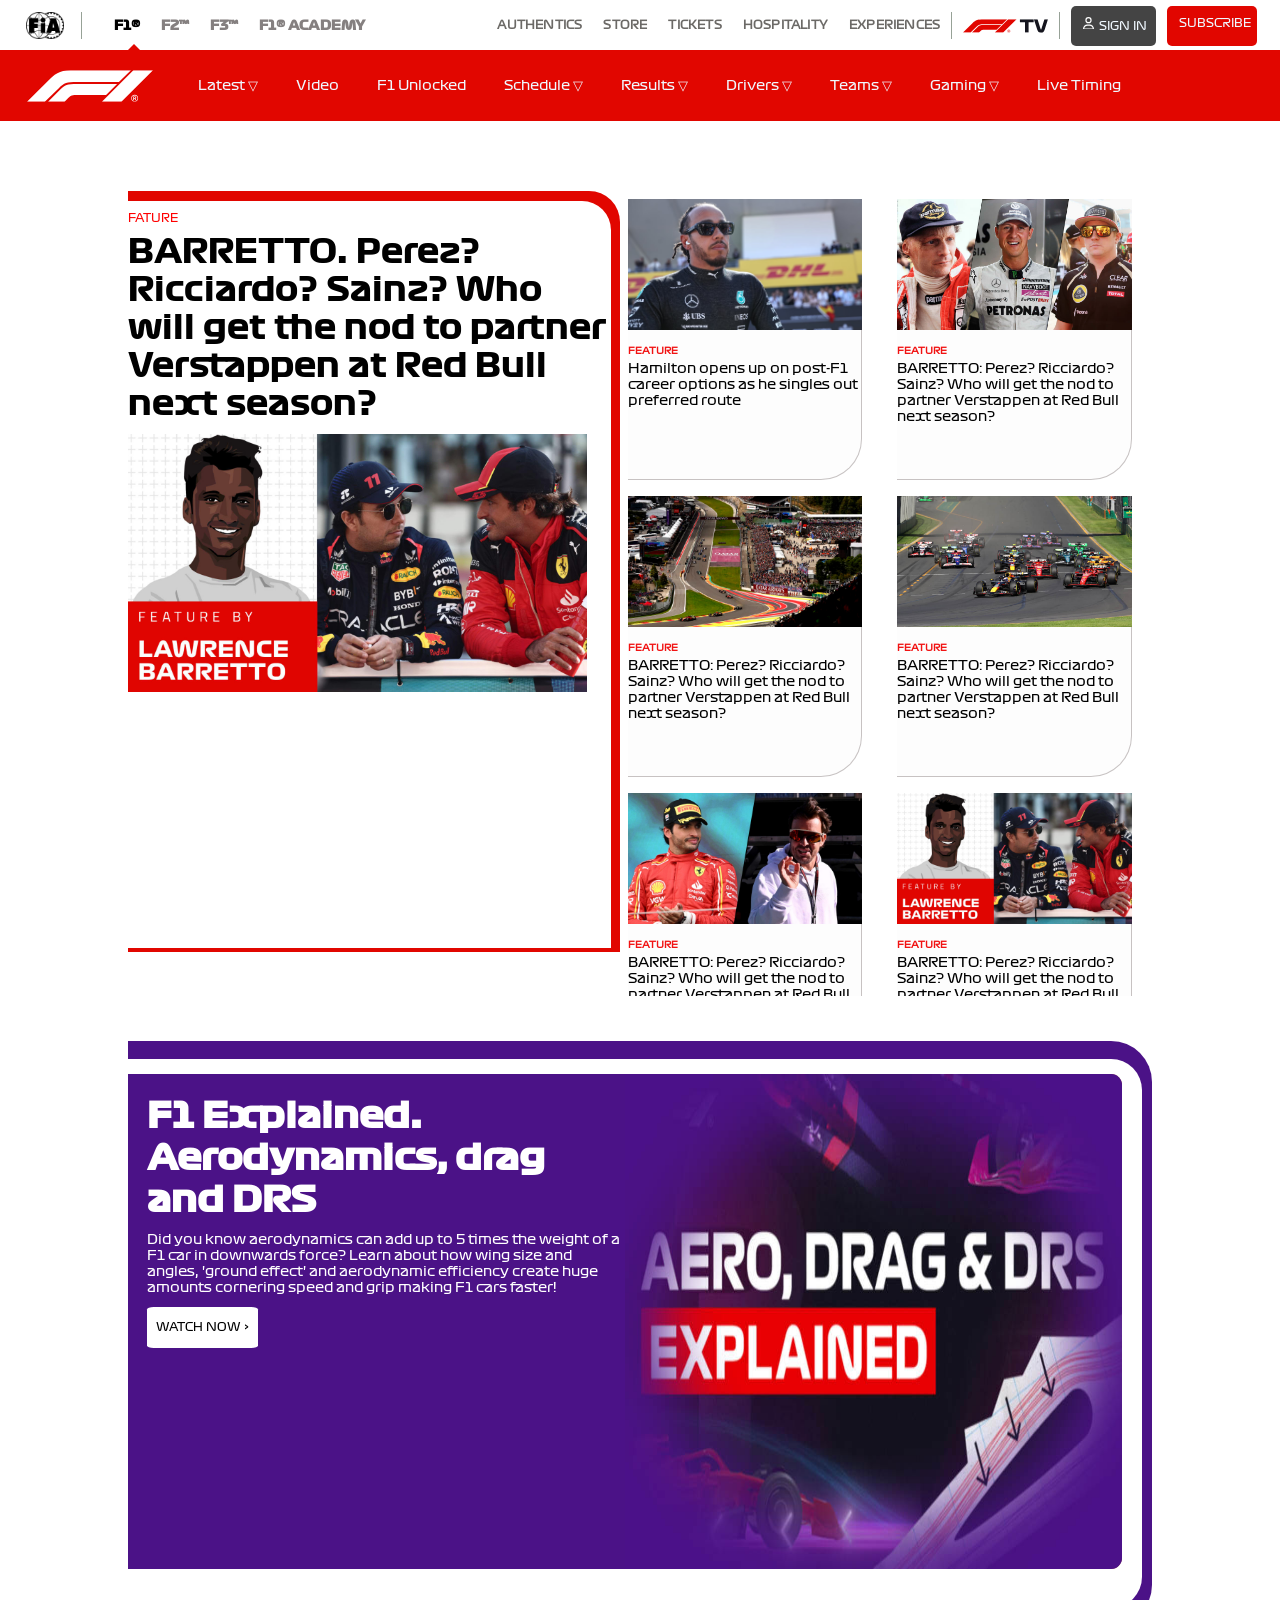
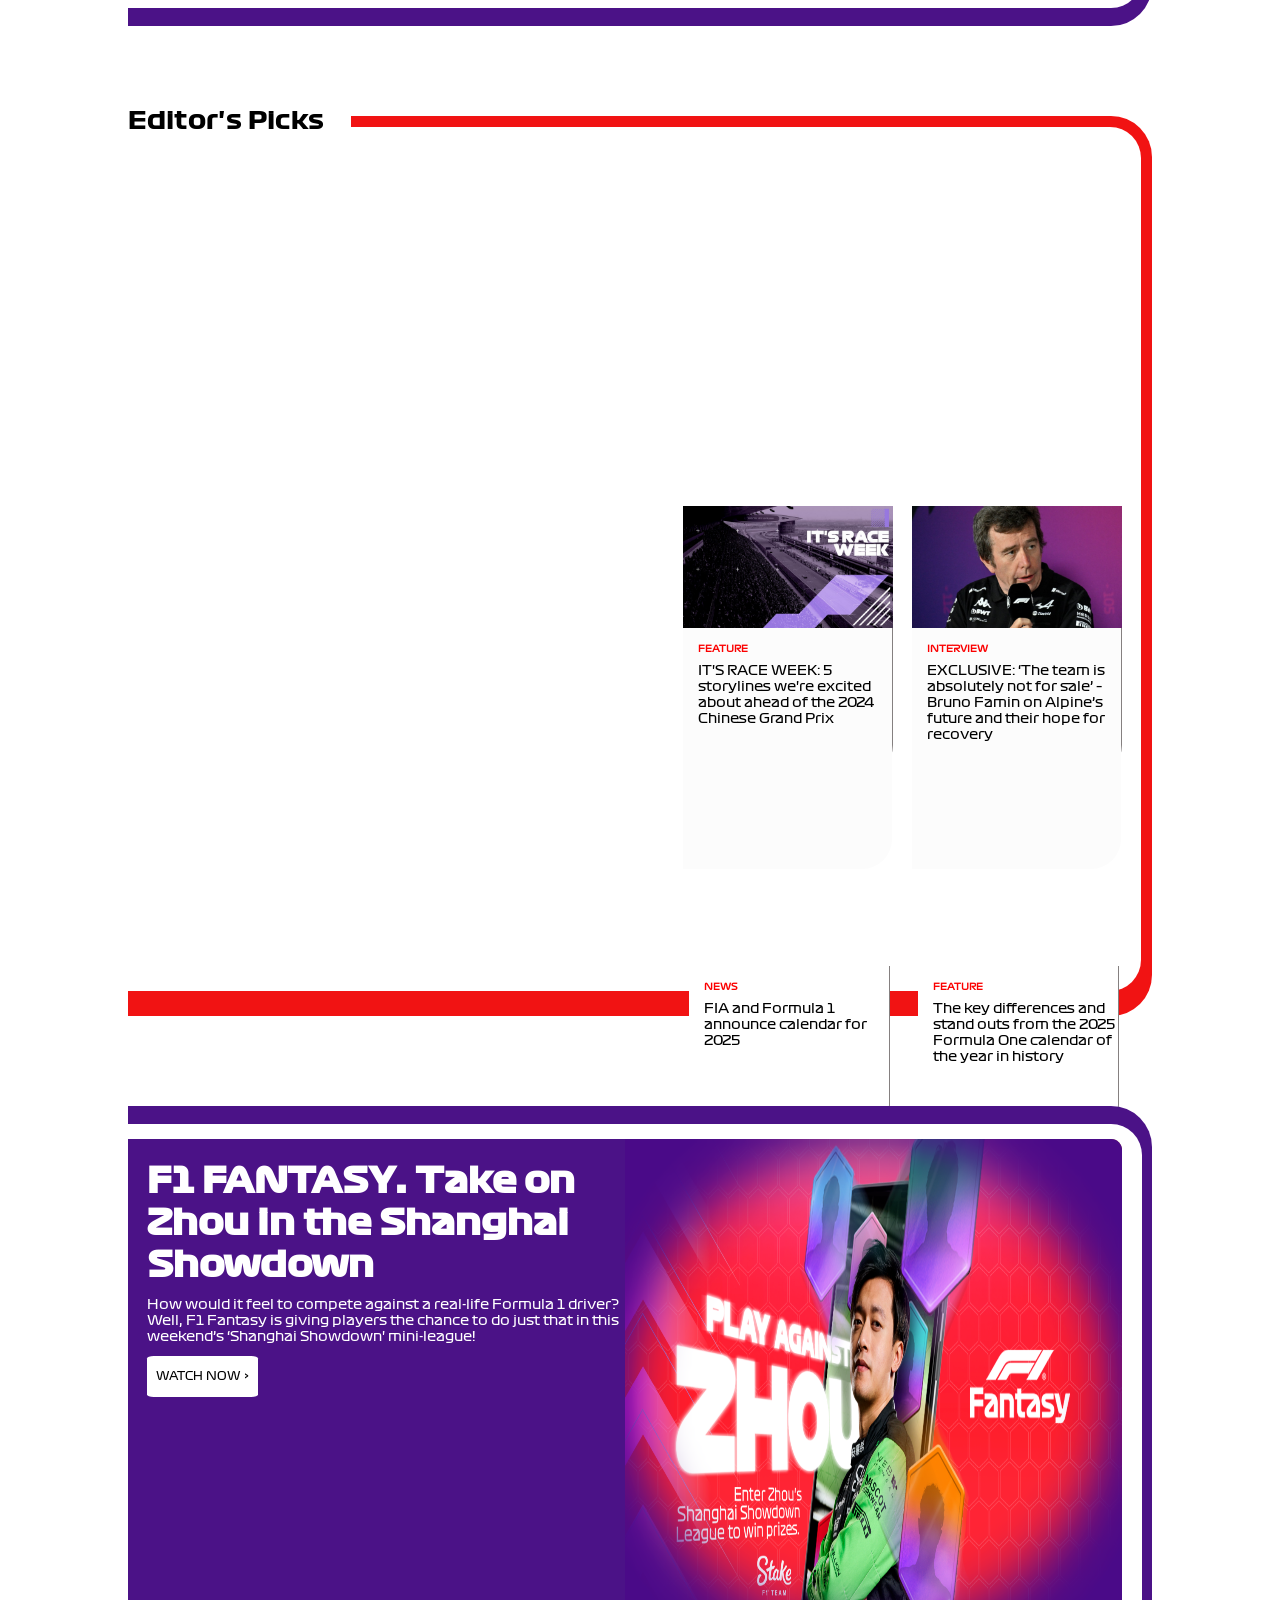
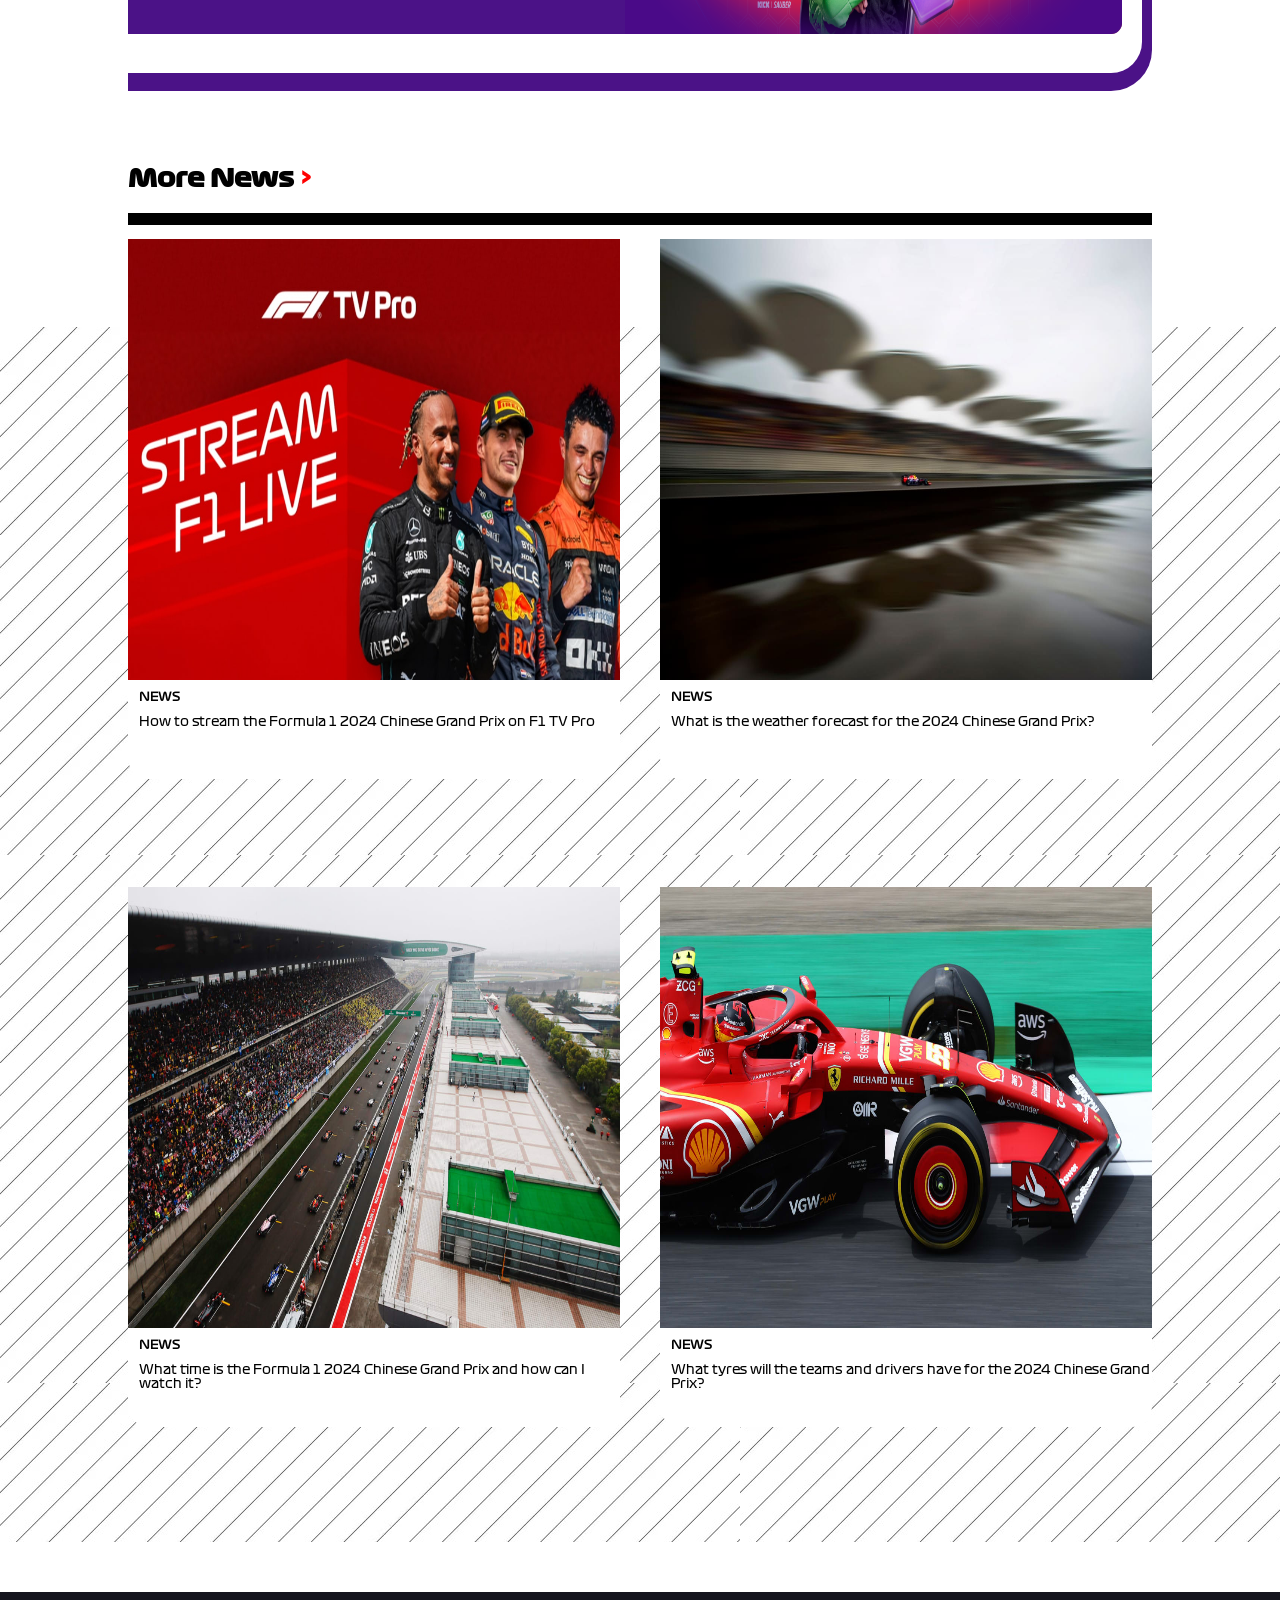
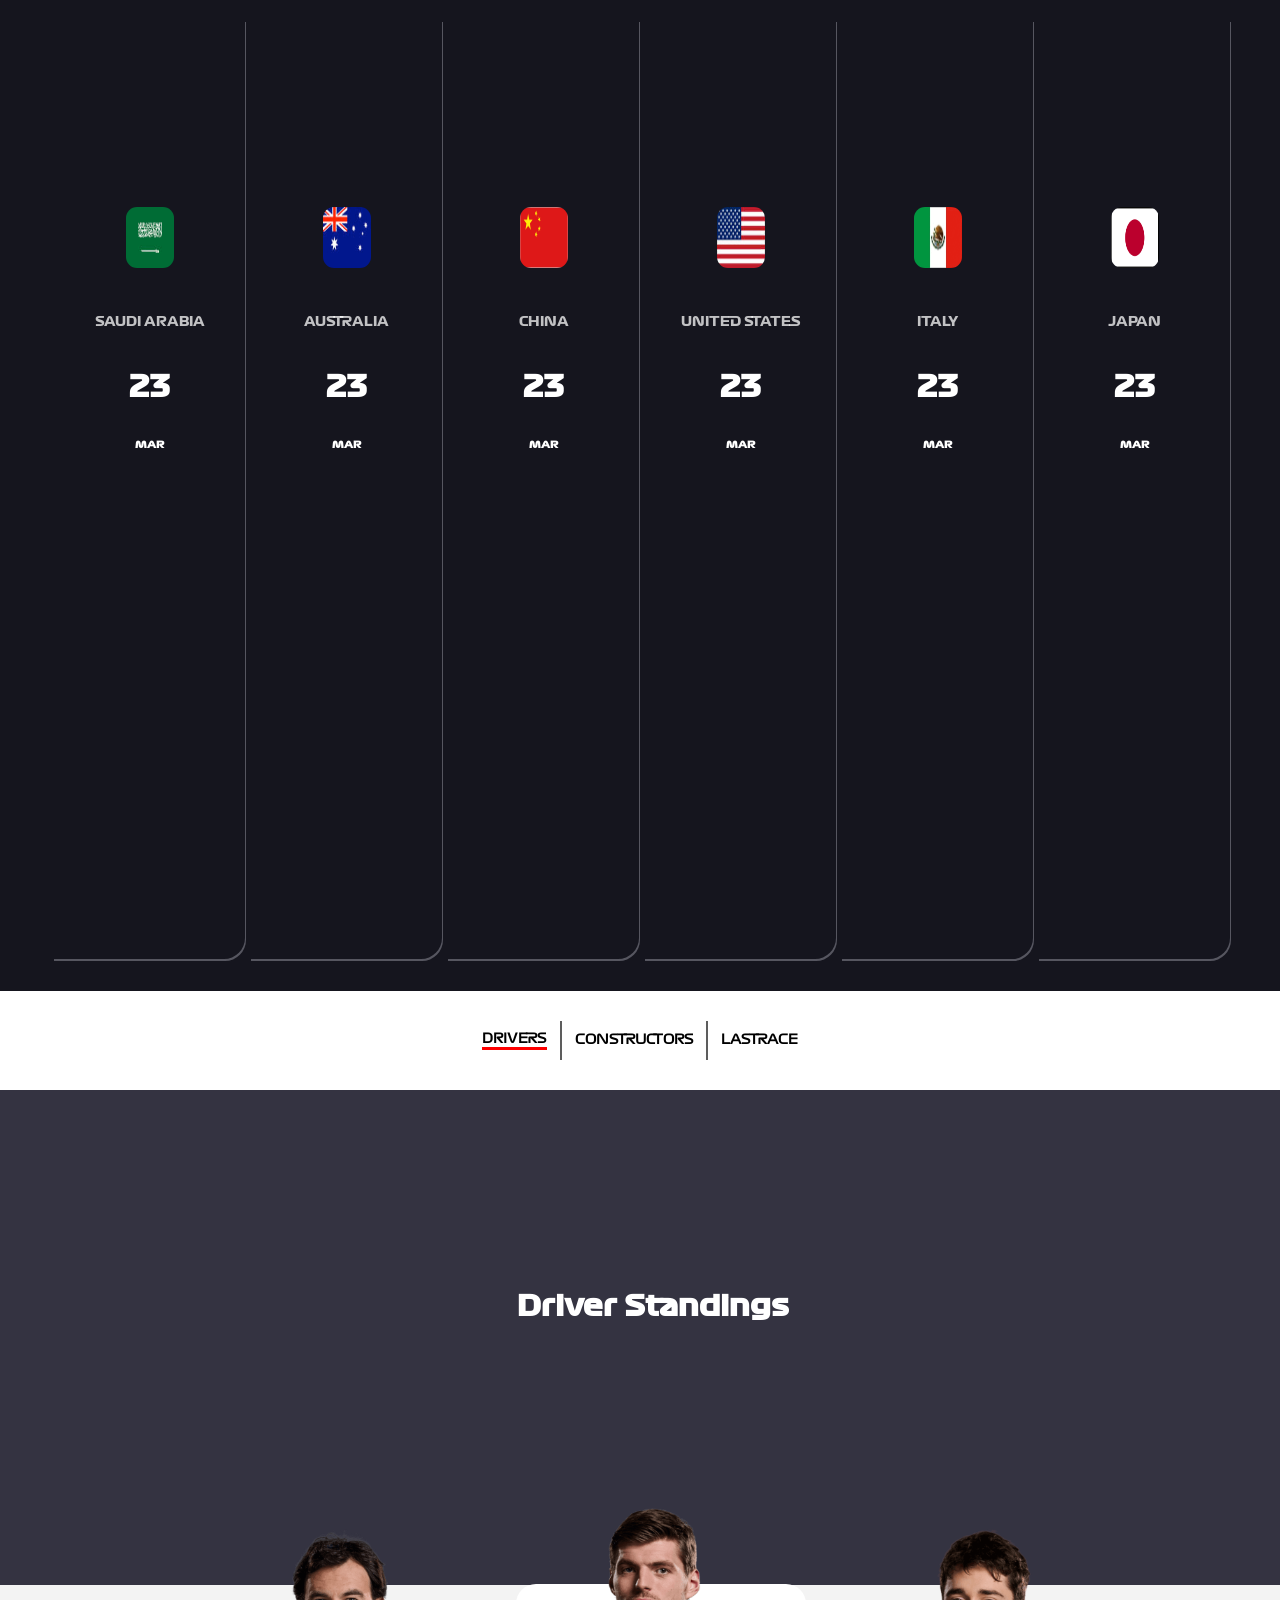
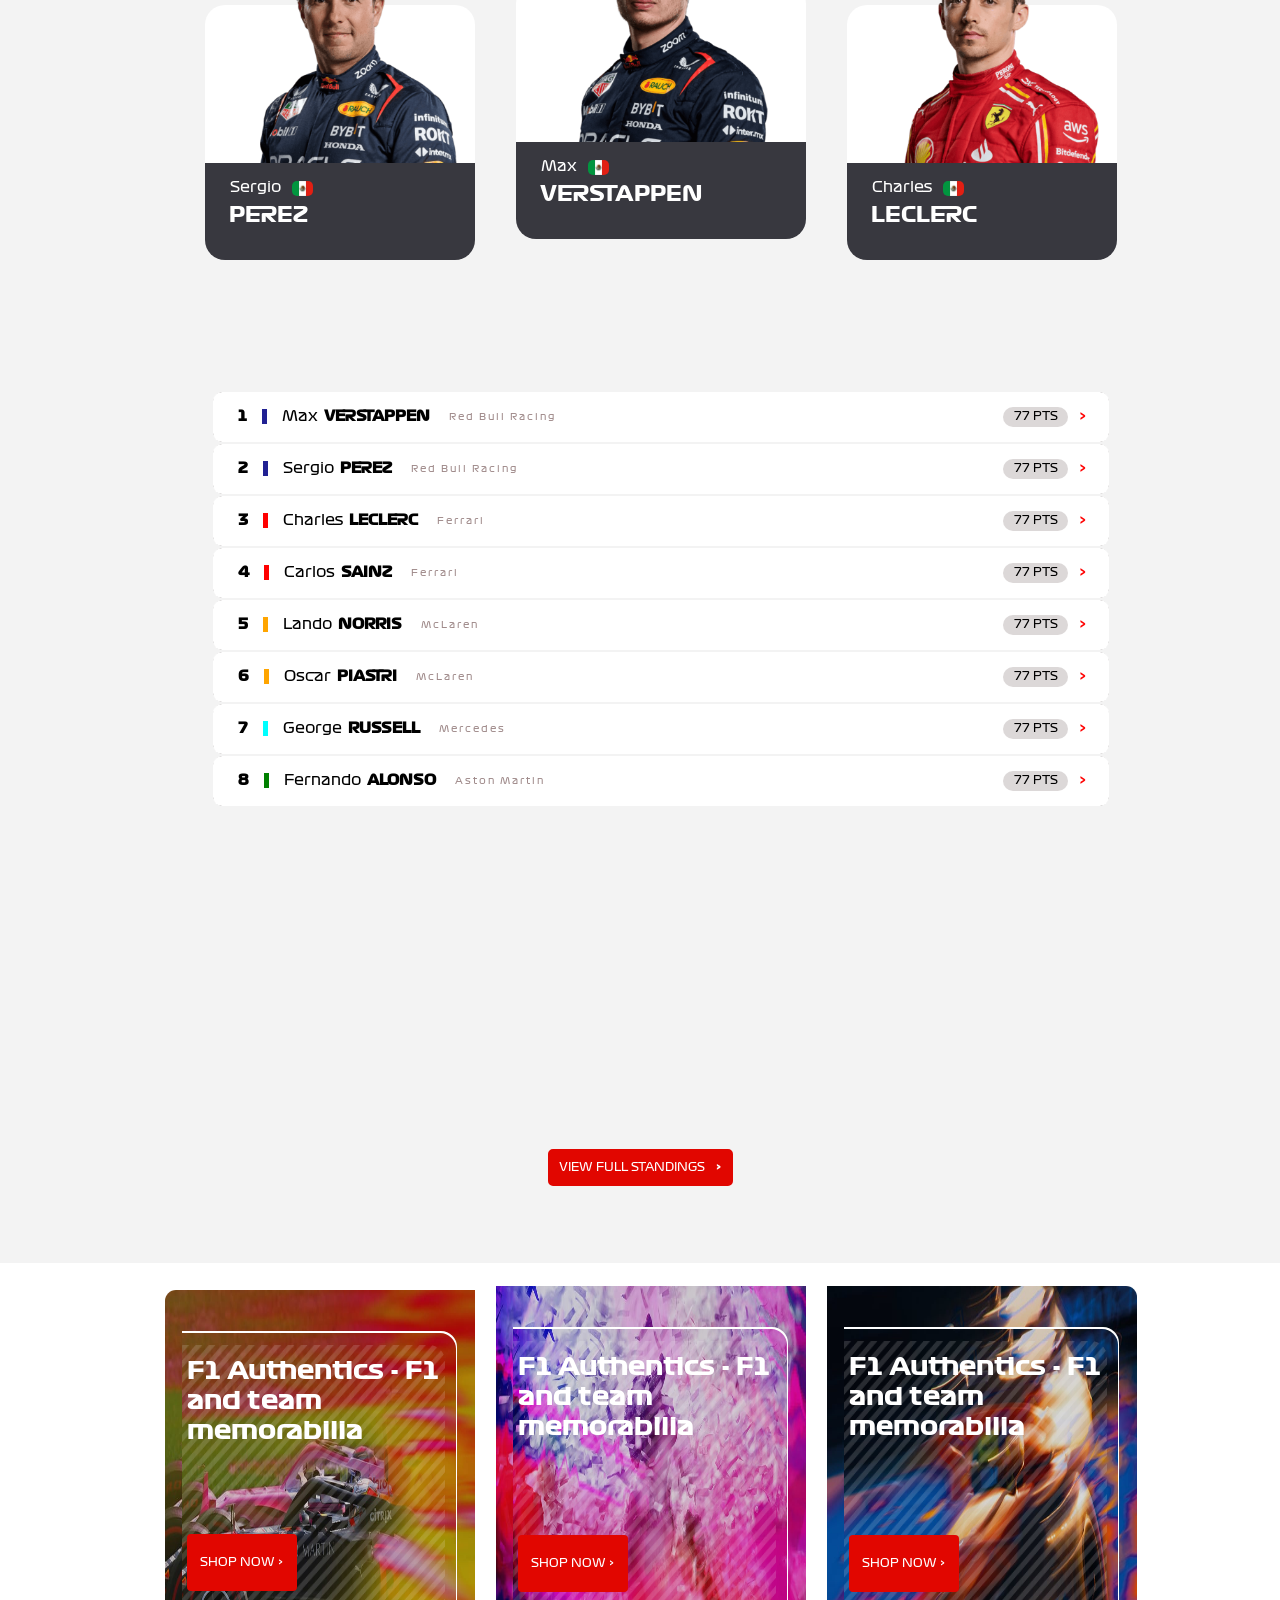
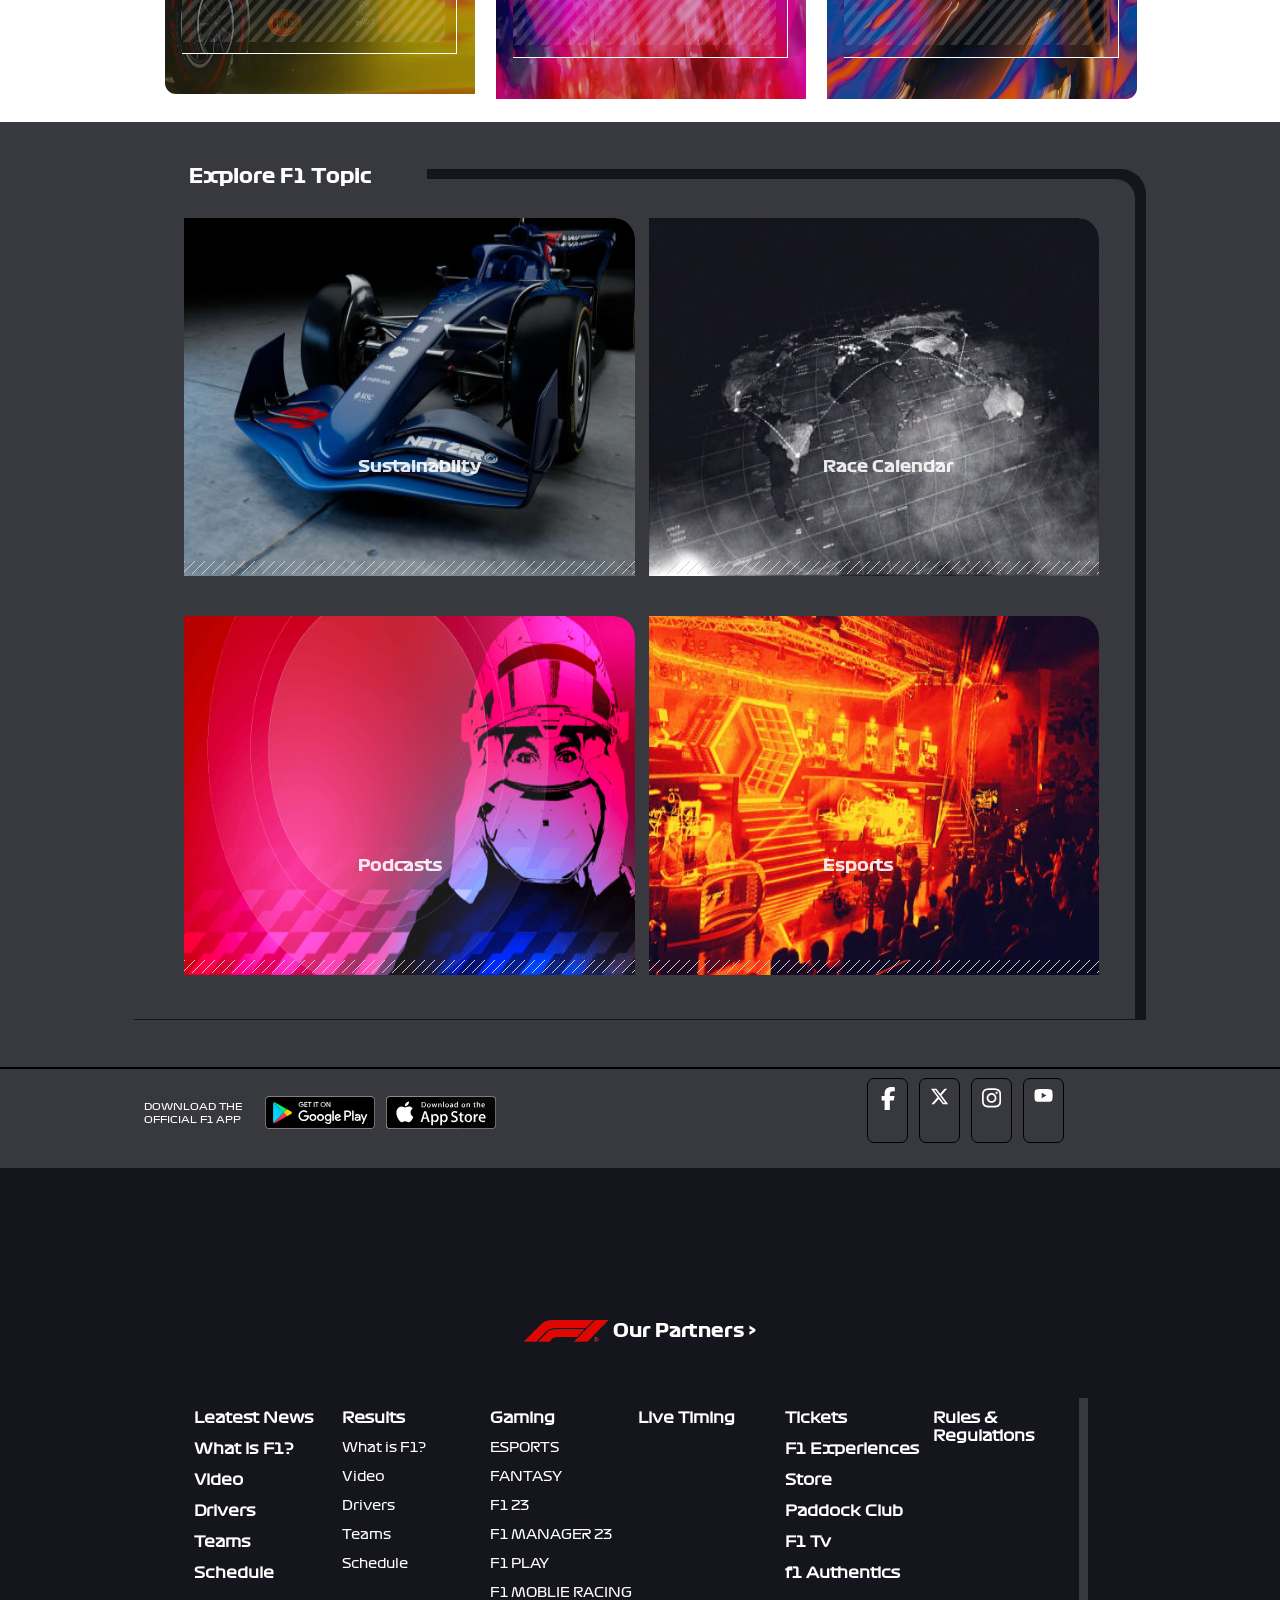
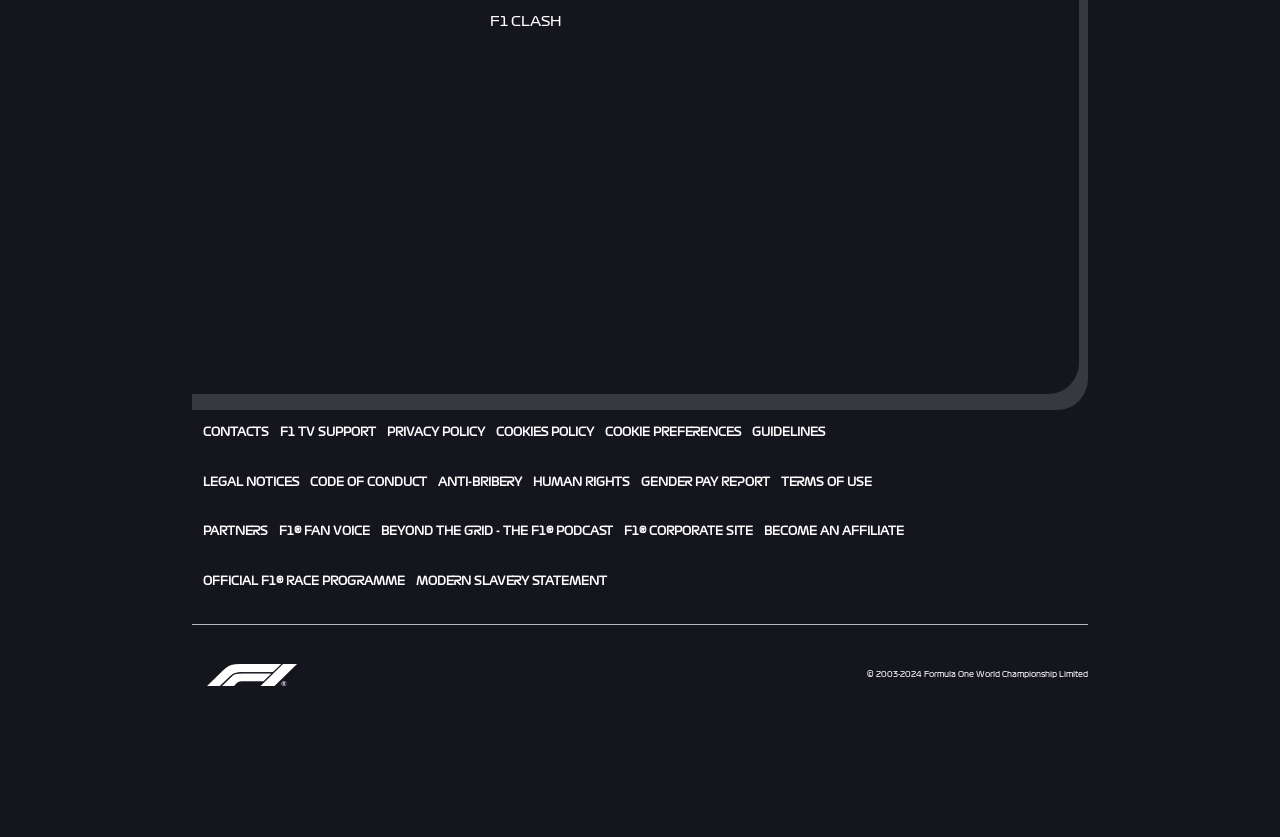
==== commit 7608812f: "footer part is done" ====
--- a/formulaOne.html
+++ b/formulaOne.html
@@ -500,6 +500,89 @@
                                     <div class="socialmedias2"><svg xmlns="http://www.w3.org/2000/svg" viewBox="0 0 576 512"><path fill="#ffffff" d="M549.7 124.1c-6.3-23.7-24.8-42.3-48.3-48.6C458.8 64 288 64 288 64S117.2 64 74.6 75.5c-23.5 6.3-42 24.9-48.3 48.6-11.4 42.9-11.4 132.3-11.4 132.3s0 89.4 11.4 132.3c6.3 23.7 24.8 41.5 48.3 47.8C117.2 448 288 448 288 448s170.8 0 213.4-11.5c23.5-6.3 42-24.2 48.3-47.8 11.4-42.9 11.4-132.3 11.4-132.3s0-89.4-11.4-132.3zm-317.5 213.5V175.2l142.7 81.2-142.7 81.2z"/></svg></div>
                                 </div>
                             </div>
+                            <div class="footerMainContainer">
+                                <div class="footerContainer">
+                                    <div class="footerPatners">
+                                        <img src="assests/f1FooterLogo.png" alt="">
+                                        <p>Our Partners ></p>
+                                    </div>
+                                    <div class="footerContiner1">
+                                        <div class="footerContiner2">
+                                            <div class="footerinnerContainer">
+                                                <div class="hoverrr"><h3>Leatest News</h3></div>
+                                                <div class="hoverrr"><h3>What is F1?</h3></div>
+                                                <div class="hoverrr"><h3>Video</h3></div>
+                                                <div class="hoverrr"><h3>Drivers</h3></div>
+                                                <div class="hoverrr"><h3>Teams</h3></div>
+                                                <div class="hoverrr"><h3>Schedule</h3></div>
+                                            </div>
+                                            <div class="footerinnerContainer">
+                                                <div class="hoverrr"><h3>Results</h3></div>
+                                                <div class="hoverrr"><p>What is F1?</p></div>
+                                                <div class="hoverrr"><p>Video</p></div>
+                                                <div class="hoverrr"><p>Drivers</p></div>
+                                                <div class="hoverrr"><p>Teams</p></div>
+                                                <div class="hoverrr"><p>Schedule</p></div>
+                                            </div>
+                                            <div class="footerinnerContainer">
+                                                <div class="hoverrr"><h3>Gaming</h3></div>
+                                                <div class="hoverrr"><p>ESPORTS</p></div>
+                                                <div class="hoverrr"><p>FANTASY</p></div>
+                                                <div class="hoverrr"><p>F1 23</p></div>
+                                                <div class="hoverrr"><p>F1 MANAGER 23</p></div>
+                                                <div class="hoverrr"><p>F1 PLAY</p></div>
+                                                <div class="hoverrr"><p>F1 MOBLIE RACING</p></div>
+                                                <div class="hoverrr"><p>F1 CLASH</p></div>
+                                            </div>
+                                            <div class="footerinnerContainer">
+                                                <div class="hoverrr"><h3>Live Timing</h3></div>
+
+                                            </div>
+                                            <div class="footerinnerContainer">
+                                                <div class="hoverrr"><h3>Tickets</h3></div>
+                                                <div class="hoverrr"><h3>F1 Experiences</h3></div>
+                                                <div class="hoverrr"><h3>Store</h3></div>
+                                                <div class="hoverrr"><h3>Paddock Club</h3></div>
+                                                <div class="hoverrr"><h3>F1 Tv</h3></div>
+                                                <div class="hoverrr"><h3>f1 Authentics</h3></div>
+                                            </div>
+                                            <div class="footerinnerContainer">
+                                                <div class="hoverrr"><h3>Rules & Regulations</h3></div>
+
+                                            </div>
+                                        </div>
+                                    </div>
+                                    <div class="footerMainelementsContainer">
+                                        <div class="footerElements">
+                                            <div class="hoverrr1"><h3>CONTACTS</h3></div>
+                                            <div class="hoverrr1"><h3>F1 TV SUPPORT</h3></div>
+                                            <div class="hoverrr1"><h3>PRIVACY POLICY</h3></div>
+                                            <div class="hoverrr1"><h3>COOKIES POLICY</h3></div>
+                                                <div class="hoverrr1"><h3>COOKIE PREFERENCES</h3></div>
+                                            <div class="hoverrr1"><h3>GUIDELINES</h3></div>
+                                            <div class="hoverrr1"><h3>LEGAL NOTICES</h3></div>
+                                            <div class="hoverrr1"><h3>CODE OF CONDUCT</h3></div>
+                                            <div class="hoverrr1"><h3>ANTI-BRIBERY</h3></div>
+                                            <div class="hoverrr1"><h3>HUMAN RIGHTS</h3></div>
+                                            <div class="hoverrr1"><h3>GENDER PAY REPORT</h3></div>
+                                            <div class="hoverrr1"><h3>TERMS OF USE</h3></div>
+                                            <div class="hoverrr1"><h3>PARTNERS</h3></div>
+                                            <div class="hoverrr1"><h3>F1® FAN VOICE</h3></div>
+                                            <div class="hoverrr1"><h3>BEYOND THE GRID - THE F1® PODCAST</h3></div>
+                                            <div class="hoverrr1"><h3>F1® CORPORATE SITE</h3></div>
+                                            <div class="hoverrr1"><h3>BECOME AN AFFILIATE                                            </h3></div>
+                                            <div class="hoverrr1"><h3>OFFICIAL F1® RACE PROGRAMME</h3></div>
+                                            <div class="hoverrr1"><h3>MODERN SLAVERY STATEMENT                                            </h3></div>
+                               
+
+                                        </div>
+                                    </div>
+                                    <div class="hrline"></div>
+                                    <div class="footercopyright"><div class="copyrightleft"><img src="assests/footerf1whitelogo.png" alt=""></div><div class="copyrightRight"><p>© 2003-2024 Formula One World Championship Limited</p></div></div>
+
+
+                                </div>
+                            </div>
 
                 </div>
 
--- a/formulaOne.css
+++ b/formulaOne.css
@@ -20,7 +20,7 @@
 
 .Container{
 background-color: rgb(255, 255, 255);
-height: 1211vh;
+height: 1041vh;
 width: 100%;
 
 }
@@ -774,15 +774,15 @@
 
 .Driverrs {
     display: flex;
-    flex-wrap: wrap; /* Allow items to wrap to the next line if they exceed container width */
-    overflow: hidden; /* Prevent content overflow */
+    flex-wrap: wrap; 
+    overflow: hidden;
 }
 
 .driverrre {
     flex: 1 0 auto; 
     margin: 5px;
-    flex-basis: calc(25% - 10px); /* Set initial width to 25% of container width */
-    max-width: calc(25% - 10px); /* Set max-width to account for margins */
+    flex-basis: calc(25% - 10px); 
+    max-width: calc(25% - 10px); 
     height: 41px;
     align-items: center;
     justify-content: center;
@@ -890,13 +890,13 @@
 
 .Teamscontainer {
     display: flex;
-    flex-wrap: wrap; /* Allow items to wrap to the next line if they exceed container width */
-    overflow: hidden; /* Prevent content overflow */
+    flex-wrap: wrap; 
+    overflow: hidden;
 }
 .Teamscontainer {
     display: flex;
-    flex-wrap: wrap; /* Allow items to wrap to the next line if they exceed container width */
-    overflow: hidden; /* Prevent content overflow */
+    flex-wrap: wrap;
+    overflow: hidden;
 }
 
 .Teammm {
@@ -916,7 +916,7 @@
 .Teammm img {
     width: 100%;
     margin-top: 41px;
-    height: auto; /* Ensure the image maintains its aspect ratio */
+    height: auto; 
 }
 
 .TeamName {
@@ -924,7 +924,7 @@
     top: 0;
     left: 0;
     width: 100%;
-    padding: 10px; /* Adjust padding as needed */
+    padding: 10px; 
     color: white;
 
     display: flex;
@@ -1044,7 +1044,7 @@
     width: 48%;
     height: 84.6vh;
     margin-top: 68px;
-    border-top-right-radius: 31px; /* Adjust as needed */
+    border-top-right-radius: 31px; 
     cursor: pointer;
 
 
@@ -1053,7 +1053,7 @@
     background: #ffffff;
     width: 98.2%;
     height: 83vh;
-    border-top-right-radius: 29px; /* Adjust as needed */
+    border-top-right-radius: 29px; 
     margin-top: 10px;
     cursor: pointer;
 }
@@ -1101,7 +1101,7 @@
     overflow: auto;
 }
 .FeaturesNews::-webkit-scrollbar {
-    display: none; /* Hide the scrollbar */
+    display: none;
 }
 
 
@@ -1111,15 +1111,15 @@
     margin-top: 65px;
     display: flex;
     flex-wrap: wrap;
-    justify-content: space-between; /* Add this to space the items evenly */
+    justify-content: space-between; 
 }
 
 .newss {
     margin-top: 11px;
     margin-left: 8px;
-    width: calc(46% - 1px); /* Adjust width to 50% minus margin */
+    width: calc(46% - 1px);
     height: 281px;
-    margin-bottom: 5px; /* Add margin between rows */
+    margin-bottom: 5px; 
     background-color: #b4adadbd;
     border-bottom-right-radius: 41px;
     cursor: pointer;
@@ -2199,7 +2199,7 @@
     justify-content: center;
     color: white;
     font-family: f1Bold;
-    font-size: 19px;
+    font-size: 26px;
 
 }
 .exploreF1TopicsContainer2{
@@ -2212,7 +2212,7 @@
 }
 
 .exploreF1Topiccss{
-    width: 40%;
+    width: 45%;
     height: 45%;
     margin-left: 14px;
     margin-top: 11px;
@@ -2240,7 +2240,7 @@
 .exploreF1Topiccsstitle {
     display: flex;
     margin-top: -123px;
-    margin-left: 134px;
+    margin-left: 174px;
     font-family: f1Bold;
     position: relative;
     color: rgba(255, 255, 255, 0.884);
@@ -2332,4 +2332,137 @@
     margin-top: 8px;
     margin-left: 10px;
 
+}
+.footerMainContainer{
+    width: 100%;
+    height: 141vh;
+    background: #15151E;
+    display: flex;
+    align-items: center;
+    justify-content: center;
+}
+.footerContainer{
+    width: 70%;
+    height: 85%;
+}
+.footerPatners{
+    width: 100%;
+    height: 15vh;
+    display: flex;
+    align-items: center;
+    justify-content: center;
+    background-color: #15151E;
+}
+.footerPatners img{
+    width: 10%;
+}
+.footerPatners p{
+    font-family: f1Bold;
+    font-size: 18px;
+    color: white;
+}
+.footerContiner1{
+    width: 100%;
+    height: 68vh;
+    background-color: #38383F;
+    border-bottom-right-radius: 31px;
+    display: flex;
+}
+.footerContiner2{
+    width: 99%;
+    height: 97.4%;
+    background-color: #15151E;
+    border-bottom-right-radius: 31px;
+    display: flex;
+}
+.footerinnerContainer{
+    width: 20%;
+    height: 100%;
+    margin-left: 2px;
+    border-bottom-right-radius: 31px;
+
+}
+.hoverrr {
+    margin-top: 11px;
+    color: white;
+    font-family: f1Regular;
+    font-weight: 100;
+    font-size: 13px;
+    cursor: pointer;
+    border-bottom: 2px solid transparent; 
+    transition: border-bottom-color 0.3s ease; 
+}
+.hoverrr:hover {
+    border-bottom-color: rgba(255, 0, 0, 0.703); 
+}
+
+
+
+.footerMainelementsContainer{
+    width: 100%;
+    height: 22vh;
+}
+
+
+.footerElements{
+    width: 80%;
+    height: 100%;
+    margin-top: 16px;
+    display: flex;
+    flex-wrap: wrap;
+}
+
+.hoverrr1 {
+    color: rgb(255, 255, 255);
+    font-family: f1Regular;
+    font-weight: 100;
+    font-size: 9px;
+    height: 19px;
+    cursor: pointer;
+    border-bottom: 2px solid transparent; 
+    transition: border-bottom-color 0.3s ease; 
+}
+.hoverrr1:hover {
+    border-bottom-color: rgba(255, 0, 0, 0.703); 
+}
+
+.hoverrr1 {
+    margin-left: 11px;
+}
+
+.hrline{
+    width: 100%;
+    height: 1px;
+    background-color: rgba(255, 255, 255, 0.703);
+
+}
+.footercopyright{
+    width: 100%;
+    display: flex;
+    height: 11vh;
+
+}
+.copyrightleft{
+    width: 50%;
+    height: 100%;
+    display: flex;
+    align-items: center;
+    color: white;
+}
+.copyrightleft img{
+    width: 20%;
+    margin-left: 15px;
+}
+.copyrightRight{
+    width: 50%;
+    height: 100%;
+    display: flex;
+    align-items: center;
+    justify-content: end;
+    color: white;
+}
+.copyrightRight p{
+font-family: f1Regular;
+font-size: 7px;
+
 }
